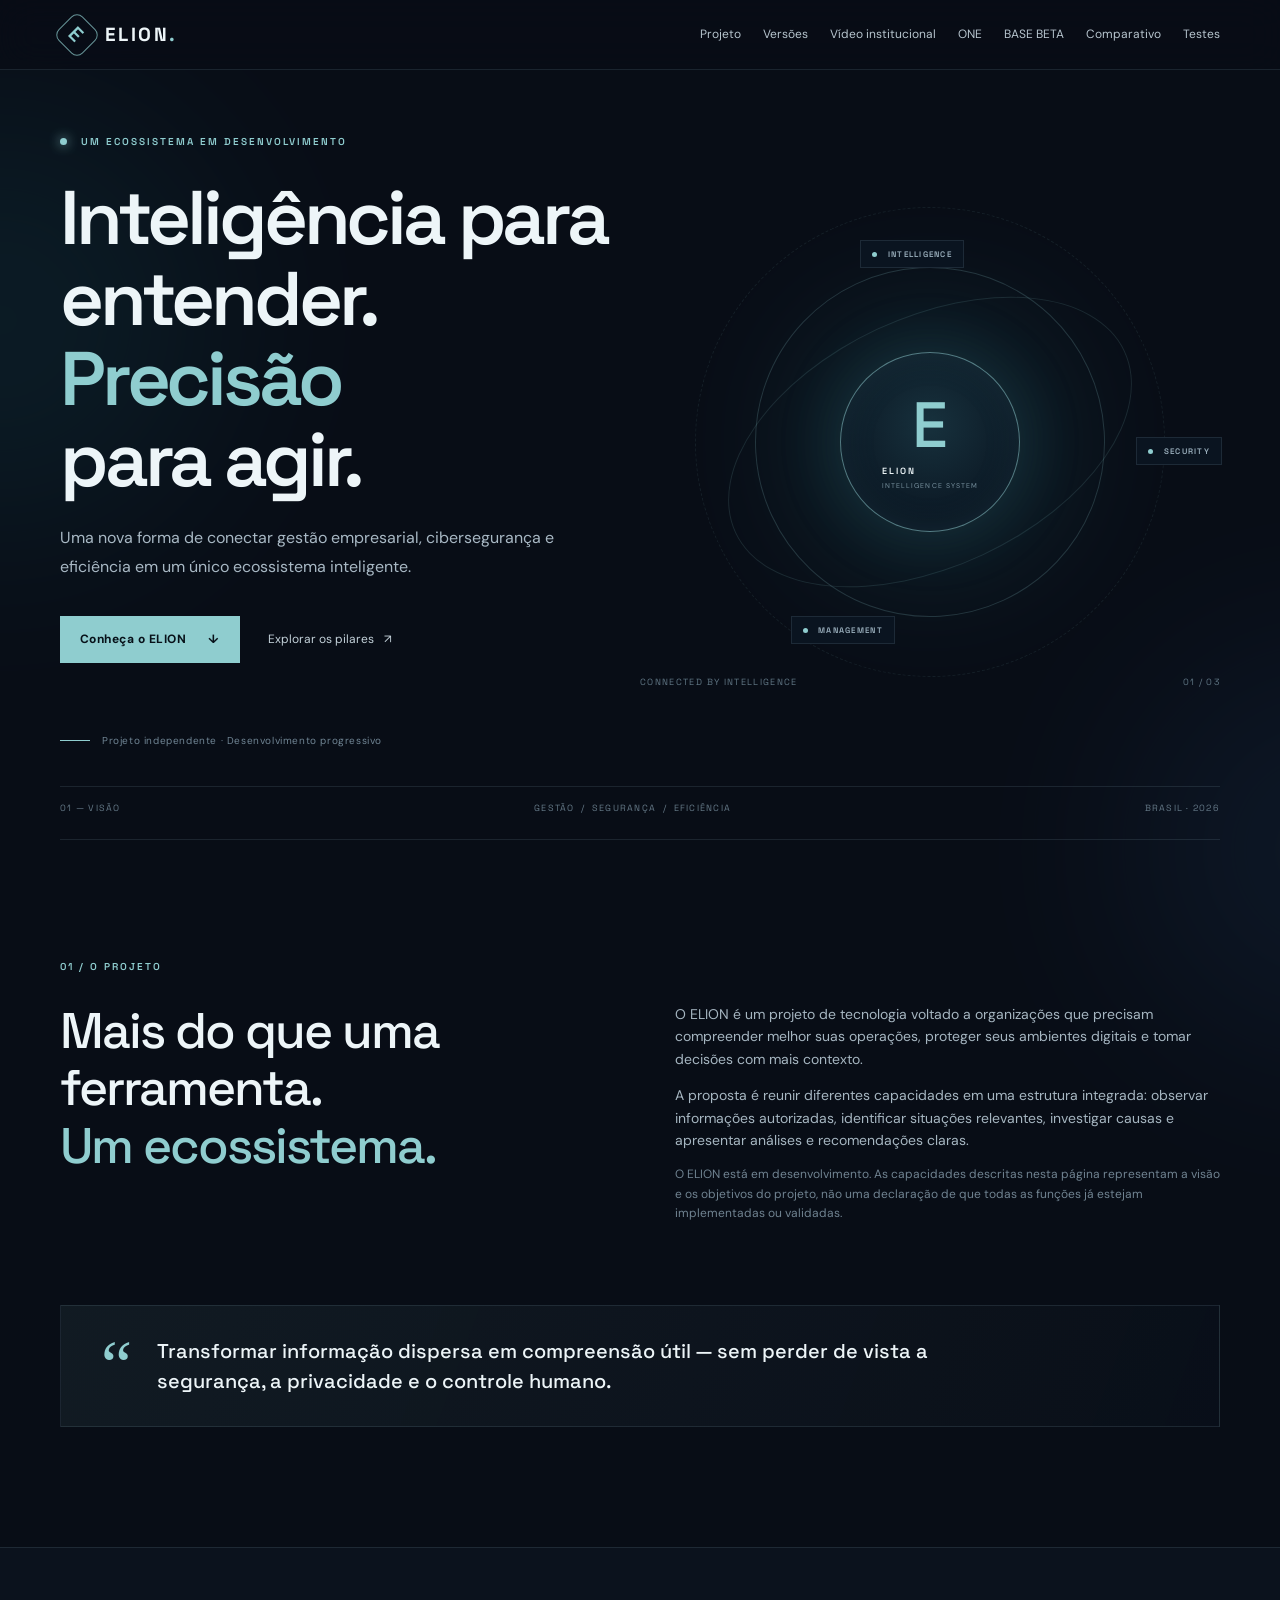
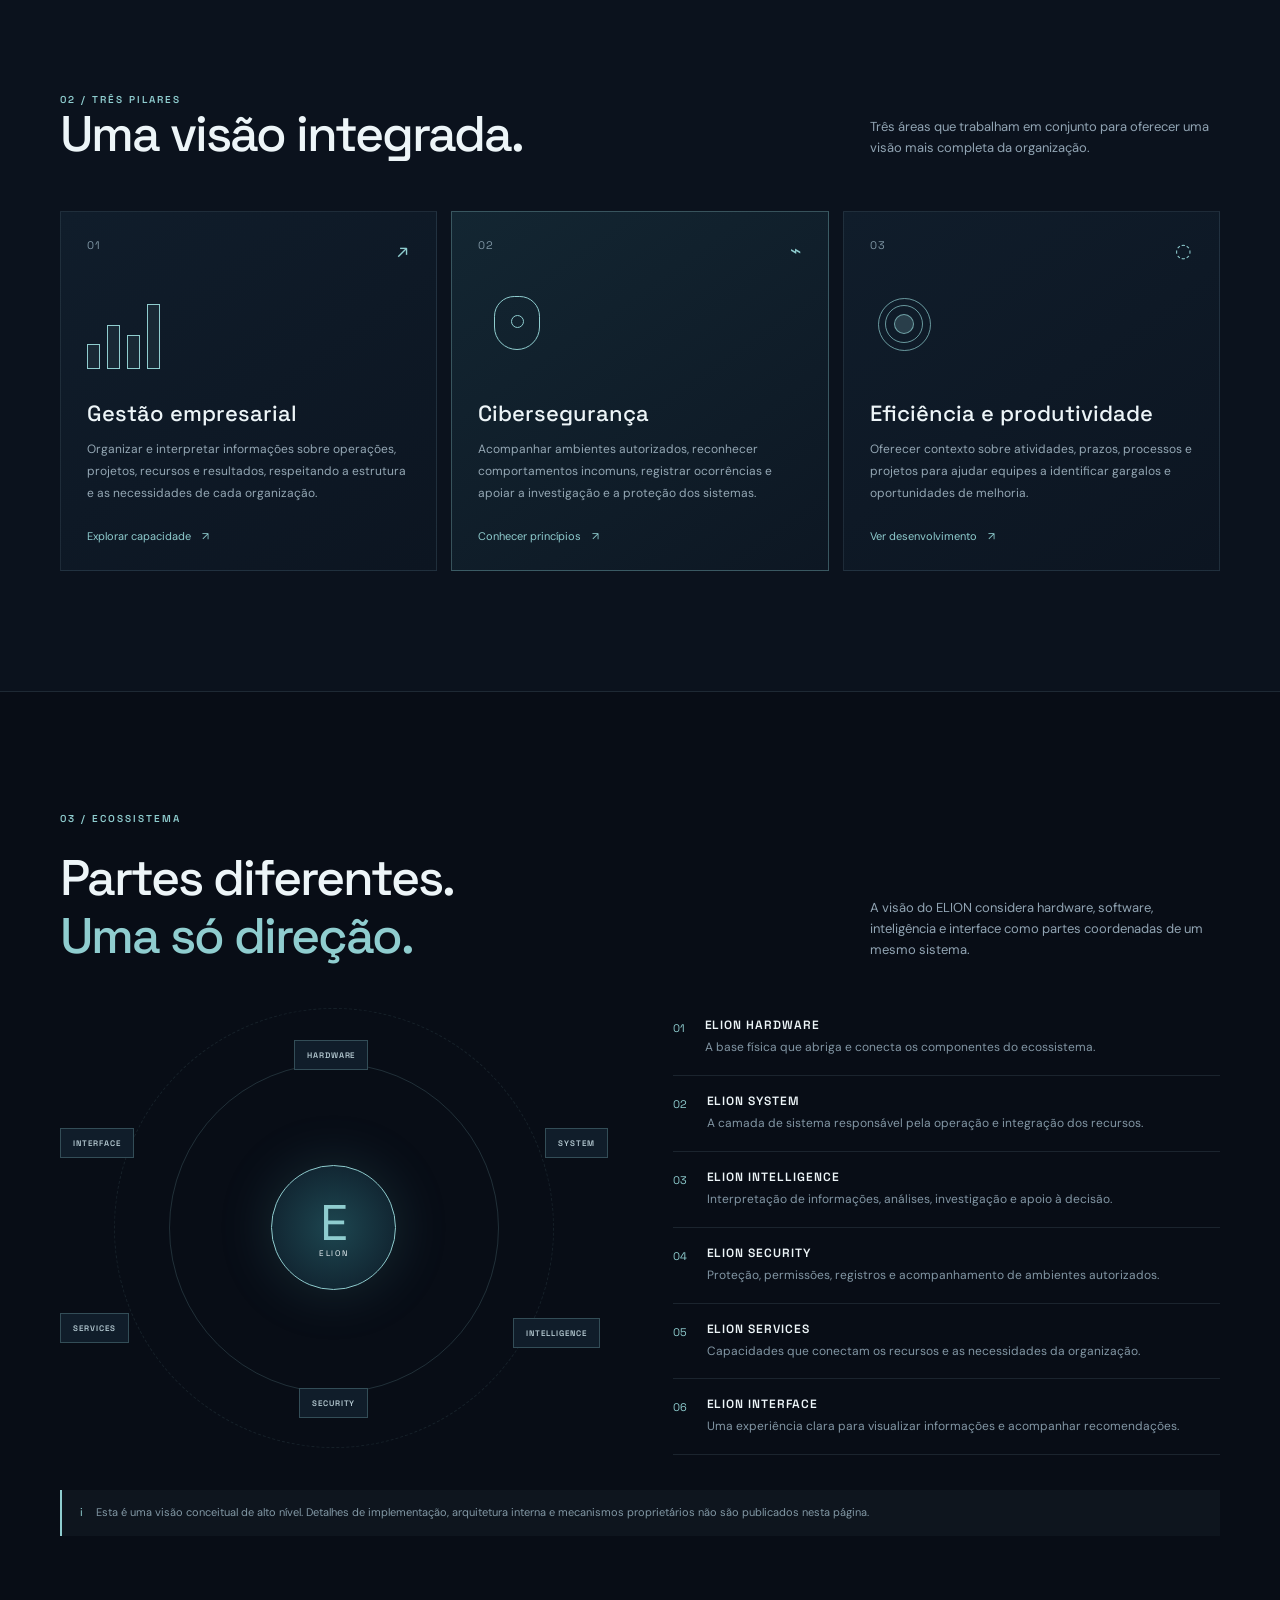
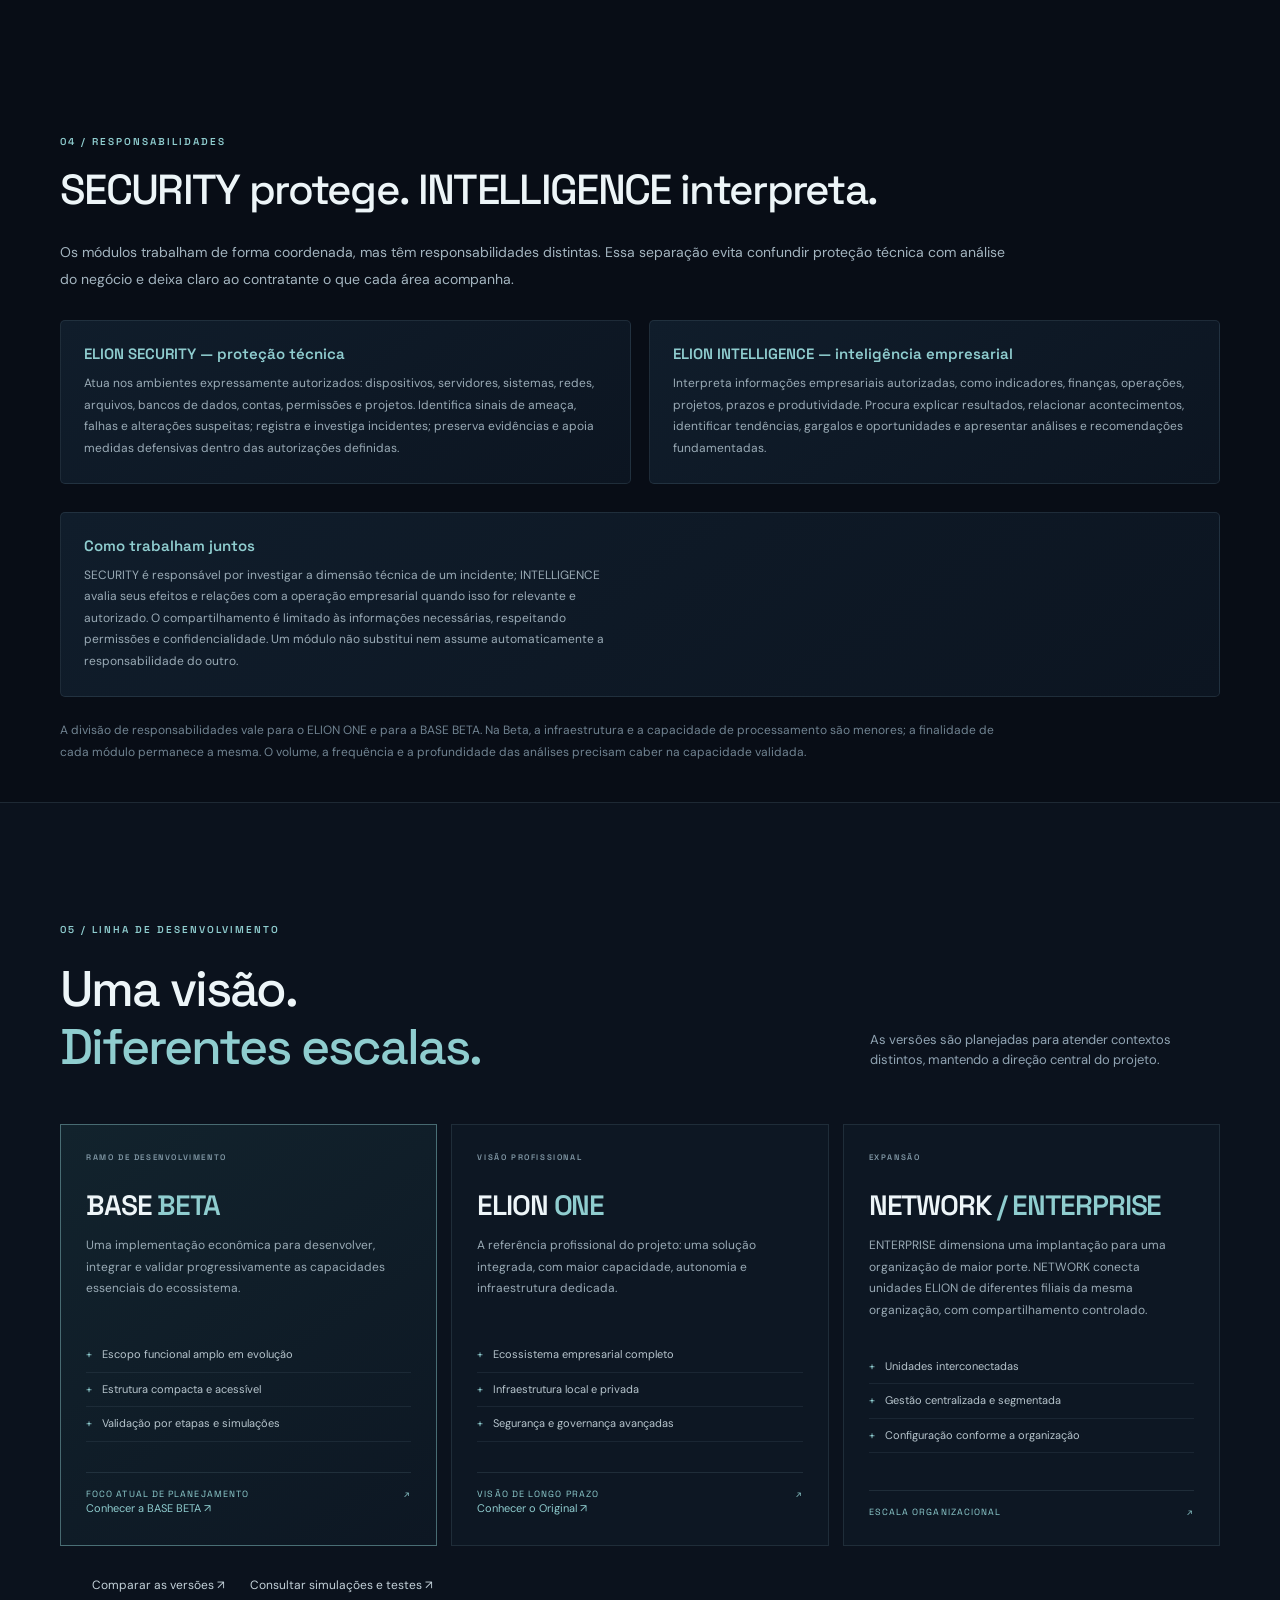
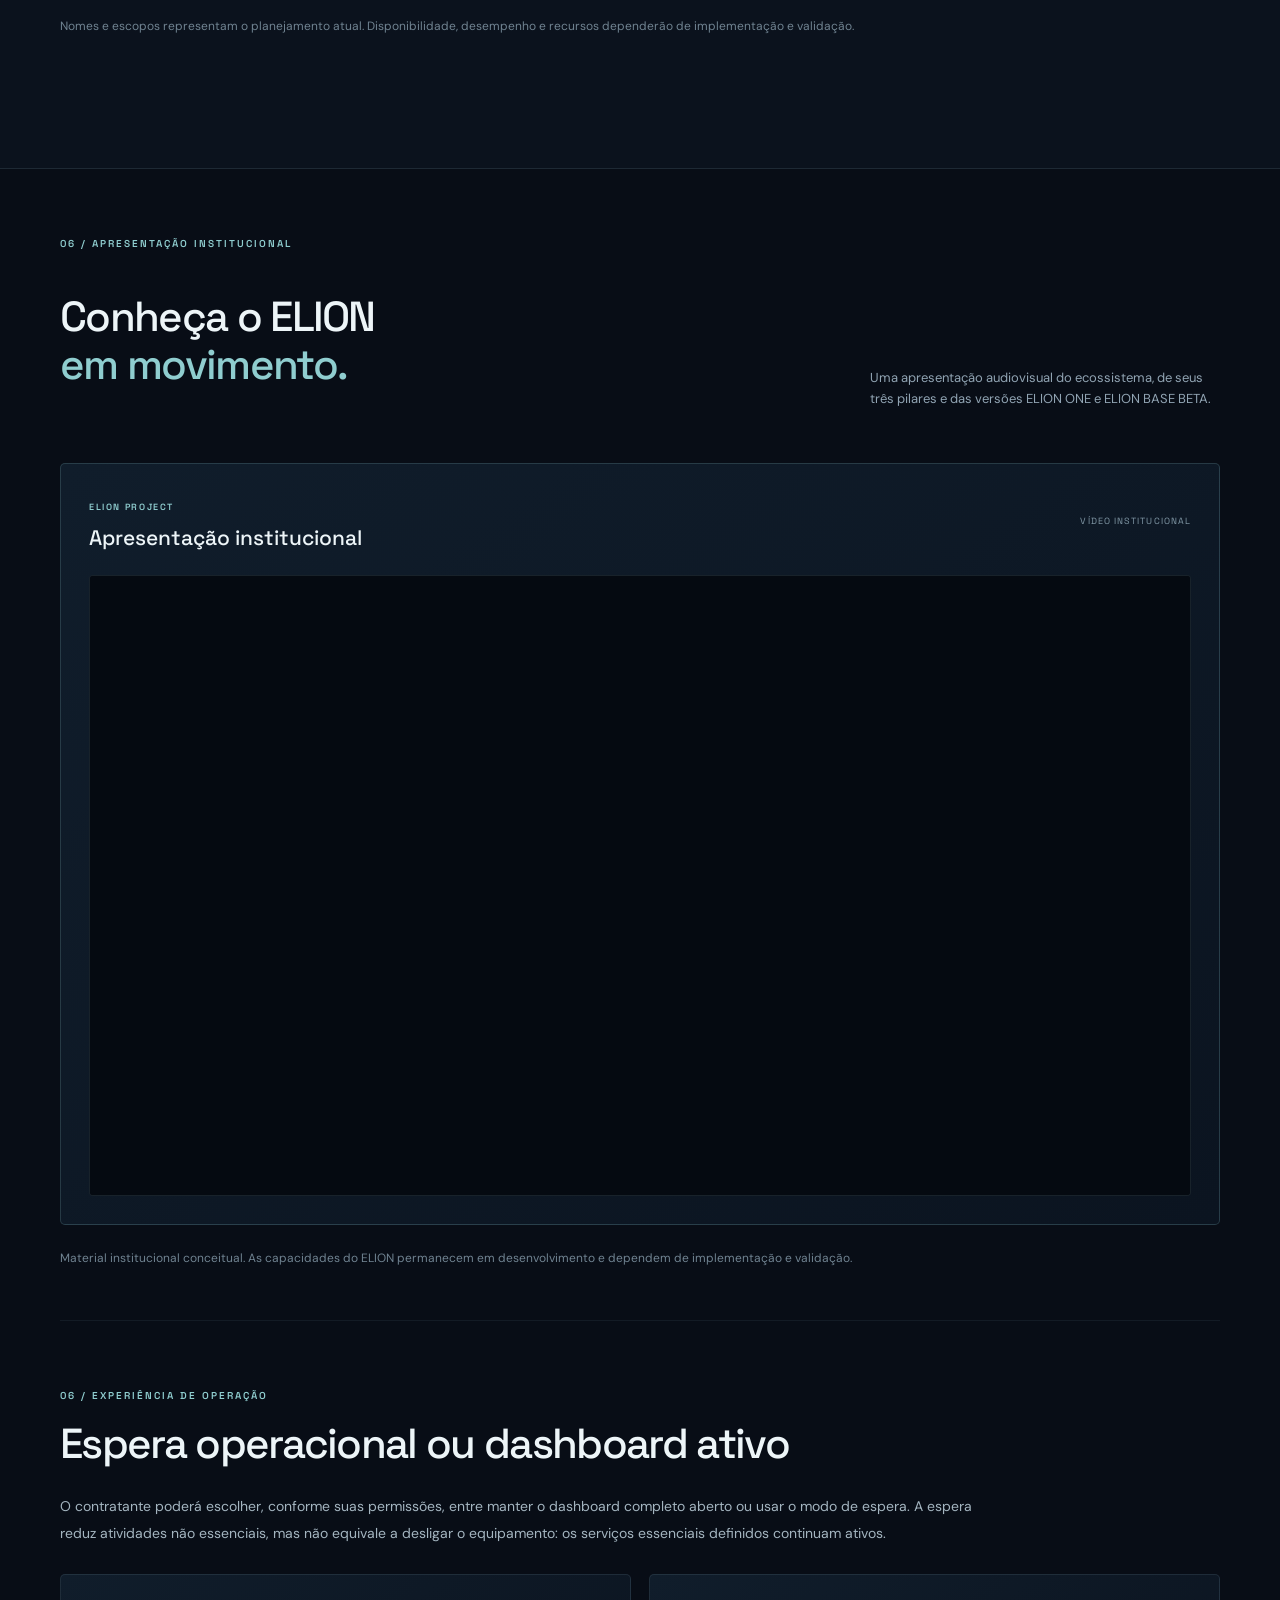
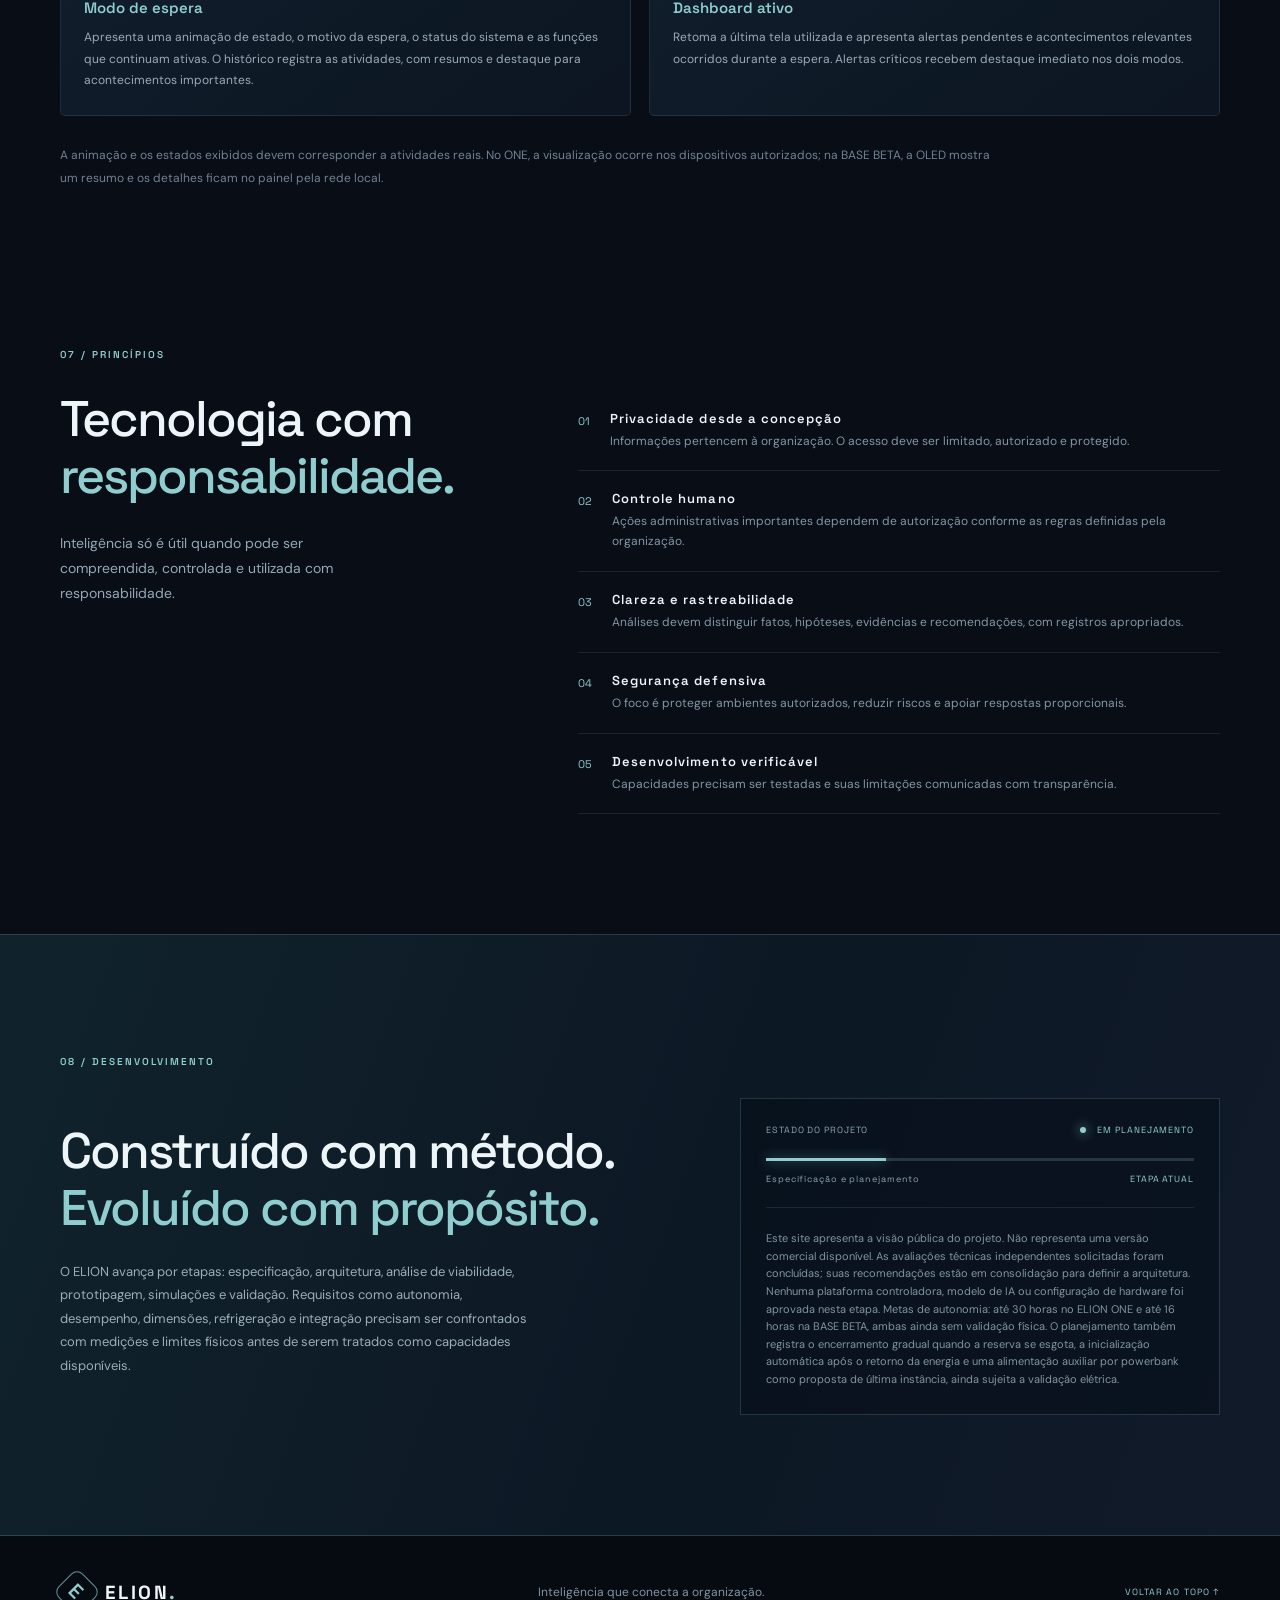
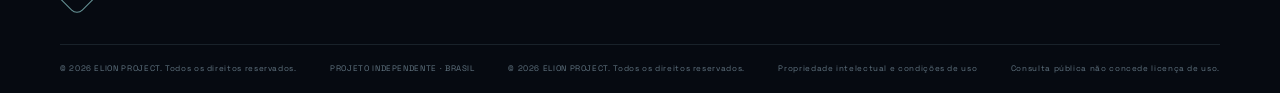
==== index.html @ 2c420803 "Add proprietary-use notice to site footer" ====
<!DOCTYPE html>
<html lang="pt-BR">
<head>
  <meta charset="UTF-8">
  <meta name="viewport" content="width=device-width, initial-scale=1.0">
  <meta name="theme-color" content="#080d16">
  <meta name="description" content="ELION — ecossistema inteligente para gestão, segurança e eficiência empresarial.">
  <title>ELION — Inteligência que conecta a organização</title>
  <link rel="preconnect" href="https://fonts.googleapis.com">
  <link rel="preconnect" href="https://fonts.gstatic.com" crossorigin>
  <link href="https://fonts.googleapis.com/css2?family=DM+Sans:wght@400;500;600;700&family=Space+Grotesk:wght@400;500;600;700&display=swap" rel="stylesheet">
  <link rel="stylesheet" href="assets/css/style.css">
  <script src="assets/js/main.js" defer></script>
</head>
<body>
  <div class="ambient ambient-one"></div><div class="ambient ambient-two"></div>
  <header class="site-header">
    <a class="brand" href="#inicio" aria-label="ELION — início"><span class="brand-mark">E</span><span>ELION<span class="brand-dot">.</span></span></a>
    <button class="menu-toggle" aria-label="Abrir menu" aria-expanded="false"><span></span><span></span></button>
    <nav class="nav" aria-label="Navegação principal">
      <a href="#projeto">Projeto</a><a href="#versoes">Versões</a><a href="#video">Vídeo institucional</a><a href="original.html">ONE</a><a href="beta.html">BASE BETA</a><a href="comparativo.html">Comparativo</a><a href="testes.html">Testes</a>
    </nav>
  </header>
  <main>
    <section class="hero section-wrap" id="inicio">
      <div class="hero-copy">
        <div class="eyebrow"><span class="status-dot"></span> UM ECOSSISTEMA EM DESENVOLVIMENTO</div>
        <h1>Inteligência para<br>entender. <span>Precisão</span><br>para agir.</h1>
        <p class="hero-lead">Uma nova forma de conectar gestão empresarial, cibersegurança e eficiência em um único ecossistema inteligente.</p>
        <div class="hero-actions"><a class="button button-primary" href="#projeto">Conheça o ELION <span>↓</span></a><a class="text-link" href="#pilares">Explorar os pilares <span>↗</span></a></div>
        <div class="hero-note"><span class="line"></span> Projeto independente · Desenvolvimento progressivo</div>
      </div>
      <div class="hero-visual" aria-label="Representação visual abstrata do ecossistema ELION">
        <div class="orbit orbit-a"></div><div class="orbit orbit-b"></div><div class="orbit orbit-c"></div>
        <div class="core-glow"></div><div class="core"><div class="core-symbol">E</div><div class="core-label">ELION <small>INTELLIGENCE SYSTEM</small></div></div>
        <div class="orbit-tag tag-top"><i></i> INTELLIGENCE</div><div class="orbit-tag tag-right"><i></i> SECURITY</div><div class="orbit-tag tag-bottom"><i></i> MANAGEMENT</div>
        <div class="visual-caption">CONNECTED BY INTELLIGENCE <span>01 / 03</span></div>
      </div>
      <div class="hero-bottom"><span>01 — VISÃO</span><span>GESTÃO&nbsp; / &nbsp;SEGURANÇA&nbsp; / &nbsp;EFICIÊNCIA</span><span>BRASIL · 2026</span></div>
    </section>
    <section class="intro section-wrap section-pad" id="projeto">
      <div class="section-kicker">01 / O PROJETO</div>
      <div class="intro-grid"><h2>Mais do que uma ferramenta.<br><span>Um ecossistema.</span></h2><div class="intro-text"><p>O ELION é um projeto de tecnologia voltado a organizações que precisam compreender melhor suas operações, proteger seus ambientes digitais e tomar decisões com mais contexto.</p><p>A proposta é reunir diferentes capacidades em uma estrutura integrada: observar informações autorizadas, identificar situações relevantes, investigar causas e apresentar análises e recomendações claras.</p><p class="muted">O ELION está em desenvolvimento. As capacidades descritas nesta página representam a visão e os objetivos do projeto, não uma declaração de que todas as funções já estejam implementadas ou validadas.</p></div></div>
      <div class="statement"><span class="statement-mark">“</span><p>Transformar informação dispersa em compreensão útil — sem perder de vista a segurança, a privacidade e o controle humano.</p></div>
    </section>
    <section class="pillars section-pad" id="pilares"><div class="section-wrap">
      <div class="section-heading"><div><div class="section-kicker">02 / TRÊS PILARES</div><h2>Uma visão integrada.</h2></div><p>Três áreas que trabalham em conjunto para oferecer uma visão mais completa da organização.</p></div>
      <div class="pillar-grid">
        <article class="pillar-card"><div class="card-top"><span>01</span><span class="card-icon">↗</span></div><div class="abstract-icon icon-management"><b></b><b></b><b></b><b></b></div><h3>Gestão empresarial</h3><p>Organizar e interpretar informações sobre operações, projetos, recursos e resultados, respeitando a estrutura e as necessidades de cada organização.</p><a href="#arquitetura">Explorar capacidade <span>↗</span></a></article>
        <article class="pillar-card featured"><div class="card-top"><span>02</span><span class="card-icon">⌁</span></div><div class="abstract-icon icon-security"><span></span><i></i></div><h3>Cibersegurança</h3><p>Acompanhar ambientes autorizados, reconhecer comportamentos incomuns, registrar ocorrências e apoiar a investigação e a proteção dos sistemas.</p><a href="#principios">Conhecer princípios <span>↗</span></a></article>
        <article class="pillar-card"><div class="card-top"><span>03</span><span class="card-icon">◌</span></div><div class="abstract-icon icon-efficiency"><i></i><i></i><i></i></div><h3>Eficiência e produtividade</h3><p>Oferecer contexto sobre atividades, prazos, processos e projetos para ajudar equipes a identificar gargalos e oportunidades de melhoria.</p><a href="#desenvolvimento">Ver desenvolvimento <span>↗</span></a></article>
      </div>
    </div></section>
    <section class="ecosystem section-wrap section-pad" id="arquitetura">
      <div class="section-kicker">03 / ECOSSISTEMA</div><div class="section-heading"><div><h2>Partes diferentes.<br><span>Uma só direção.</span></h2></div><p>A visão do ELION considera hardware, software, inteligência e interface como partes coordenadas de um mesmo sistema.</p></div>
      <div class="system-layout"><div class="system-diagram"><div class="system-ring ring-one"></div><div class="system-ring ring-two"></div><div class="system-center"><span>E</span><small>ELION</small></div><div class="system-node node-a">HARDWARE</div><div class="system-node node-b">SYSTEM</div><div class="system-node node-c">INTELLIGENCE</div><div class="system-node node-d">SECURITY</div><div class="system-node node-e">SERVICES</div><div class="system-node node-f">INTERFACE</div></div>
      <div class="system-list"><article><span>01</span><div><h3>ELION HARDWARE</h3><p>A base física que abriga e conecta os componentes do ecossistema.</p></div></article><article><span>02</span><div><h3>ELION SYSTEM</h3><p>A camada de sistema responsável pela operação e integração dos recursos.</p></div></article><article><span>03</span><div><h3>ELION INTELLIGENCE</h3><p>Interpretação de informações, análises, investigação e apoio à decisão.</p></div></article><article><span>04</span><div><h3>ELION SECURITY</h3><p>Proteção, permissões, registros e acompanhamento de ambientes autorizados.</p></div></article><article><span>05</span><div><h3>ELION SERVICES</h3><p>Capacidades que conectam os recursos e as necessidades da organização.</p></div></article><article><span>06</span><div><h3>ELION INTERFACE</h3><p>Uma experiência clara para visualizar informações e acompanhar recomendações.</p></div></article></div></div>
      <p class="confidential-note"><span>i</span> Esta é uma visão conceitual de alto nível. Detalhes de implementação, arquitetura interna e mecanismos proprietários não são publicados nesta página.</p>
    </section>
    <section class="detail-section section-wrap" id="security-intelligence">
      <div class="section-kicker">04 / RESPONSABILIDADES</div><h2>SECURITY protege. INTELLIGENCE interpreta.</h2>
      <p class="detail-lead">Os módulos trabalham de forma coordenada, mas têm responsabilidades distintas. Essa separação evita confundir proteção técnica com análise do negócio e deixa claro ao contratante o que cada área acompanha.</p>
      <div class="detail-grid">
        <article class="detail-card"><h3>ELION SECURITY — proteção técnica</h3><p>Atua nos ambientes expressamente autorizados: dispositivos, servidores, sistemas, redes, arquivos, bancos de dados, contas, permissões e projetos. Identifica sinais de ameaça, falhas e alterações suspeitas; registra e investiga incidentes; preserva evidências e apoia medidas defensivas dentro das autorizações definidas.</p></article>
        <article class="detail-card"><h3>ELION INTELLIGENCE — inteligência empresarial</h3><p>Interpreta informações empresariais autorizadas, como indicadores, finanças, operações, projetos, prazos e produtividade. Procura explicar resultados, relacionar acontecimentos, identificar tendências, gargalos e oportunidades e apresentar análises e recomendações fundamentadas.</p></article>
      </div>
      <div class="detail-card"><h3>Como trabalham juntos</h3><p>SECURITY é responsável por investigar a dimensão técnica de um incidente; INTELLIGENCE avalia seus efeitos e relações com a operação empresarial quando isso for relevante e autorizado. O compartilhamento é limitado às informações necessárias, respeitando permissões e confidencialidade. Um módulo não substitui nem assume automaticamente a responsabilidade do outro.</p></div>
      <p class="muted">A divisão de responsabilidades vale para o ELION ONE e para a BASE BETA. Na Beta, a infraestrutura e a capacidade de processamento são menores; a finalidade de cada módulo permanece a mesma. O volume, a frequência e a profundidade das análises precisam caber na capacidade validada.</p>
    </section>
    <section class="versions section-pad" id="versoes"><div class="section-wrap">
      <div class="section-kicker">05 / LINHA DE DESENVOLVIMENTO</div><div class="section-heading"><div><h2>Uma visão.<br><span>Diferentes escalas.</span></h2></div><p>As versões são planejadas para atender contextos distintos, mantendo a direção central do projeto.</p></div>
      <div class="version-grid"><article class="version-card beta"><div class="version-label">RAMO DE DESENVOLVIMENTO</div><div class="version-name">BASE <span>BETA</span></div><p>Uma implementação econômica para desenvolver, integrar e validar progressivamente as capacidades essenciais do ecossistema.</p><ul><li>Escopo funcional amplo em evolução</li><li>Estrutura compacta e acessível</li><li>Validação por etapas e simulações</li></ul><div class="version-foot">FOCO ATUAL DE PLANEJAMENTO <span>↗</span></div><a class="detail-card-link" href="beta.html">Conhecer a BASE BETA ↗</a></article>
      <article class="version-card"><div class="version-label">VISÃO PROFISSIONAL</div><div class="version-name">ELION <span>ONE</span></div><p>A referência profissional do projeto: uma solução integrada, com maior capacidade, autonomia e infraestrutura dedicada.</p><ul><li>Ecossistema empresarial completo</li><li>Infraestrutura local e privada</li><li>Segurança e governança avançadas</li></ul><div class="version-foot">VISÃO DE LONGO PRAZO <span>↗</span></div><a class="detail-card-link" href="original.html">Conhecer o Original ↗</a></article>
      <article class="version-card"><div class="version-label">EXPANSÃO</div><div class="version-name">NETWORK <span>/ ENTERPRISE</span></div><p>ENTERPRISE dimensiona uma implantação para uma organização de maior porte. NETWORK conecta unidades ELION de diferentes filiais da mesma organização, com compartilhamento controlado.</p><ul><li>Unidades interconectadas</li><li>Gestão centralizada e segmentada</li><li>Configuração conforme a organização</li></ul><div class="version-foot">ESCALA ORGANIZACIONAL <span>↗</span></div></article></div><div class="detail-links section-wrap"><a class="text-link" href="comparativo.html">Comparar as versões ↗</a><a class="text-link" href="testes.html">Consultar simulações e testes ↗</a></div>
      <p class="muted version-disclaimer">Nomes e escopos representam o planejamento atual. Disponibilidade, desempenho e recursos dependerão de implementação e validação.</p>
    </div></section>
    <section class="detail-section section-wrap section-pad" id="video">
      <div class="section-kicker">06 / APRESENTAÇÃO INSTITUCIONAL</div>
      <div class="section-heading"><div><h2>Conheça o ELION<br><span>em movimento.</span></h2></div><p>Uma apresentação audiovisual do ecossistema, de seus três pilares e das versões ELION ONE e ELION BASE BETA.</p></div>
      <div class="elion-video-card">
        <div class="elion-video-heading"><div><span class="video-overline">ELION PROJECT</span><h3>Apresentação institucional</h3></div><span class="video-duration">VÍDEO INSTITUCIONAL</span></div>
        <div class="elion-video-frame"><iframe src="https://www.youtube-nocookie.com/embed/U4wgoc1Rz0M" title="Vídeo institucional ELION" loading="lazy" allow="fullscreen" allowfullscreen></iframe></div>
      </div>
      <p class="muted video-caption">Material institucional conceitual. As capacidades do ELION permanecem em desenvolvimento e dependem de implementação e validação.</p>
    </section>
    <section class="detail-section section-wrap" id="experiencia">
      <div class="section-kicker">06 / EXPERIÊNCIA DE OPERAÇÃO</div><h2>Espera operacional ou dashboard ativo</h2>
      <p class="detail-lead">O contratante poderá escolher, conforme suas permissões, entre manter o dashboard completo aberto ou usar o modo de espera. A espera reduz atividades não essenciais, mas não equivale a desligar o equipamento: os serviços essenciais definidos continuam ativos.</p>
      <div class="detail-grid"><article class="detail-card"><h3>Modo de espera</h3><p>Apresenta uma animação de estado, o motivo da espera, o status do sistema e as funções que continuam ativas. O histórico registra as atividades, com resumos e destaque para acontecimentos importantes.</p></article><article class="detail-card"><h3>Dashboard ativo</h3><p>Retoma a última tela utilizada e apresenta alertas pendentes e acontecimentos relevantes ocorridos durante a espera. Alertas críticos recebem destaque imediato nos dois modos.</p></article></div>
      <p class="muted">A animação e os estados exibidos devem corresponder a atividades reais. No ONE, a visualização ocorre nos dispositivos autorizados; na BASE BETA, a OLED mostra um resumo e os detalhes ficam no painel pela rede local.</p>
    </section>
    <section class="principles section-wrap section-pad" id="principios"><div class="section-kicker">07 / PRINCÍPIOS</div><div class="principles-grid"><div><h2>Tecnologia com<br><span>responsabilidade.</span></h2><p class="principles-lead">Inteligência só é útil quando pode ser compreendida, controlada e utilizada com responsabilidade.</p></div><div class="principle-list"><article><span>01</span><div><h3>Privacidade desde a concepção</h3><p>Informações pertencem à organização. O acesso deve ser limitado, autorizado e protegido.</p></div></article><article><span>02</span><div><h3>Controle humano</h3><p>Ações administrativas importantes dependem de autorização conforme as regras definidas pela organização.</p></div></article><article><span>03</span><div><h3>Clareza e rastreabilidade</h3><p>Análises devem distinguir fatos, hipóteses, evidências e recomendações, com registros apropriados.</p></div></article><article><span>04</span><div><h3>Segurança defensiva</h3><p>O foco é proteger ambientes autorizados, reduzir riscos e apoiar respostas proporcionais.</p></div></article><article><span>05</span><div><h3>Desenvolvimento verificável</h3><p>Capacidades precisam ser testadas e suas limitações comunicadas com transparência.</p></div></article></div></div></section>
    <section class="development section-pad" id="desenvolvimento"><div class="section-wrap development-inner"><div class="section-kicker">08 / DESENVOLVIMENTO</div><div class="development-content"><div><h2>Construído com método.<br><span>Evoluído com propósito.</span></h2><p>O ELION avança por etapas: especificação, arquitetura, análise de viabilidade, prototipagem, simulações e validação. Requisitos como autonomia, desempenho, dimensões, refrigeração e integração precisam ser confrontados com medições e limites físicos antes de serem tratados como capacidades disponíveis.</p></div><div class="progress-panel"><div class="progress-head"><span>ESTADO DO PROJETO</span><span class="progress-status"><i></i> EM PLANEJAMENTO</span></div><div class="progress-track"><span></span></div><div class="progress-foot"><span>Especificação e planejamento</span><span>ETAPA ATUAL</span></div><div class="progress-separator"></div><p>Este site apresenta a visão pública do projeto. Não representa uma versão comercial disponível. As avaliações técnicas independentes solicitadas foram concluídas; suas recomendações estão em consolidação para definir a arquitetura. Nenhuma plataforma controladora, modelo de IA ou configuração de hardware foi aprovada nesta etapa. Metas de autonomia: até 30 horas no ELION ONE e até 16 horas na BASE BETA, ambas ainda sem validação física. O planejamento também registra o encerramento gradual quando a reserva se esgota, a inicialização automática após o retorno da energia e uma alimentação auxiliar por powerbank como proposta de última instância, ainda sujeita a validação elétrica.</p></div></div></div></section>
  </main>
  <footer class="footer"><div class="section-wrap footer-top"><a class="brand" href="#inicio"><span class="brand-mark">E</span><span>ELION<span class="brand-dot">.</span></span></a><p>Inteligência que conecta a organização.</p><a class="back-top" href="#inicio">VOLTAR AO TOPO ↑</a></div><div class="section-wrap footer-bottom"><span>© 2026 ELION PROJECT. Todos os direitos reservados.</span><span>PROJETO INDEPENDENTE · BRASIL</span><span>© 2026 ELION PROJECT. Todos os direitos reservados.</span><span><a href="propriedade-intelectual.html">Propriedade intelectual e condições de uso</a></span><span>Consulta pública não concede licença de uso.</span></div></footer>
</body>
</html>
---- assets/css/style.css ----
:root{--bg:#080d16;--panel:#0d1623;--panel2:#101d2b;--line:rgba(153,190,210,.13);--text:#edf5f8;--muted:#91a4b3;--cyan:#8fcdcf;--cyan2:#5baeb6;--blue:#6c9cbb;--font:'DM Sans',sans-serif;--display:'Space Grotesk',sans-serif}*{box-sizing:border-box}html{scroll-behavior:smooth;scroll-padding-top:90px}body{margin:0;background:var(--bg);color:var(--text);font-family:var(--font);line-height:1.6;overflow-x:hidden}a{color:inherit;text-decoration:none}.ambient{position:absolute;pointer-events:none;filter:blur(100px);opacity:.13;border-radius:50%;z-index:-1}.ambient-one{width:440px;height:440px;background:#237d8c;top:100px;left:-220px}.ambient-two{width:400px;height:400px;background:#345c91;top:650px;right:-250px}.section-wrap{width:min(1160px,calc(100% - 64px));margin:auto}.section-pad{padding-top:120px;padding-bottom:120px}.site-header{height:82px;padding:0 max(32px,calc((100vw - 1160px)/2));display:flex;align-items:center;justify-content:space-between;border-bottom:1px solid var(--line);position:sticky;top:0;z-index:20;background:rgba(8,13,22,.88);backdrop-filter:blur(18px)}.brand{display:flex;align-items:center;gap:11px;font:700 19px var(--display);letter-spacing:.13em}.brand-mark{width:34px;height:34px;border:1px solid rgba(143,205,207,.7);color:var(--cyan);display:grid;place-items:center;font:600 20px var(--display);transform:rotate(45deg);border-radius:8px}.brand-mark:first-letter{transform:rotate(-45deg)}.brand-dot{color:var(--cyan)}.nav{display:flex;align-items:center;gap:30px;font-size:12px;color:#b7c5ce}.nav a{transition:color .2s}.nav a:hover,.text-link:hover{color:var(--cyan)}.nav-cta{border:1px solid rgba(143,205,207,.38);padding:11px 15px;border-radius:3px;color:var(--cyan)!important}.nav-cta span{margin-left:8px}.menu-toggle{display:none;background:none;border:0}.hero{min-height:690px;display:grid;grid-template-columns:1fr 1fr;align-items:center;position:relative;padding-top:65px;padding-bottom:90px}.hero-copy{position:relative;z-index:2}.eyebrow,.section-kicker,.version-label{font:600 10px var(--display);letter-spacing:.2em;color:var(--cyan)}.status-dot,.progress-status i{display:inline-block;width:7px;height:7px;border-radius:50%;background:var(--cyan);box-shadow:0 0 12px var(--cyan);margin-right:9px}.hero h1{font:600 clamp(48px,6vw,76px)/1.06 var(--display);letter-spacing:-.055em;margin:30px 0 24px}.hero h1 span,.intro h2 span,.section-heading h2 span,.principles h2 span,.development h2 span{color:var(--cyan)}.hero-lead{font-size:16px;line-height:1.8;color:#a8b8c4;max-width:500px}.hero-actions{display:flex;align-items:center;gap:28px;margin-top:34px}.button{display:inline-flex;gap:22px;align-items:center;padding:14px 20px;font-size:12px;font-weight:700;letter-spacing:.04em}.button-primary{background:var(--cyan);color:#071119}.button-primary:hover{background:#b0e3e1}.text-link{font-size:12px;color:#c3d1d9}.text-link span{margin-left:7px}.hero-note{display:flex;align-items:center;gap:12px;color:#718695;font-size:10px;letter-spacing:.06em;margin-top:70px}.hero-note .line{width:30px;height:1px;background:var(--cyan)}.hero-visual{height:500px;position:relative;display:grid;place-items:center}.orbit{position:absolute;border:1px solid rgba(143,205,207,.14);border-radius:50%;transform:rotate(-25deg)}.orbit-a{width:430px;height:250px}.orbit-b{width:350px;height:350px;border-color:rgba(143,205,207,.2)}.orbit-c{width:470px;height:470px;border-style:dashed;border-color:rgba(143,205,207,.09)}.core-glow{position:absolute;width:210px;height:210px;border-radius:50%;background:#368c99;filter:blur(75px);opacity:.32}.core{width:180px;height:180px;border:1px solid rgba(143,205,207,.55);border-radius:50%;display:flex;flex-direction:column;align-items:center;justify-content:center;background:radial-gradient(circle at 50% 40%,#17313d,#0b1723 70%);box-shadow:0 0 70px rgba(71,171,179,.14),inset 0 0 35px rgba(91,174,182,.12);z-index:1}.core-symbol{font:500 64px var(--display);color:var(--cyan);line-height:1}.core-label{font:600 9px var(--display);letter-spacing:.22em;margin-top:8px}.core-label small{display:block;font:400 7px var(--font);color:#78919f;letter-spacing:.15em;margin-top:4px}.orbit-tag{position:absolute;font:600 8px var(--display);letter-spacing:.16em;color:#9db2bf;background:#0a1420;padding:8px 11px;border:1px solid var(--line)}.orbit-tag i{display:inline-block;width:5px;height:5px;background:var(--cyan);border-radius:50%;margin-right:7px}.tag-top{top:48px;left:38%}.tag-right{right:-2px;top:49%}.tag-bottom{bottom:48px;left:26%}.visual-caption{position:absolute;bottom:4px;width:100%;display:flex;justify-content:space-between;color:#607684;font:9px var(--display);letter-spacing:.15em}.hero-bottom{position:absolute;bottom:25px;left:0;right:0;display:flex;justify-content:space-between;border-top:1px solid var(--line);padding-top:15px;color:#657987;font:9px var(--display);letter-spacing:.14em}.intro{border-top:1px solid var(--line)}.intro-grid{display:grid;grid-template-columns:1fr 1fr;gap:70px;margin-top:30px}.intro h2,.section-heading h2,.principles h2,.development h2{font:500 clamp(34px,4vw,50px)/1.15 var(--display);letter-spacing:-.04em;margin:0}.intro-text{color:#a6b6c1;font-size:14px}.intro-text p:first-child{margin-top:0}.muted{color:#708391!important;font-size:12px!important}.statement{margin-top:70px;border:1px solid var(--line);background:linear-gradient(110deg,rgba(143,205,207,.07),rgba(13,22,35,.2));padding:30px 40px;display:flex;gap:25px;align-items:center}.statement-mark{font:70px Georgia;color:var(--cyan);line-height:.8}.statement p{font:500 20px/1.5 var(--display);max-width:800px;margin:0}.pillars,.versions{background:#0b121d;border-top:1px solid var(--line);border-bottom:1px solid var(--line)}.section-heading{display:flex;justify-content:space-between;align-items:end;gap:40px;margin-top:25px;margin-bottom:48px}.section-heading>p{max-width:350px;color:var(--muted);font-size:13px;margin:0 0 5px}.pillar-grid{display:grid;grid-template-columns:repeat(3,1fr);gap:14px}.pillar-card{min-height:360px;padding:26px;background:linear-gradient(145deg,#101d2b,#0c1521);border:1px solid var(--line);position:relative;transition:transform .25s,border-color .25s}.pillar-card:hover{transform:translateY(-5px);border-color:rgba(143,205,207,.45)}.pillar-card.featured{background:linear-gradient(145deg,#132632,#0d1723);border-color:rgba(143,205,207,.32)}.card-top{display:flex;justify-content:space-between;color:#7e95a3;font:11px var(--display);letter-spacing:.1em}.card-icon{font-size:19px;color:var(--cyan)}.pillar-card h3{font:500 22px var(--display);margin:30px 0 12px}.pillar-card p{color:#94a7b4;font-size:12px;line-height:1.8;min-height:88px}.pillar-card>a{position:absolute;bottom:25px;left:26px;color:var(--cyan);font-size:11px}.pillar-card>a span{margin-left:8px}.abstract-icon{height:78px;width:90px;margin-top:28px;position:relative}.icon-management{display:flex;align-items:end;gap:7px}.icon-management b{width:13px;border:1px solid var(--cyan);background:rgba(143,205,207,.08)}.icon-management b:nth-child(1){height:25px}.icon-management b:nth-child(2){height:44px}.icon-management b:nth-child(3){height:34px}.icon-management b:nth-child(4){height:65px}.icon-security span{position:absolute;width:46px;height:54px;border:1px solid var(--cyan);border-radius:22px 22px 25px 25px;left:16px;top:5px}.icon-security i{position:absolute;width:13px;height:13px;border:1px solid var(--cyan);border-radius:50%;left:33px;top:24px}.icon-efficiency i{position:absolute;width:53px;height:53px;border:1px solid rgba(143,205,207,.7);border-radius:50%;top:7px;left:8px}.icon-efficiency i:nth-child(2){width:38px;height:38px;top:14px;left:15px}.icon-efficiency i:nth-child(3){width:20px;height:20px;top:23px;left:24px;background:rgba(143,205,207,.2)}.ecosystem .section-heading{margin-bottom:35px}.system-layout{display:grid;grid-template-columns:1fr 1fr;gap:65px;align-items:center}.system-diagram{height:450px;position:relative;display:grid;place-items:center}.system-ring{position:absolute;border:1px solid rgba(143,205,207,.18);border-radius:50%}.ring-one{width:330px;height:330px}.ring-two{width:440px;height:440px;border-style:dashed;border-color:rgba(143,205,207,.1)}.system-center{width:125px;height:125px;border-radius:50%;background:radial-gradient(circle,#1d4650,#0d1a27);border:1px solid var(--cyan);display:flex;align-items:center;justify-content:center;flex-direction:column;box-shadow:0 0 55px rgba(91,174,182,.18);z-index:1}.system-center span{font:50px var(--display);color:var(--cyan);line-height:1}.system-center small{font:8px var(--display);letter-spacing:.2em}.system-node{position:absolute;padding:9px 12px;background:#101d2a;border:1px solid rgba(143,205,207,.27);font:600 8px var(--display);letter-spacing:.12em;color:#b6cbd3}.node-a{top:37px;left:calc(50% - 40px)}.node-b{top:125px;right:0}.node-c{bottom:105px;right:8px}.node-d{bottom:35px;left:calc(50% - 35px)}.node-e{bottom:110px;left:0}.node-f{top:125px;left:0}.system-list article,.principle-list article{display:flex;gap:20px;padding:17px 0;border-bottom:1px solid var(--line)}.system-list article>span,.principle-list article>span{color:var(--cyan);font:11px var(--display);padding-top:4px}.system-list h3,.principle-list h3{font:600 12px var(--display);letter-spacing:.08em;margin:0 0 5px}.system-list p,.principle-list p{font-size:12px;color:#8296a4;margin:0;line-height:1.65}.confidential-note{margin-top:35px;padding:14px 18px;background:rgba(143,205,207,.045);border-left:2px solid var(--cyan);color:#8298a5;font-size:11px}.confidential-note span{color:var(--cyan);margin-right:10px}.version-grid{display:grid;grid-template-columns:repeat(3,1fr);gap:14px}.version-card{padding:27px 25px;background:#0d1723;border:1px solid var(--line);min-height:390px;display:flex;flex-direction:column}.version-card.beta{border-color:rgba(143,205,207,.45);background:linear-gradient(145deg,#12232d,#0d1723)}.version-label{font-size:8px;color:#8299a7}.version-name{font:600 28px var(--display);margin-top:25px;letter-spacing:-.04em}.version-name span{color:var(--cyan)}.version-card p{font-size:12px;color:#9aabb6;line-height:1.8;min-height:75px}.version-card ul{list-style:none;padding:0;margin:16px 0 30px}.version-card li{font-size:11px;color:#b7c5cd;padding:8px 0;border-bottom:1px solid rgba(153,190,210,.09)}.version-card li:before{content:'+';color:var(--cyan);margin-right:10px}.version-foot{margin-top:auto;padding-top:15px;border-top:1px solid var(--line);display:flex;justify-content:space-between;color:var(--cyan);font:9px var(--display);letter-spacing:.12em}.version-disclaimer{margin-top:22px}.principles-grid{display:grid;grid-template-columns:.8fr 1.2fr;gap:90px;margin-top:30px}.principles-lead{max-width:340px;color:#94a8b5;font-size:14px;line-height:1.8;margin-top:25px}.principle-list article{padding:19px 0}.principle-list h3{font-size:13px}.development{background:linear-gradient(110deg,#10232d,#0d1825 55%,#101a29);border-top:1px solid rgba(143,205,207,.2);border-bottom:1px solid rgba(143,205,207,.2)}.development-inner{position:relative}.development-content{display:grid;grid-template-columns:1fr .8fr;gap:80px;align-items:center;margin-top:30px}.development-content>div:first-child>p{max-width:470px;color:#9aadb8;font-size:13px;line-height:1.8;margin-top:22px}.progress-panel{padding:25px;background:rgba(5,13,22,.5);border:1px solid rgba(143,205,207,.2)}.progress-head,.progress-foot{display:flex;justify-content:space-between;gap:12px;font:9px var(--display);letter-spacing:.1em;color:#8da4b1}.progress-status{color:var(--cyan)}.progress-status i{width:6px;height:6px}.progress-track{height:3px;background:#263643;margin:22px 0 12px}.progress-track span{display:block;width:28%;height:100%;background:var(--cyan);box-shadow:0 0 12px rgba(143,205,207,.5)}.progress-foot span:last-child{color:var(--cyan)}.progress-separator{height:1px;background:var(--line);margin:22px 0}.progress-panel>p{font-size:11px;color:#8094a1;margin:0}.footer{background:#060a11;padding:35px 0 20px}.footer-top{display:flex;align-items:center;justify-content:space-between;padding-bottom:30px;border-bottom:1px solid var(--line)}.footer-top>p{color:#8295a2;font-size:12px}.back-top{font:9px var(--display);letter-spacing:.12em;color:var(--cyan)}.footer-bottom{display:flex;justify-content:space-between;gap:15px;padding-top:18px;color:#627582;font:8px var(--display);letter-spacing:.08em}
@media(max-width:900px){.nav{gap:16px}.nav a{font-size:11px}.hero{grid-template-columns:1fr  .85fr}.hero-visual{transform:scale(.85)}.section-pad{padding-top:90px;padding-bottom:90px}.system-layout{gap:30px}.principles-grid{gap:45px}.development-content{gap:35px}}
@media(max-width:700px){.section-wrap{width:calc(100% - 40px)}.site-header{height:70px;padding:0 20px}.menu-toggle{display:flex;flex-direction:column;gap:6px;padding:10px}.menu-toggle span{width:23px;height:1px;background:var(--cyan)}.nav{display:none;position:absolute;top:70px;left:0;right:0;padding:20px;background:#0a121e;border-bottom:1px solid var(--line);flex-direction:column;align-items:stretch;gap:0}.nav.open{display:flex}.nav a{padding:13px 5px;border-bottom:1px solid var(--line)}.nav .nav-cta{margin-top:12px;text-align:center}.hero{display:flex;flex-direction:column;align-items:stretch;padding-top:75px;padding-bottom:90px;min-height:0}.hero h1{font-size:clamp(47px,13vw,66px)}.hero-lead{font-size:14px}.hero-note{margin-top:40px}.hero-visual{height:390px;transform:scale(.78);transform-origin:center;margin:-5px -30px}.orbit-a{width:360px}.orbit-b{width:300px;height:300px}.orbit-c{width:400px;height:400px}.tag-right{right:-8px}.hero-bottom{bottom:20px;font-size:7px}.intro-grid,.system-layout,.principles-grid,.development-content{grid-template-columns:1fr;gap:30px}.intro-grid{margin-top:25px}.statement{margin-top:45px;padding:24px 20px;gap:15px}.statement p{font-size:16px}.section-heading{display:block}.section-heading>p{margin-top:18px}.pillar-grid,.version-grid{grid-template-columns:1fr}.pillar-card{min-height:330px}.pillar-card p{min-height:0}.system-diagram{height:390px;transform:scale(.85);margin:-20px -25px}.system-list{margin-top:0}.version-card{min-height:0}.version-card p{min-height:0}.principles-grid{margin-top:25px}.development-content{margin-top:25px}.progress-head,.progress-foot{font-size:8px}.footer-top{flex-wrap:wrap;gap:20px}.footer-top>p{order:3;width:100%;margin:0}.footer-bottom{flex-direction:column;gap:10px}.section-pad{padding-top:75px;padding-bottom:75px}}
@media(prefers-reduced-motion:reduce){html{scroll-behavior:auto}*,*::before,*::after{transition:none!important;animation:none!important}}
/* Páginas de aprofundamento */
.detail-main{padding-bottom:40px}.detail-hero{padding-top:110px;padding-bottom:85px;border-bottom:1px solid var(--line)}.detail-hero h1{font:600 clamp(44px,6vw,72px)/1.08 var(--display);letter-spacing:-.05em;margin:22px 0}.detail-hero>p{max-width:760px;color:#a7b8c3;font-size:17px;line-height:1.8}.detail-links{display:flex;gap:25px;align-items:center;flex-wrap:wrap;margin-top:30px}.detail-section{padding-top:85px;padding-bottom:20px}.detail-section h2{font:500 clamp(28px,4vw,42px)/1.15 var(--display);letter-spacing:-.04em;margin:18px 0 25px}.detail-section>p,.detail-lead{color:#a4b5c0;font-size:14px;line-height:1.9;max-width:950px}.detail-grid{display:grid;grid-template-columns:repeat(2,minmax(0,1fr));gap:14px;margin:28px 0}.detail-card{border:1px solid var(--line);background:linear-gradient(145deg,#101d2b,#0c1521);padding:23px}.detail-card h3{font:600 15px var(--display);margin:0 0 10px;color:var(--cyan)}.detail-card p{font-size:12px;color:#9aabb6;line-height:1.8;margin:0}.detail-list{padding-left:20px;max-width:1000px;color:#a4b5c0;font-size:13px;line-height:1.9}.detail-list li{padding:7px 0}.detail-list li::marker{color:var(--cyan)}.status-strip{display:flex;justify-content:space-between;gap:15px;flex-wrap:wrap;border:1px solid var(--line);padding:15px 18px;margin-top:25px;color:var(--cyan);font:600 9px var(--display);letter-spacing:.13em}.test-table-wrap{width:100%;overflow-x:auto;border:1px solid var(--line);margin:25px 0}.test-table{border-collapse:collapse;width:100%;min-width:860px;font-size:11px}.test-table th{background:#12232d;color:var(--cyan);font:600 10px var(--display);letter-spacing:.1em;text-align:left}.test-table th,.test-table td{padding:14px 15px;border-bottom:1px solid var(--line);vertical-align:top}.test-table td{color:#a9b9c3;line-height:1.7}.test-table td:first-child{color:#edf5f8;font-weight:600;min-width:150px}.test-table td:last-child{color:var(--cyan);white-space:nowrap}.detail-card-link{display:inline-block;margin-top:12px;color:var(--cyan);font-size:11px}.version-card .detail-card-link{margin-top:auto}.detail-section .muted{margin-top:22px}
@media(max-width:700px){.detail-hero{padding-top:75px;padding-bottom:60px}.detail-hero>p{font-size:14px}.detail-section{padding-top:60px}.detail-grid{grid-template-columns:1fr}.status-strip{font-size:8px}.detail-links{gap:15px}}

/* Organização e leitura das páginas de aprofundamento */
.detail-section{max-width:1160px}
.detail-section h2{max-width:850px}
.detail-grid{align-items:stretch}
.detail-card{border-radius:5px}
.detail-card p{max-width:68ch}
.detail-section+.detail-section{border-top:1px solid rgba(153,190,210,.08)}
.detail-section .detail-card+.detail-card{margin-top:0}
@media(min-width:900px){.detail-section{padding-top:76px;padding-bottom:30px}.detail-grid{gap:18px}}

/* Navegação mais enxuta e leitura contínua */
.site-header{height:70px}
.nav{gap:22px;font-size:12px}
.nav a{white-space:nowrap}
.detail-hero{padding-top:88px;padding-bottom:65px}
.detail-section{padding-top:68px;padding-bottom:26px}
.detail-section+.detail-section{margin-top:12px}
@media(max-width:900px){.site-header{padding-left:24px;padding-right:24px}.nav{gap:13px}.nav a{font-size:10px}}
@media(max-width:700px){.site-header{height:66px}.nav{top:66px}.detail-hero{padding-top:66px;padding-bottom:48px}.detail-section{padding-top:48px}}


/* Apresentação institucional em vídeo */
.elion-video-card{padding:28px;border:1px solid rgba(143,205,207,.2);background:linear-gradient(145deg,#101d2b,#0b1420);border-radius:5px}
.elion-video-heading{display:flex;justify-content:space-between;align-items:center;gap:20px;margin-bottom:24px}
.video-overline{font:600 9px var(--display);letter-spacing:.18em;color:var(--cyan)}
.elion-video-heading h3{font:500 21px var(--display);margin:7px 0 0}
.video-duration{font:9px var(--display);letter-spacing:.12em;color:#8299a7}
.elion-video summary{list-style:none;cursor:pointer;width:fit-content}
.elion-video summary::-webkit-details-marker{display:none}
.play-symbol{font-size:11px}
.elion-video-frame{margin-top:22px;overflow:hidden;border:1px solid var(--line);border-radius:4px;background:#050a11}
.elion-video-frame video{display:block;width:100%;height:auto;aspect-ratio:16/9;background:#050a11}
.elion-video[open] summary{background:#b0e3e1}
.video-caption{margin-top:18px}
@media(max-width:600px){.elion-video-card{padding:18px}.elion-video-heading{align-items:flex-start;flex-direction:column}.elion-video summary{width:100%;justify-content:center}}

.elion-video-frame iframe{display:block;width:100%;height:auto;aspect-ratio:16/9;border:0;background:#050a11}
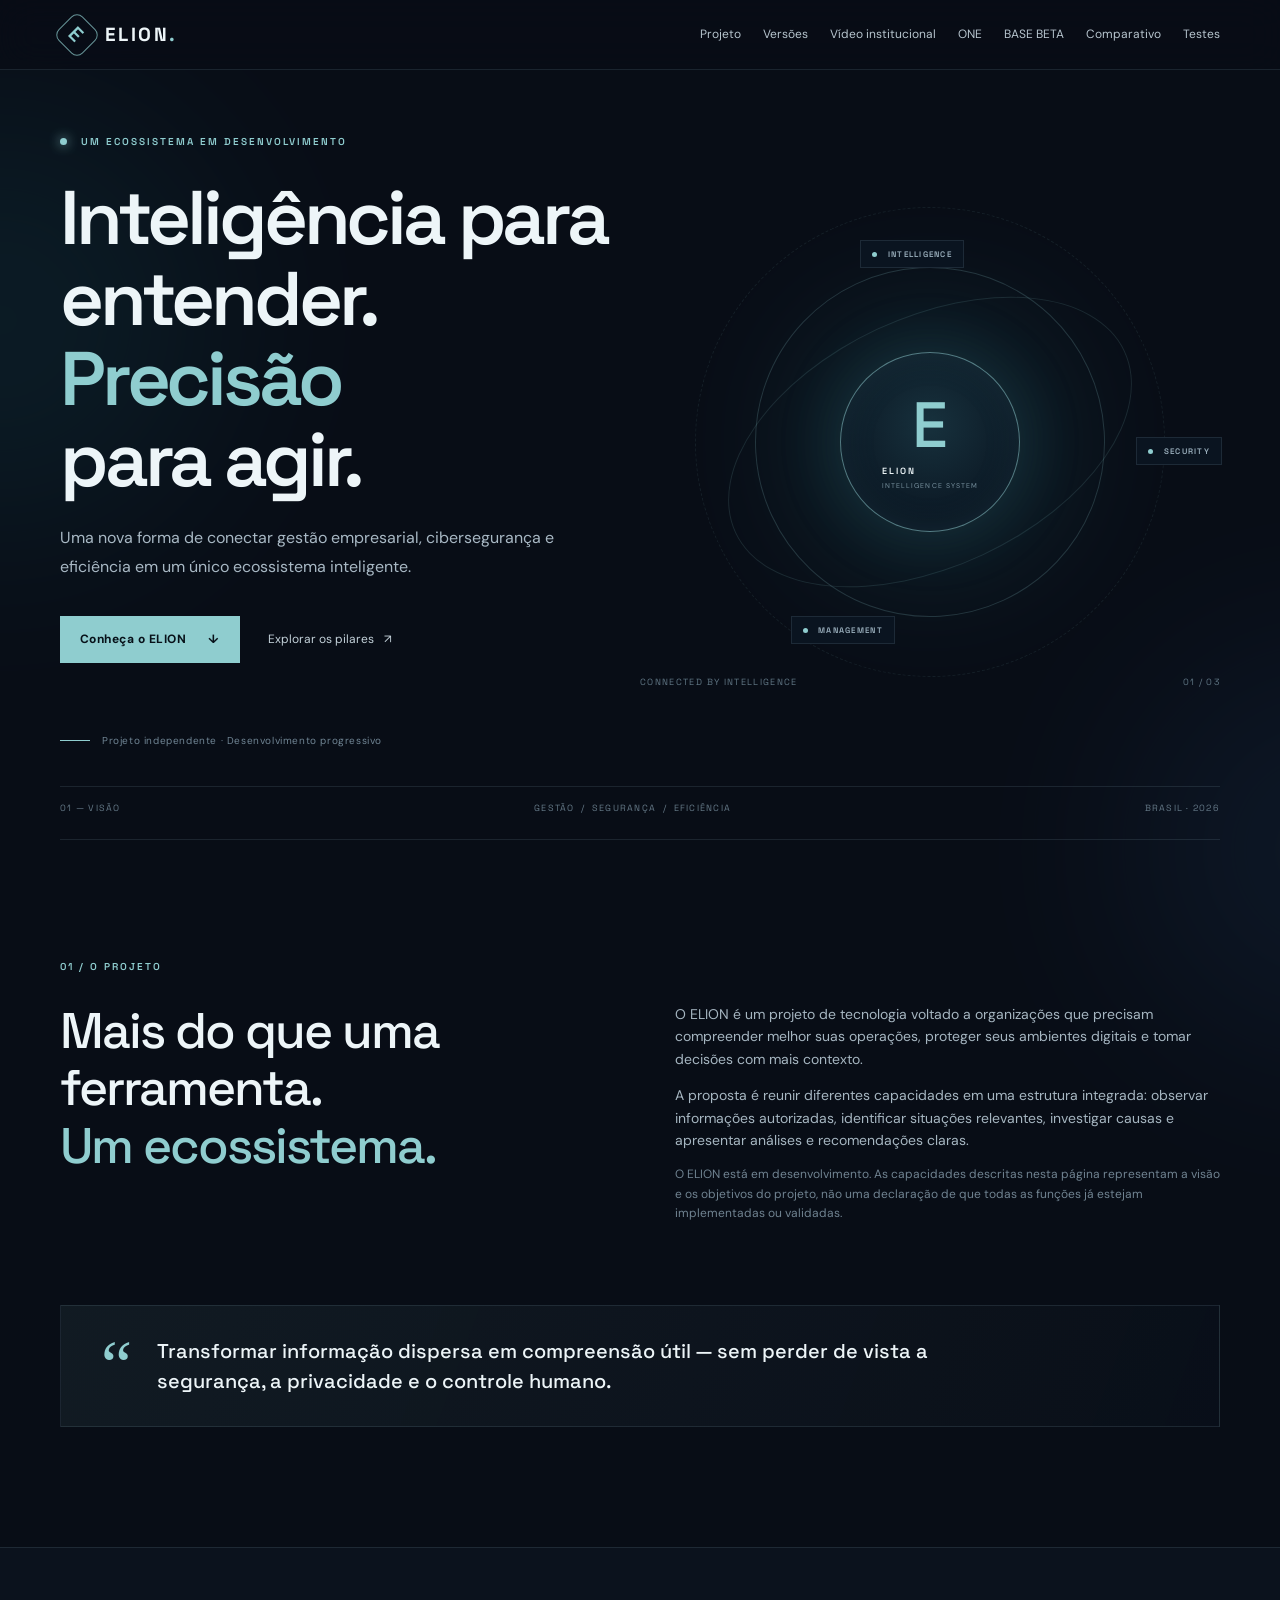
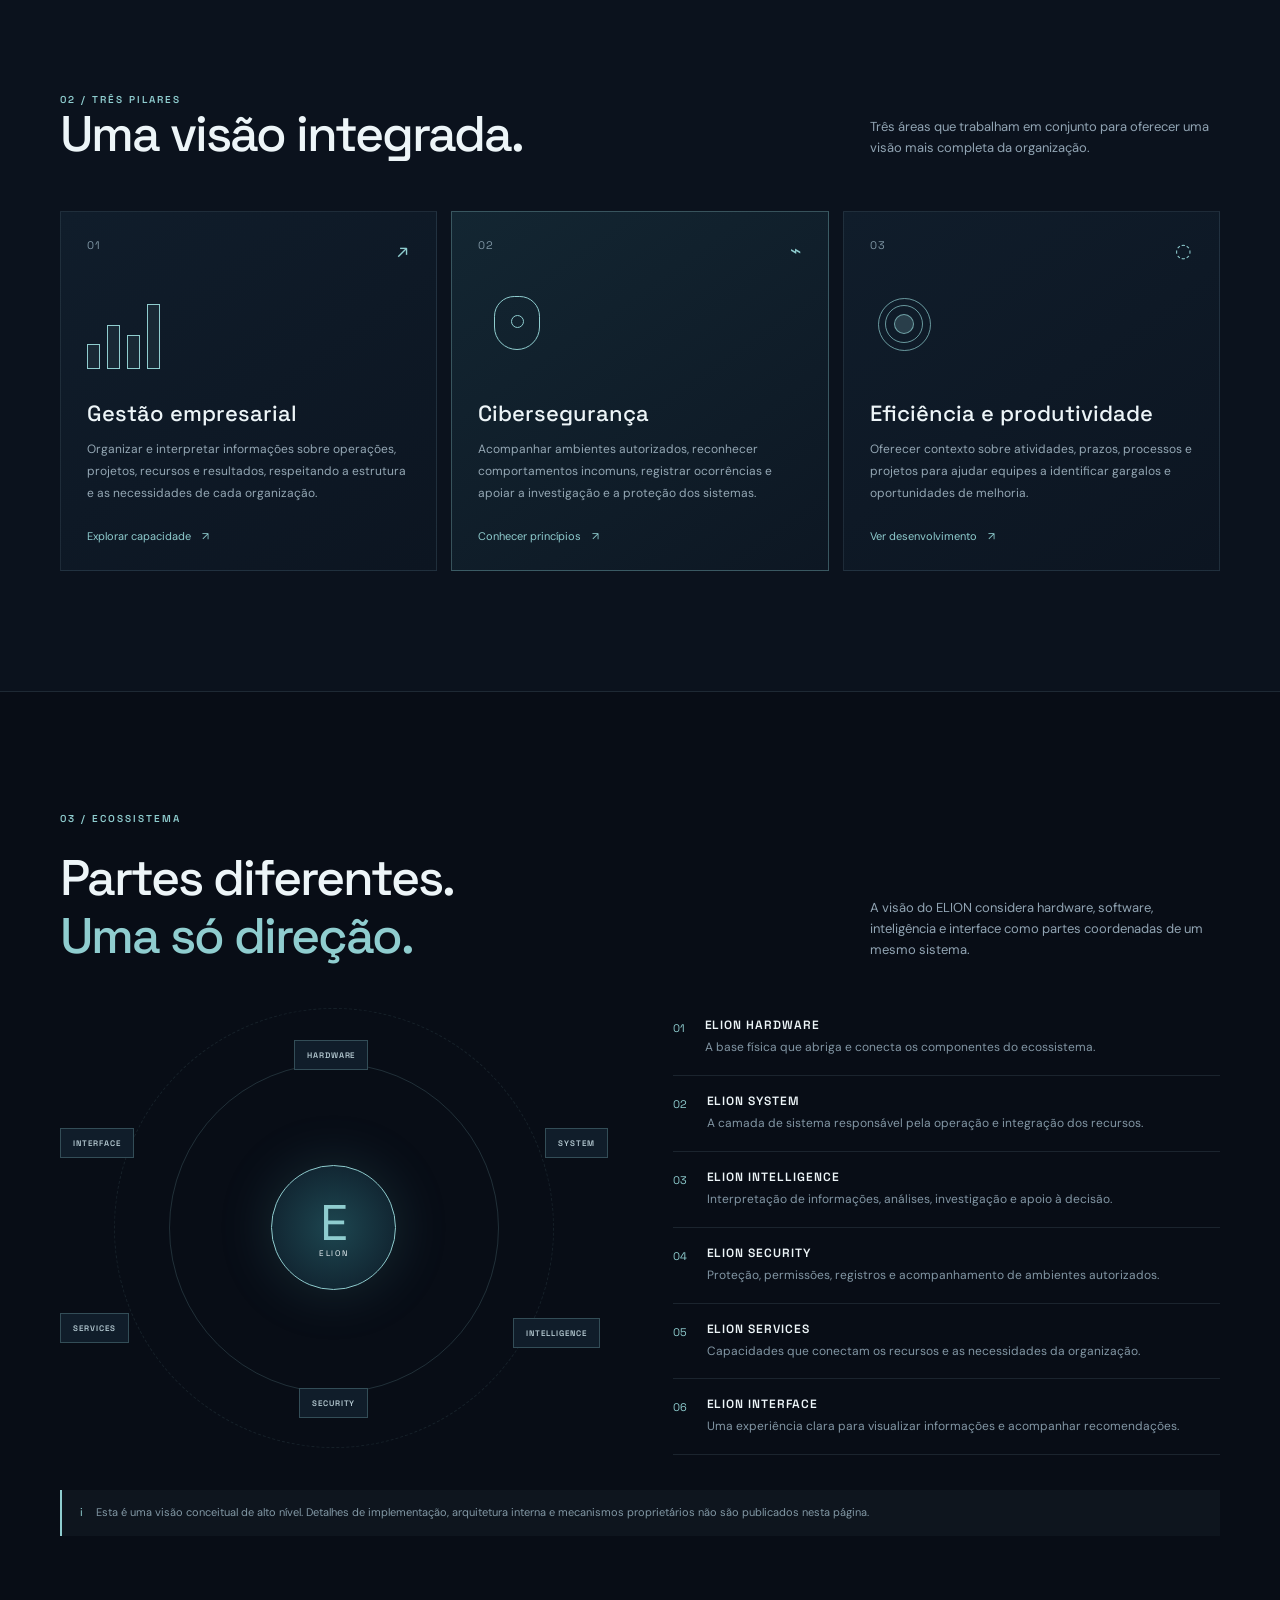
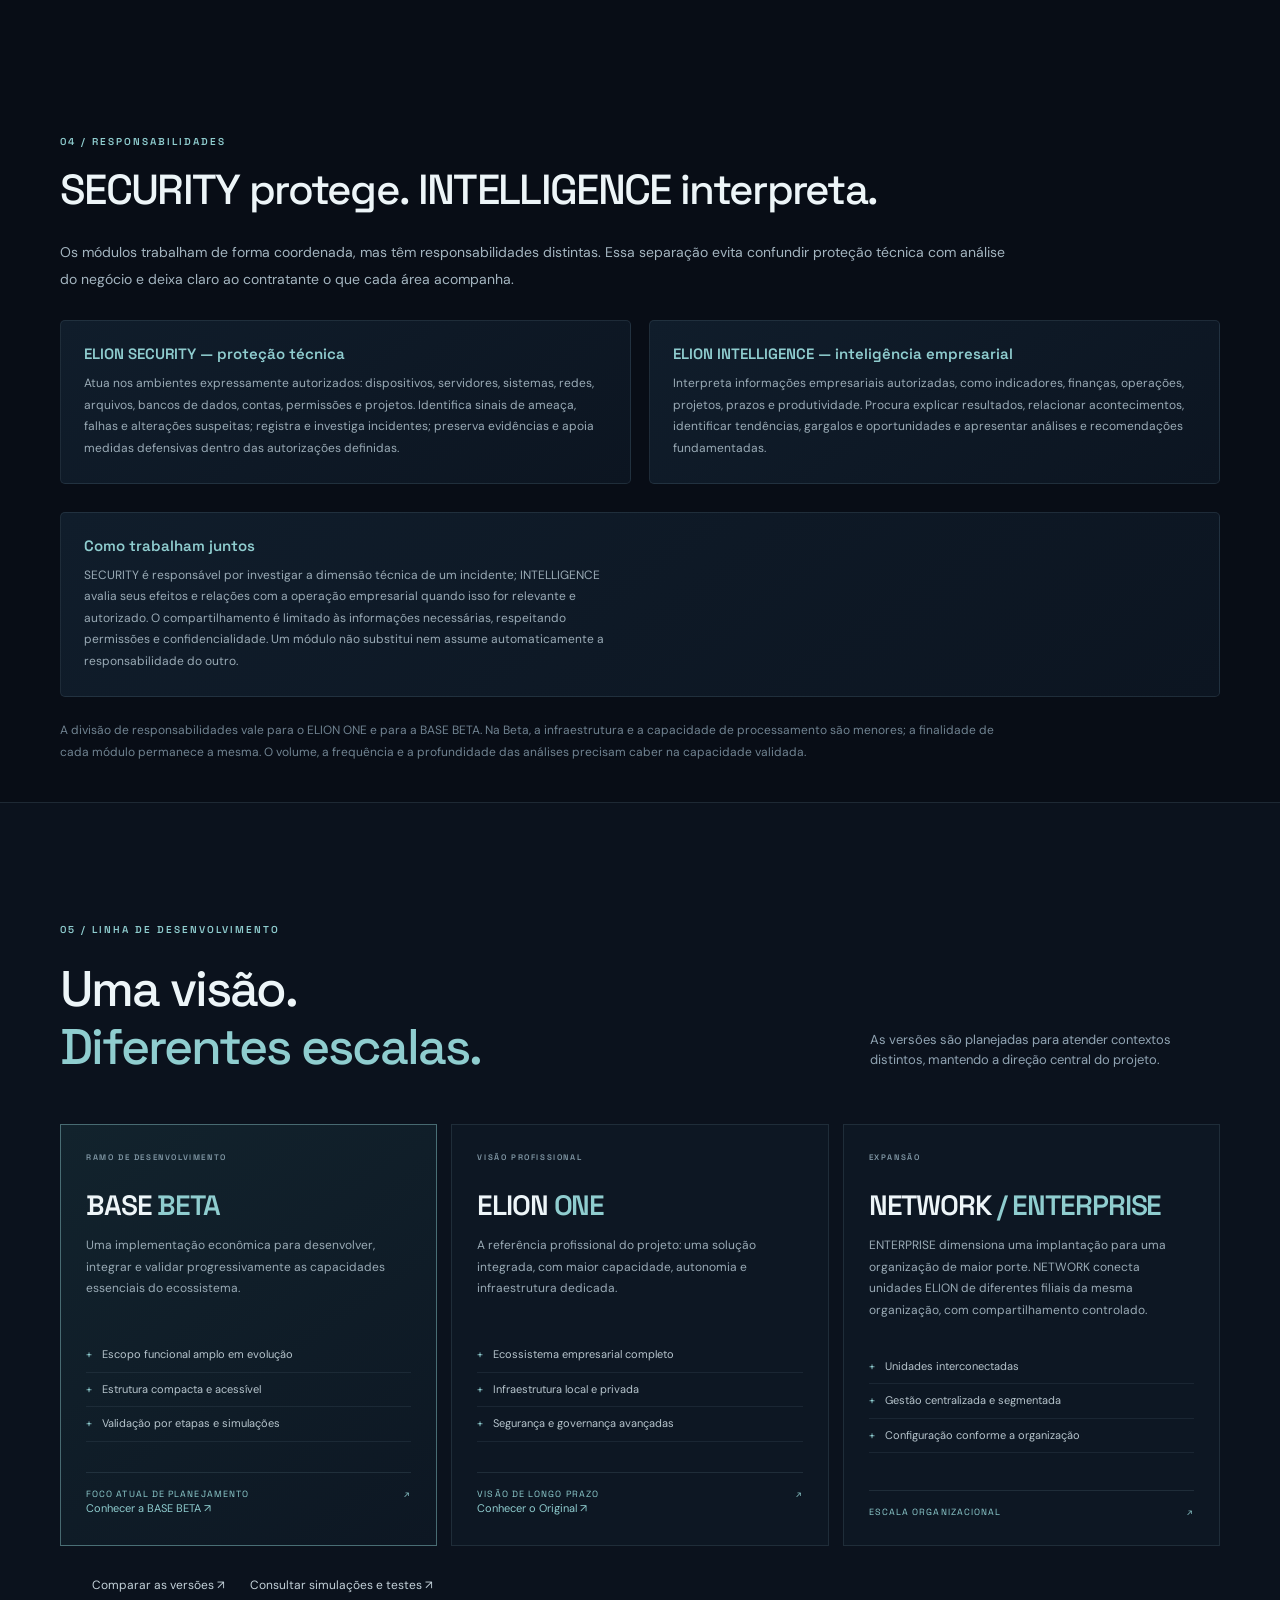
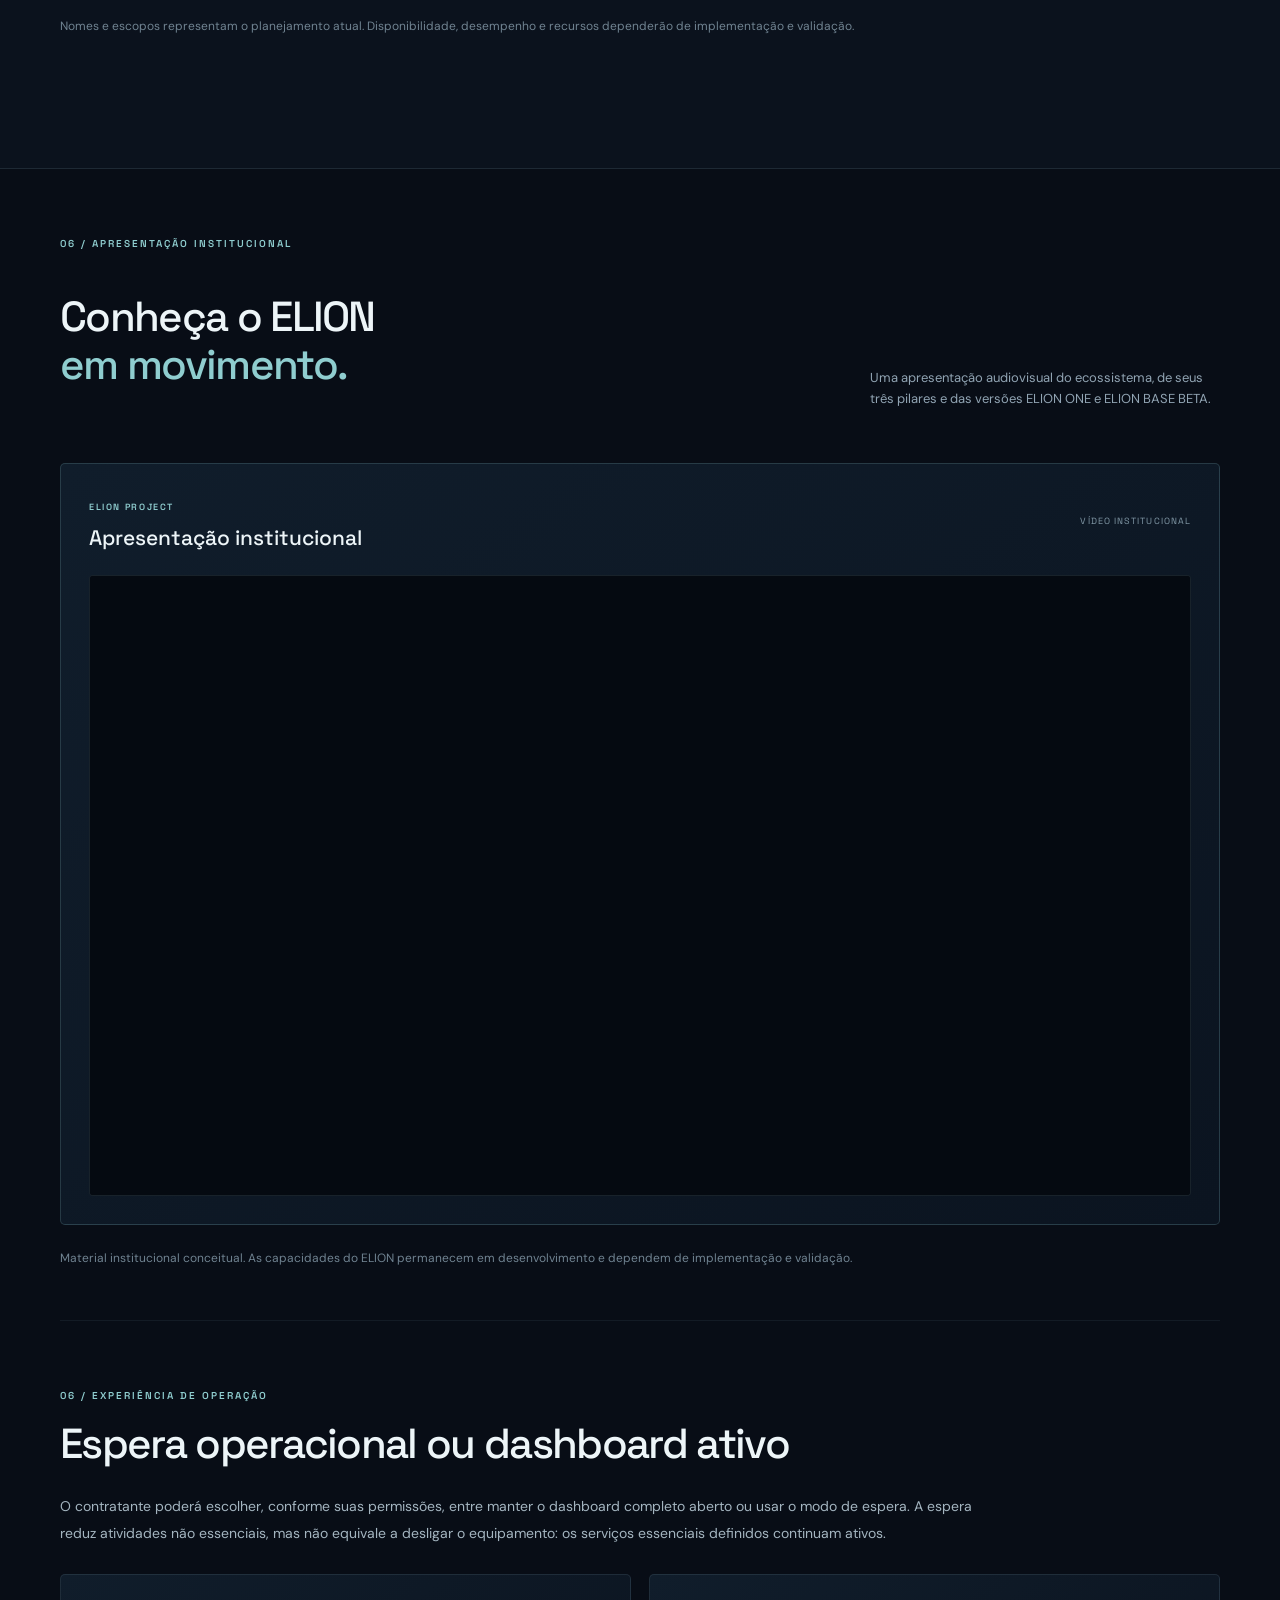
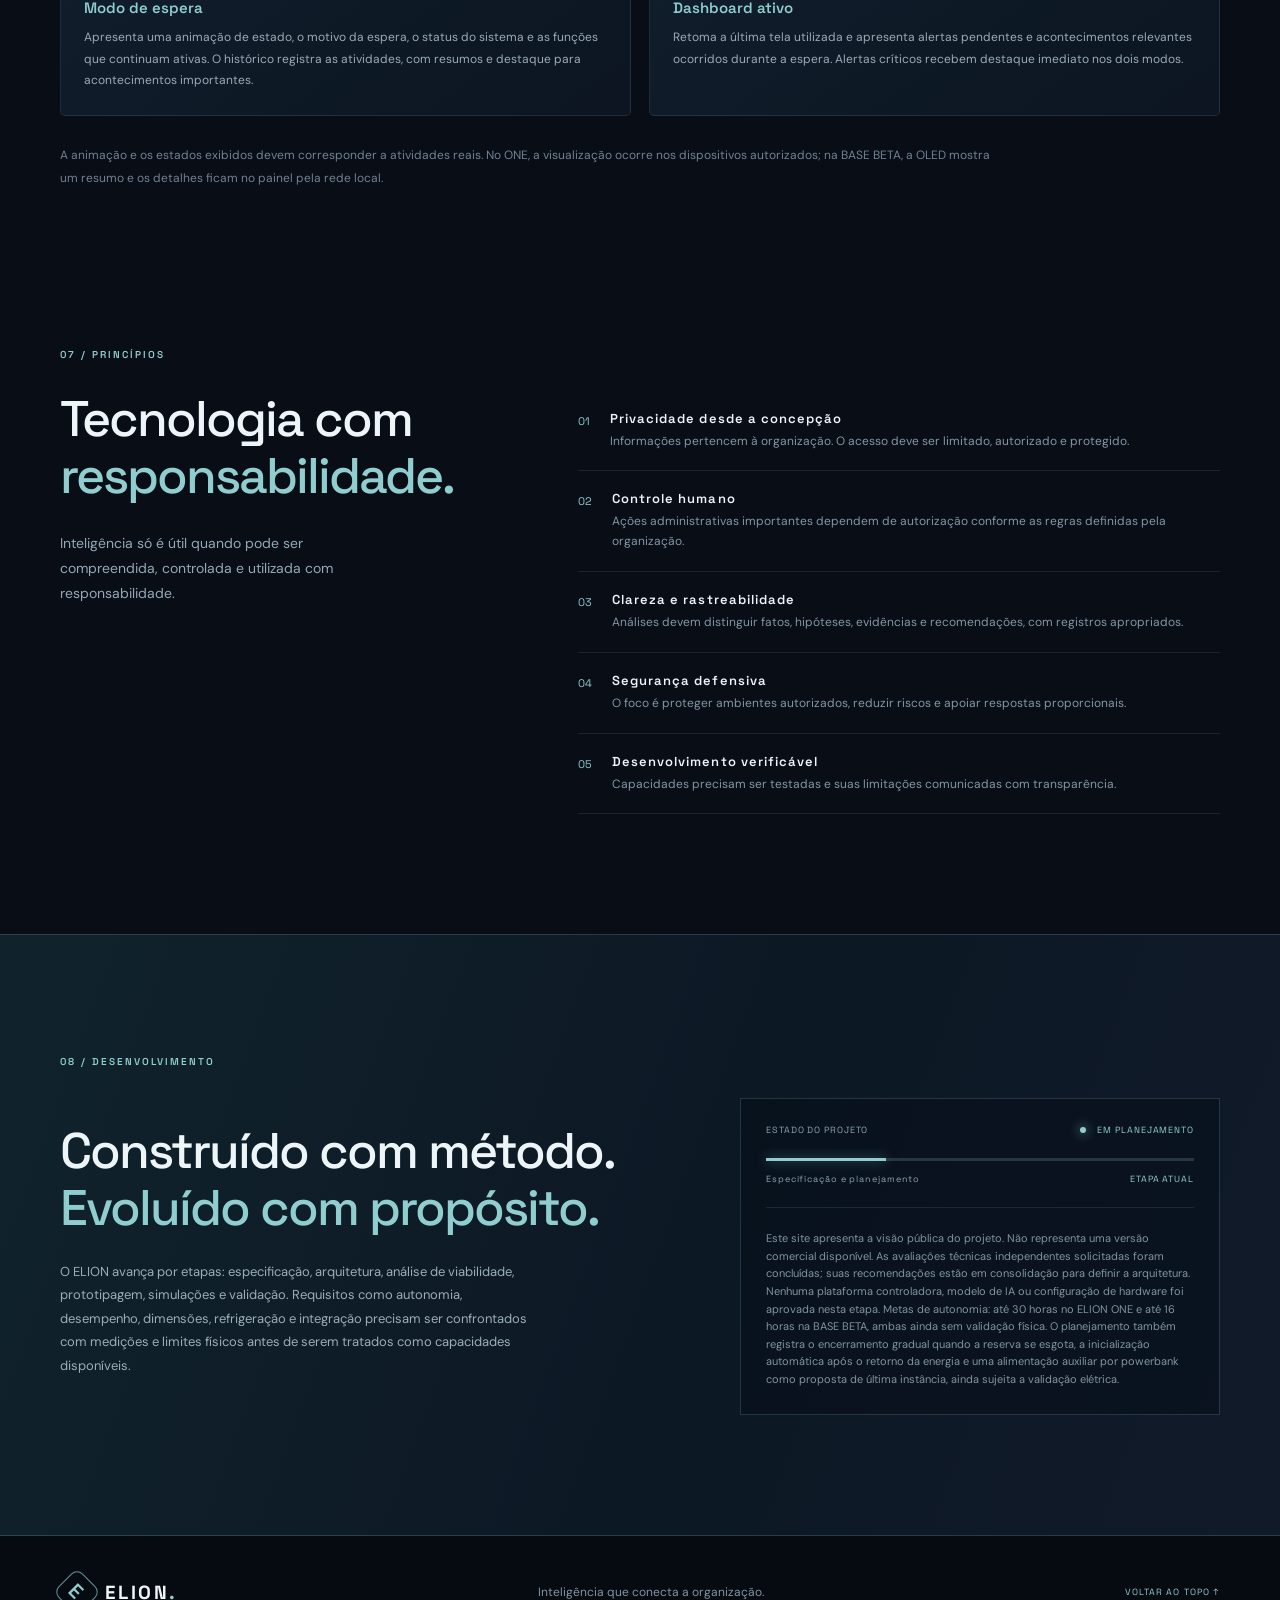
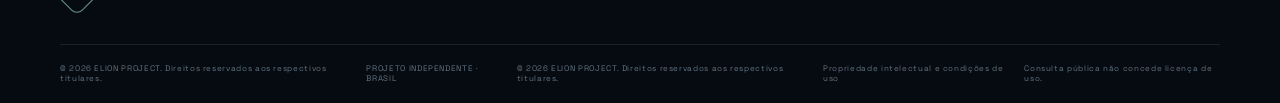
==== commit 6cdd97c0: "Clarify ownership attribution in rights notice" ====
--- a/index.html
+++ b/index.html
@@ -92,6 +92,6 @@
     <section class="principles section-wrap section-pad" id="principios"><div class="section-kicker">07 / PRINCÍPIOS</div><div class="principles-grid"><div><h2>Tecnologia com<br><span>responsabilidade.</span></h2><p class="principles-lead">Inteligência só é útil quando pode ser compreendida, controlada e utilizada com responsabilidade.</p></div><div class="principle-list"><article><span>01</span><div><h3>Privacidade desde a concepção</h3><p>Informações pertencem à organização. O acesso deve ser limitado, autorizado e protegido.</p></div></article><article><span>02</span><div><h3>Controle humano</h3><p>Ações administrativas importantes dependem de autorização conforme as regras definidas pela organização.</p></div></article><article><span>03</span><div><h3>Clareza e rastreabilidade</h3><p>Análises devem distinguir fatos, hipóteses, evidências e recomendações, com registros apropriados.</p></div></article><article><span>04</span><div><h3>Segurança defensiva</h3><p>O foco é proteger ambientes autorizados, reduzir riscos e apoiar respostas proporcionais.</p></div></article><article><span>05</span><div><h3>Desenvolvimento verificável</h3><p>Capacidades precisam ser testadas e suas limitações comunicadas com transparência.</p></div></article></div></div></section>
     <section class="development section-pad" id="desenvolvimento"><div class="section-wrap development-inner"><div class="section-kicker">08 / DESENVOLVIMENTO</div><div class="development-content"><div><h2>Construído com método.<br><span>Evoluído com propósito.</span></h2><p>O ELION avança por etapas: especificação, arquitetura, análise de viabilidade, prototipagem, simulações e validação. Requisitos como autonomia, desempenho, dimensões, refrigeração e integração precisam ser confrontados com medições e limites físicos antes de serem tratados como capacidades disponíveis.</p></div><div class="progress-panel"><div class="progress-head"><span>ESTADO DO PROJETO</span><span class="progress-status"><i></i> EM PLANEJAMENTO</span></div><div class="progress-track"><span></span></div><div class="progress-foot"><span>Especificação e planejamento</span><span>ETAPA ATUAL</span></div><div class="progress-separator"></div><p>Este site apresenta a visão pública do projeto. Não representa uma versão comercial disponível. As avaliações técnicas independentes solicitadas foram concluídas; suas recomendações estão em consolidação para definir a arquitetura. Nenhuma plataforma controladora, modelo de IA ou configuração de hardware foi aprovada nesta etapa. Metas de autonomia: até 30 horas no ELION ONE e até 16 horas na BASE BETA, ambas ainda sem validação física. O planejamento também registra o encerramento gradual quando a reserva se esgota, a inicialização automática após o retorno da energia e uma alimentação auxiliar por powerbank como proposta de última instância, ainda sujeita a validação elétrica.</p></div></div></div></section>
   </main>
-  <footer class="footer"><div class="section-wrap footer-top"><a class="brand" href="#inicio"><span class="brand-mark">E</span><span>ELION<span class="brand-dot">.</span></span></a><p>Inteligência que conecta a organização.</p><a class="back-top" href="#inicio">VOLTAR AO TOPO ↑</a></div><div class="section-wrap footer-bottom"><span>© 2026 ELION PROJECT. Todos os direitos reservados.</span><span>PROJETO INDEPENDENTE · BRASIL</span><span>© 2026 ELION PROJECT. Todos os direitos reservados.</span><span><a href="propriedade-intelectual.html">Propriedade intelectual e condições de uso</a></span><span>Consulta pública não concede licença de uso.</span></div></footer>
+  <footer class="footer"><div class="section-wrap footer-top"><a class="brand" href="#inicio"><span class="brand-mark">E</span><span>ELION<span class="brand-dot">.</span></span></a><p>Inteligência que conecta a organização.</p><a class="back-top" href="#inicio">VOLTAR AO TOPO ↑</a></div><div class="section-wrap footer-bottom"><span>© 2026 ELION PROJECT. Direitos reservados aos respectivos titulares.</span><span>PROJETO INDEPENDENTE · BRASIL</span><span>© 2026 ELION PROJECT. Direitos reservados aos respectivos titulares.</span><span><a href="propriedade-intelectual.html">Propriedade intelectual e condições de uso</a></span><span>Consulta pública não concede licença de uso.</span></div></footer>
 </body>
 </html>
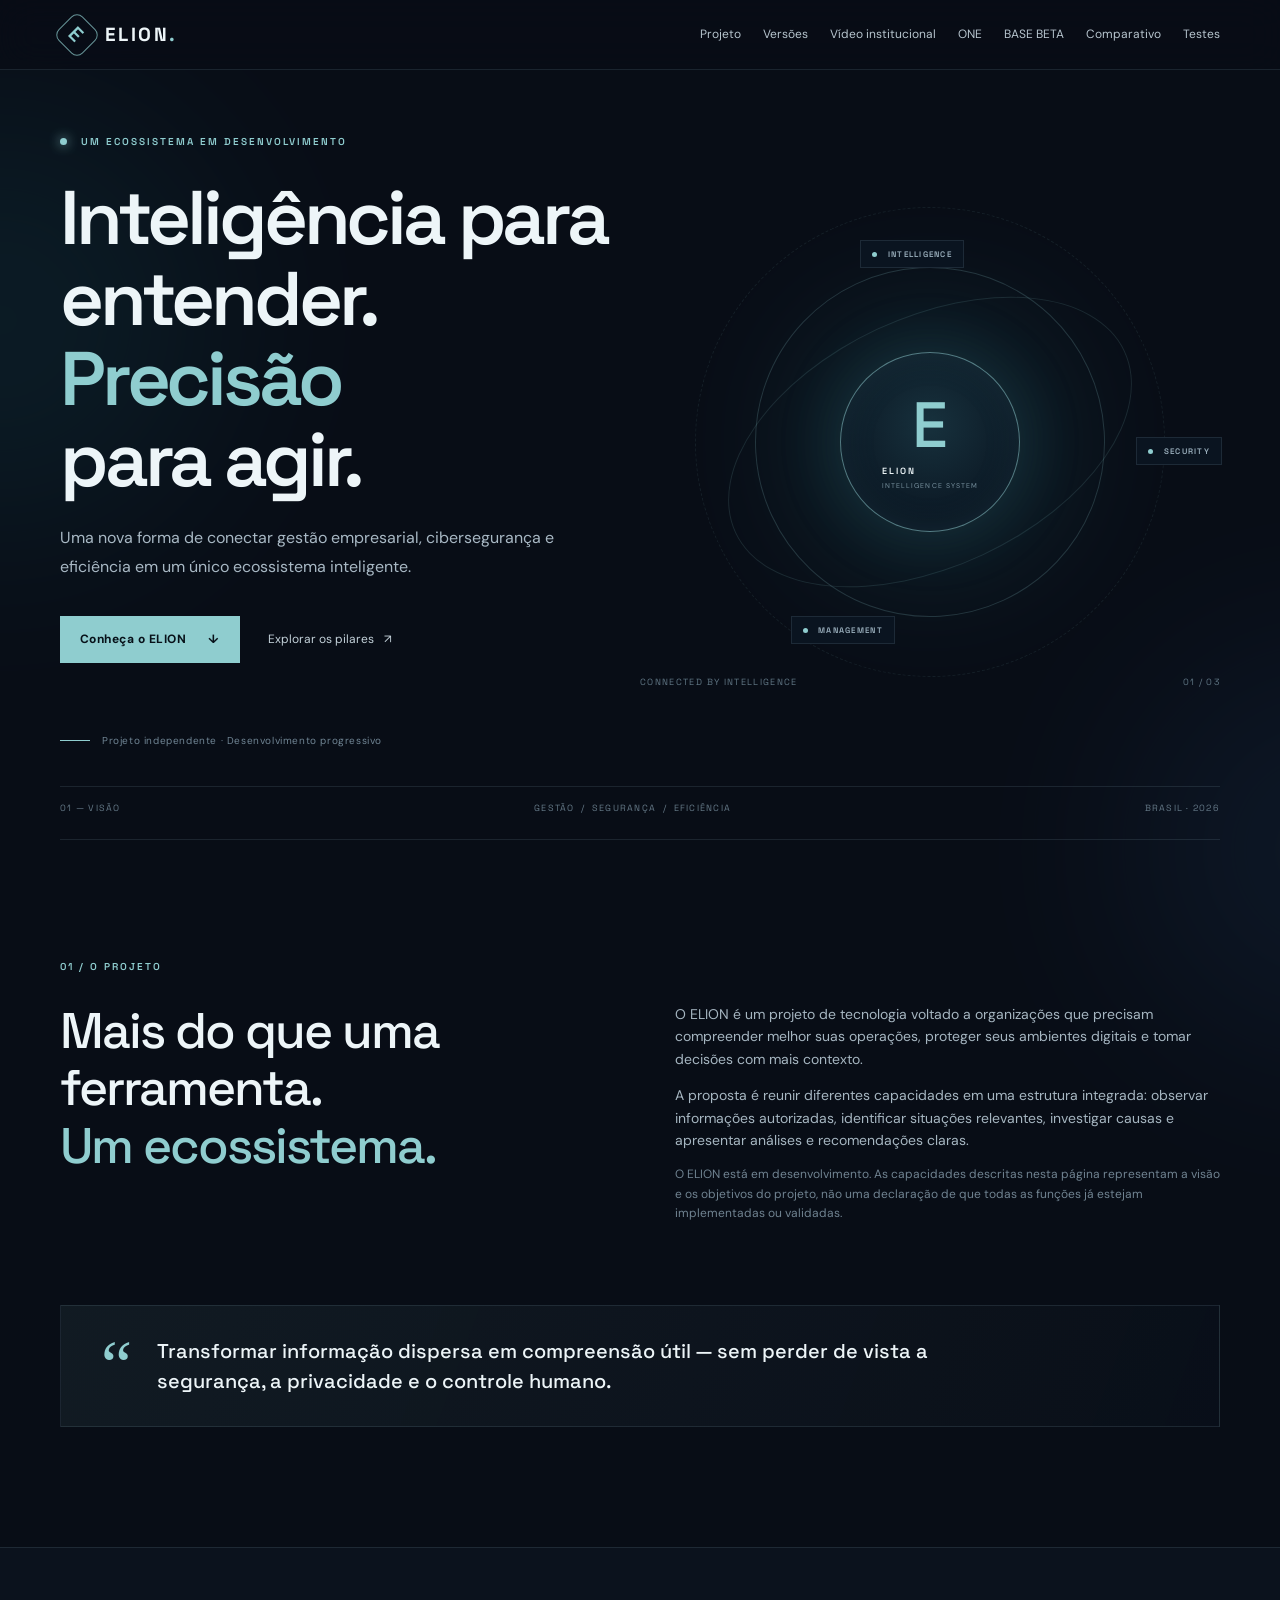
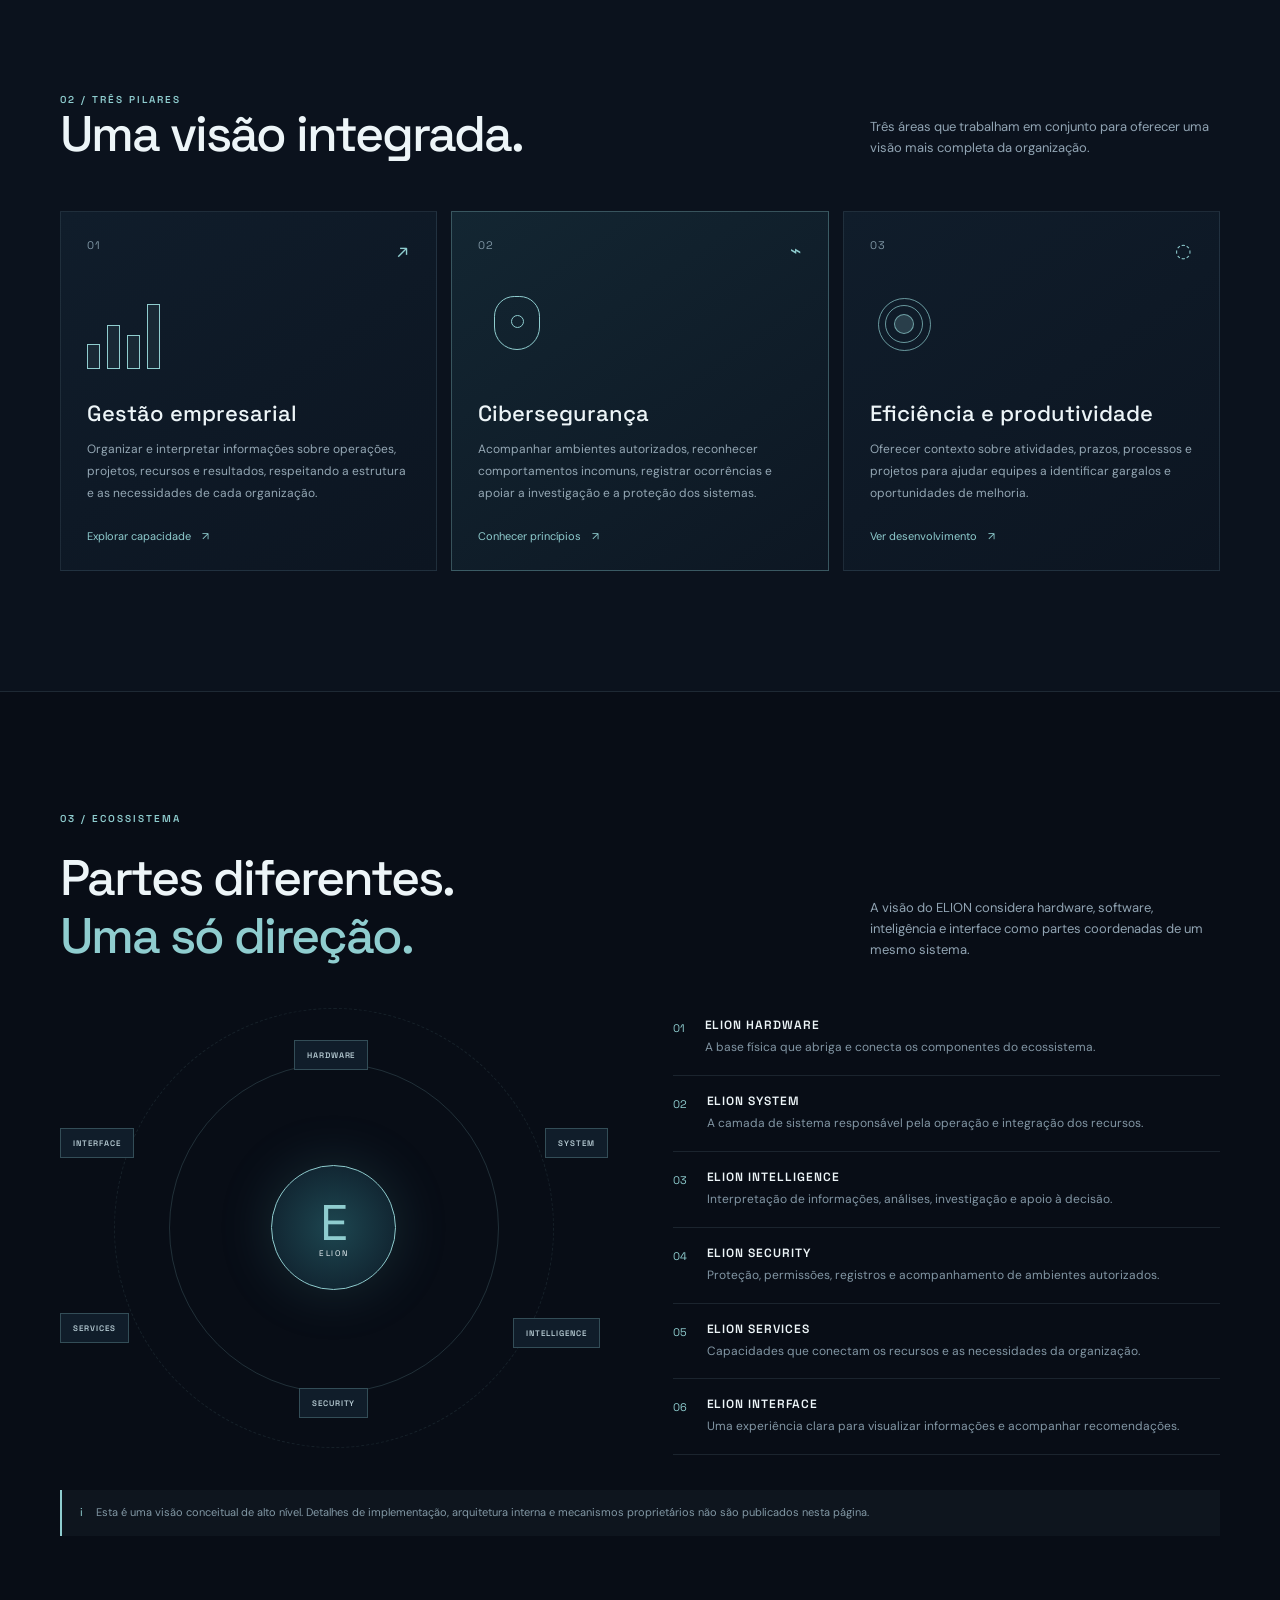
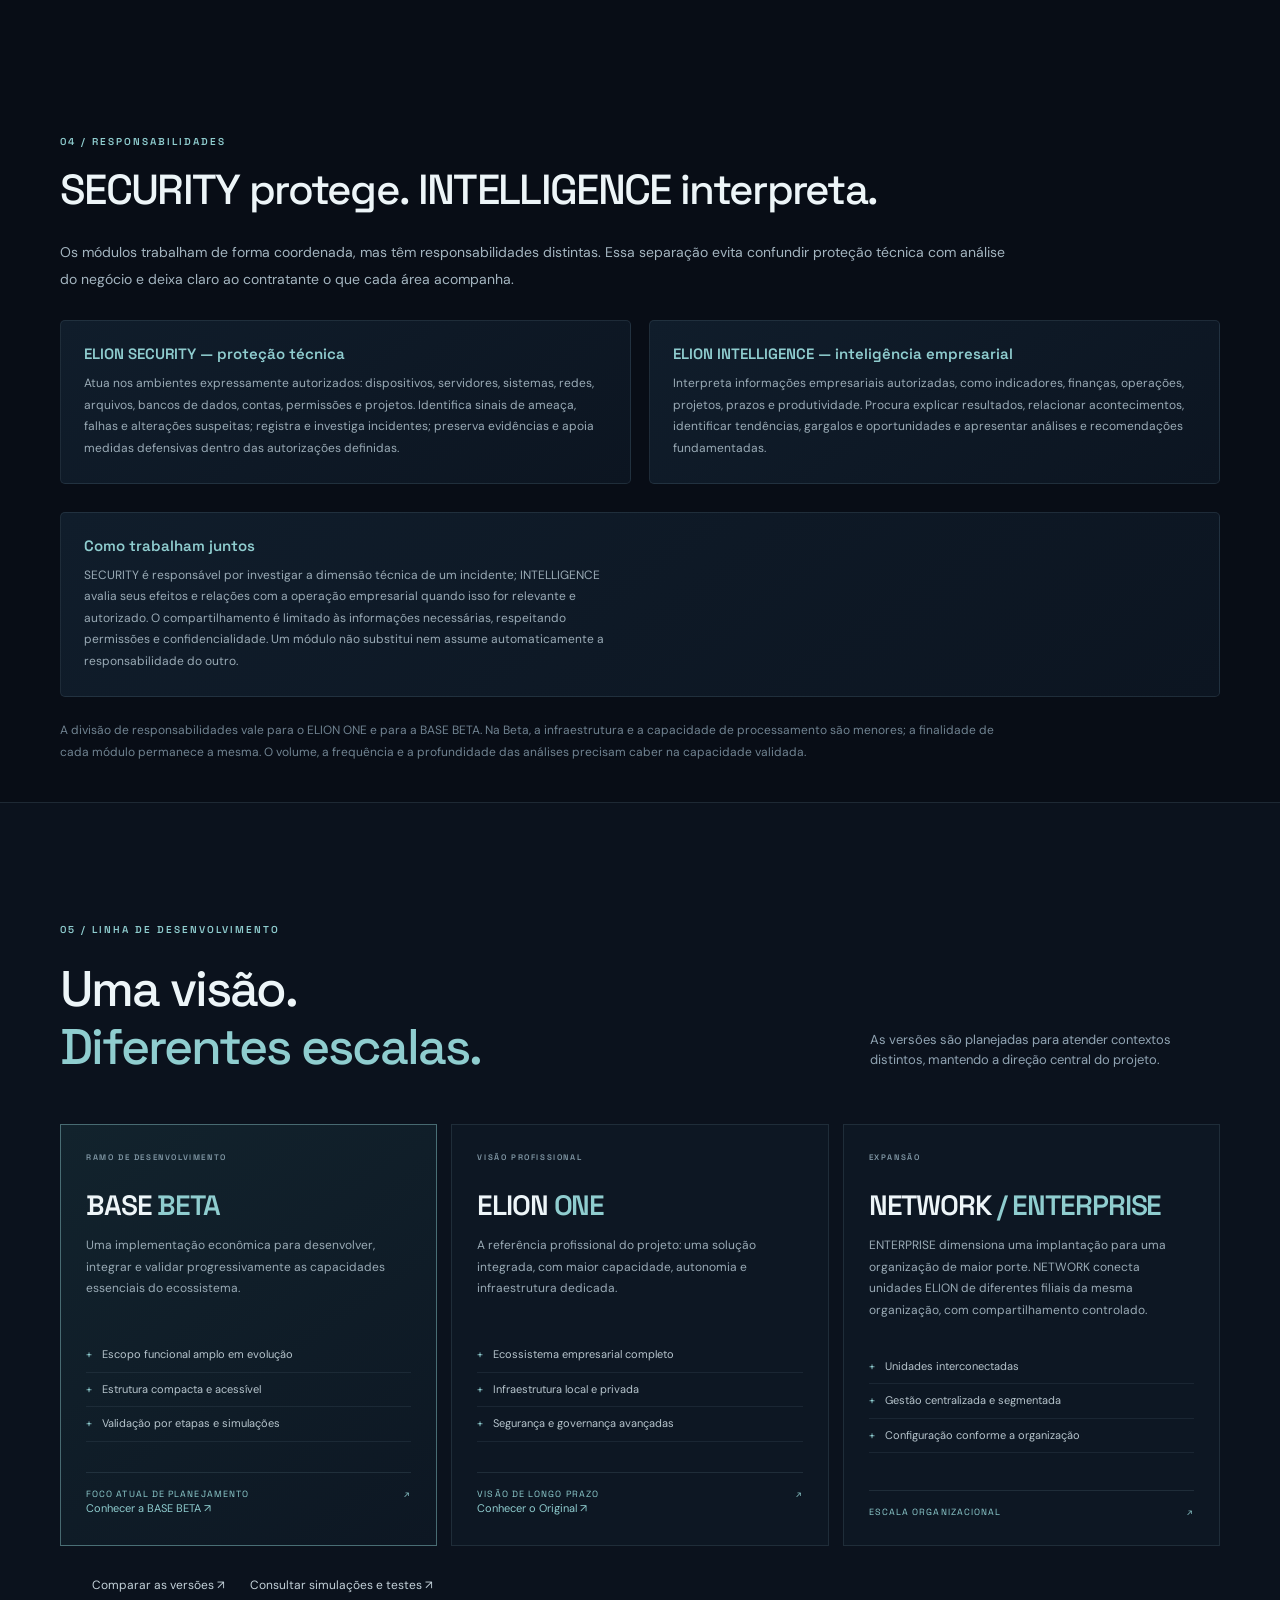
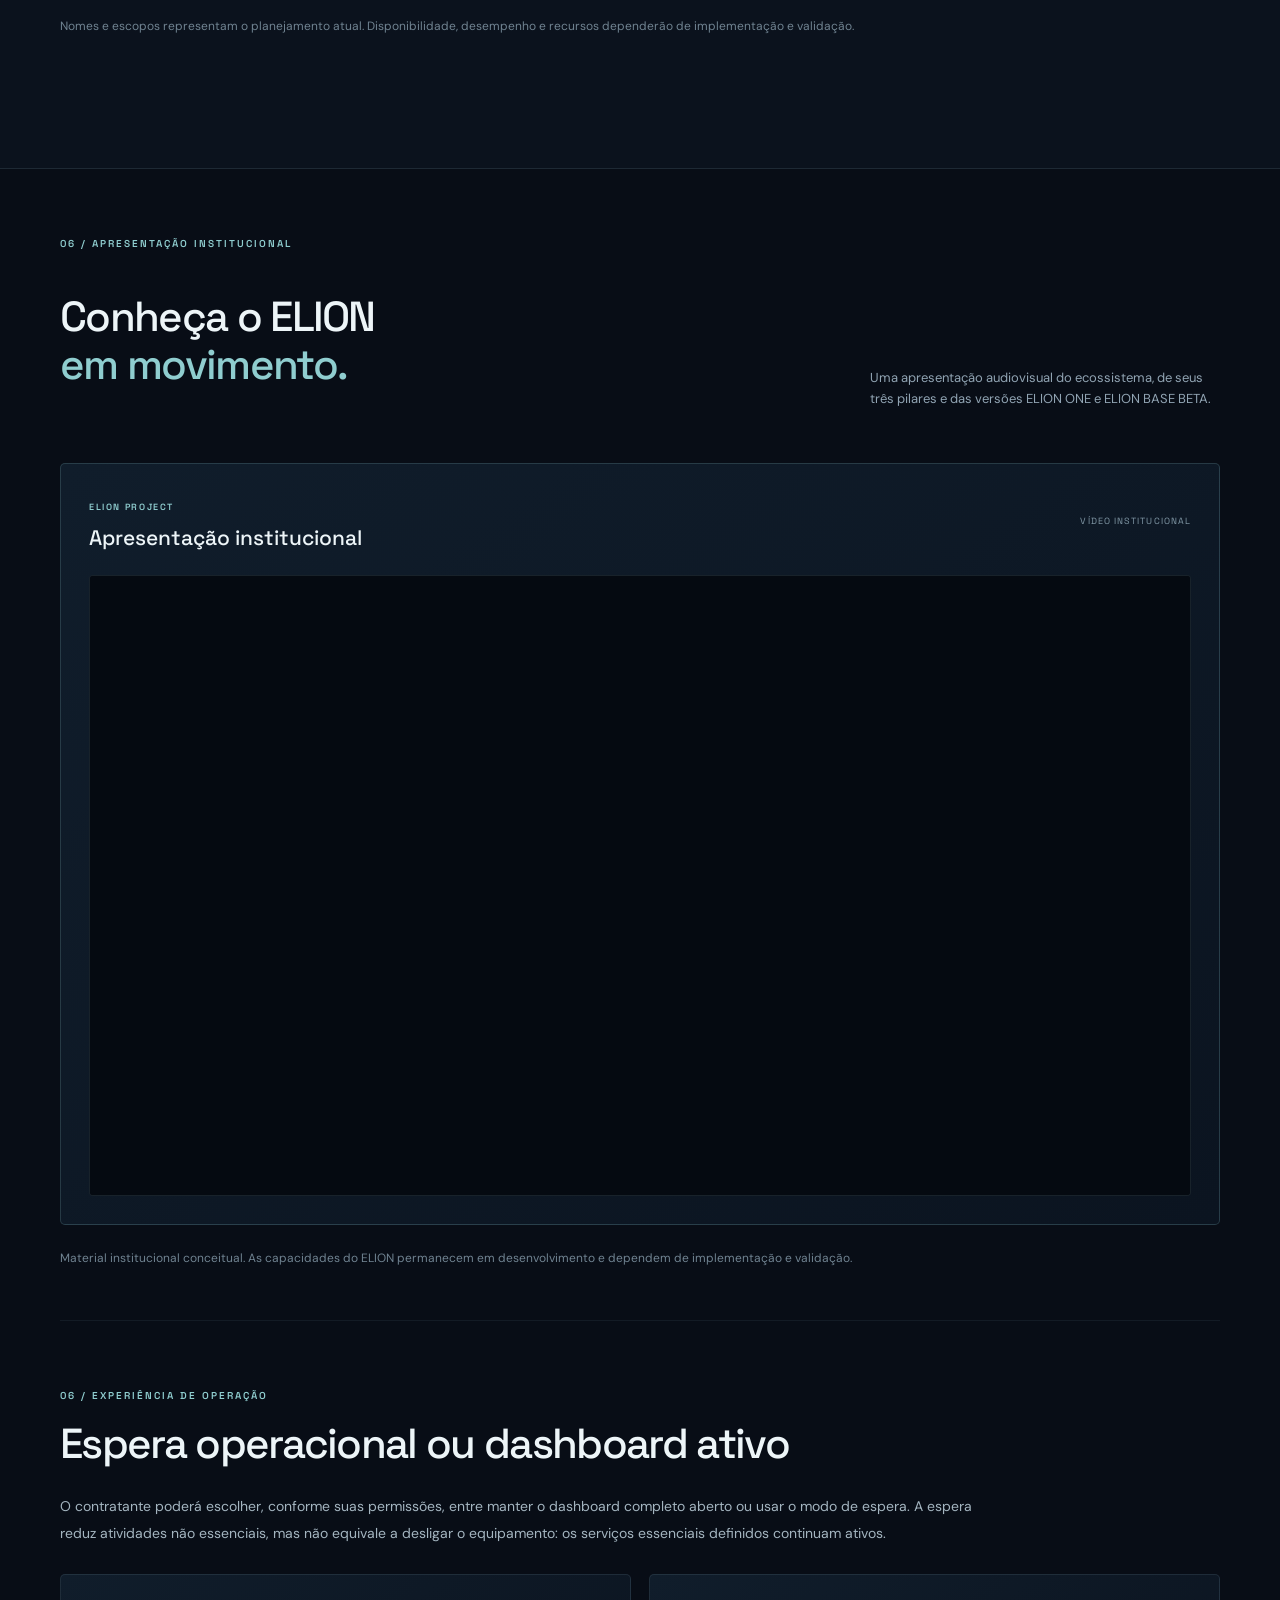
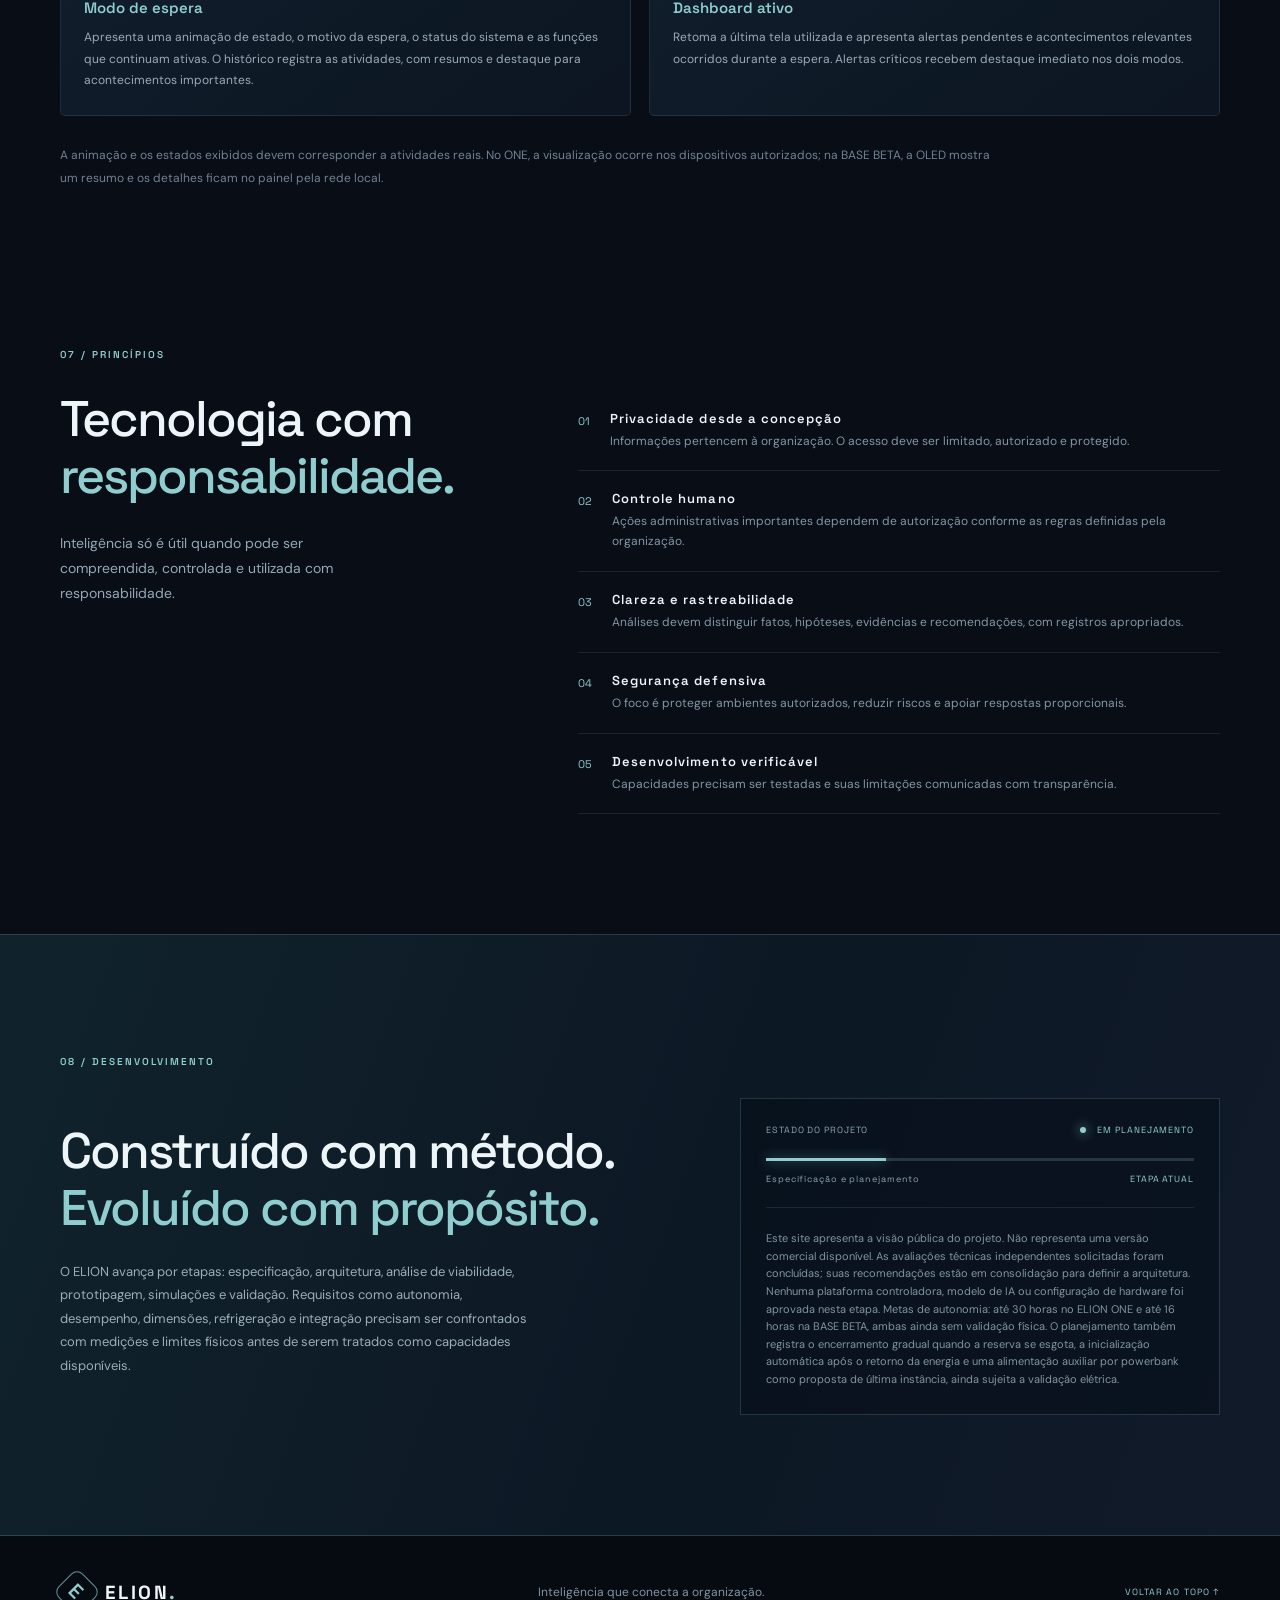
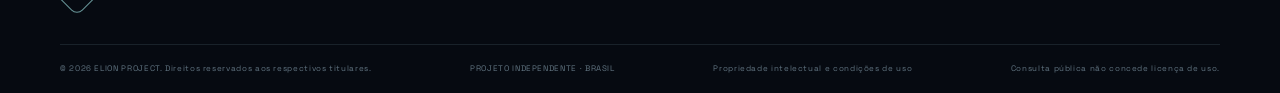
==== commit 8a5019ac: "Clean up intellectual property footer" ====
--- a/index.html
+++ b/index.html
@@ -92,6 +92,6 @@
     <section class="principles section-wrap section-pad" id="principios"><div class="section-kicker">07 / PRINCÍPIOS</div><div class="principles-grid"><div><h2>Tecnologia com<br><span>responsabilidade.</span></h2><p class="principles-lead">Inteligência só é útil quando pode ser compreendida, controlada e utilizada com responsabilidade.</p></div><div class="principle-list"><article><span>01</span><div><h3>Privacidade desde a concepção</h3><p>Informações pertencem à organização. O acesso deve ser limitado, autorizado e protegido.</p></div></article><article><span>02</span><div><h3>Controle humano</h3><p>Ações administrativas importantes dependem de autorização conforme as regras definidas pela organização.</p></div></article><article><span>03</span><div><h3>Clareza e rastreabilidade</h3><p>Análises devem distinguir fatos, hipóteses, evidências e recomendações, com registros apropriados.</p></div></article><article><span>04</span><div><h3>Segurança defensiva</h3><p>O foco é proteger ambientes autorizados, reduzir riscos e apoiar respostas proporcionais.</p></div></article><article><span>05</span><div><h3>Desenvolvimento verificável</h3><p>Capacidades precisam ser testadas e suas limitações comunicadas com transparência.</p></div></article></div></div></section>
     <section class="development section-pad" id="desenvolvimento"><div class="section-wrap development-inner"><div class="section-kicker">08 / DESENVOLVIMENTO</div><div class="development-content"><div><h2>Construído com método.<br><span>Evoluído com propósito.</span></h2><p>O ELION avança por etapas: especificação, arquitetura, análise de viabilidade, prototipagem, simulações e validação. Requisitos como autonomia, desempenho, dimensões, refrigeração e integração precisam ser confrontados com medições e limites físicos antes de serem tratados como capacidades disponíveis.</p></div><div class="progress-panel"><div class="progress-head"><span>ESTADO DO PROJETO</span><span class="progress-status"><i></i> EM PLANEJAMENTO</span></div><div class="progress-track"><span></span></div><div class="progress-foot"><span>Especificação e planejamento</span><span>ETAPA ATUAL</span></div><div class="progress-separator"></div><p>Este site apresenta a visão pública do projeto. Não representa uma versão comercial disponível. As avaliações técnicas independentes solicitadas foram concluídas; suas recomendações estão em consolidação para definir a arquitetura. Nenhuma plataforma controladora, modelo de IA ou configuração de hardware foi aprovada nesta etapa. Metas de autonomia: até 30 horas no ELION ONE e até 16 horas na BASE BETA, ambas ainda sem validação física. O planejamento também registra o encerramento gradual quando a reserva se esgota, a inicialização automática após o retorno da energia e uma alimentação auxiliar por powerbank como proposta de última instância, ainda sujeita a validação elétrica.</p></div></div></div></section>
   </main>
-  <footer class="footer"><div class="section-wrap footer-top"><a class="brand" href="#inicio"><span class="brand-mark">E</span><span>ELION<span class="brand-dot">.</span></span></a><p>Inteligência que conecta a organização.</p><a class="back-top" href="#inicio">VOLTAR AO TOPO ↑</a></div><div class="section-wrap footer-bottom"><span>© 2026 ELION PROJECT. Direitos reservados aos respectivos titulares.</span><span>PROJETO INDEPENDENTE · BRASIL</span><span>© 2026 ELION PROJECT. Direitos reservados aos respectivos titulares.</span><span><a href="propriedade-intelectual.html">Propriedade intelectual e condições de uso</a></span><span>Consulta pública não concede licença de uso.</span></div></footer>
+  <footer class="footer"><div class="section-wrap footer-top"><a class="brand" href="#inicio"><span class="brand-mark">E</span><span>ELION<span class="brand-dot">.</span></span></a><p>Inteligência que conecta a organização.</p><a class="back-top" href="#inicio">VOLTAR AO TOPO ↑</a></div><div class="section-wrap footer-bottom"><span>© 2026 ELION PROJECT. Direitos reservados aos respectivos titulares.</span><span>PROJETO INDEPENDENTE · BRASIL</span><span><a href="propriedade-intelectual.html">Propriedade intelectual e condições de uso</a></span><span>Consulta pública não concede licença de uso.</span></div></footer>
 </body>
 </html>
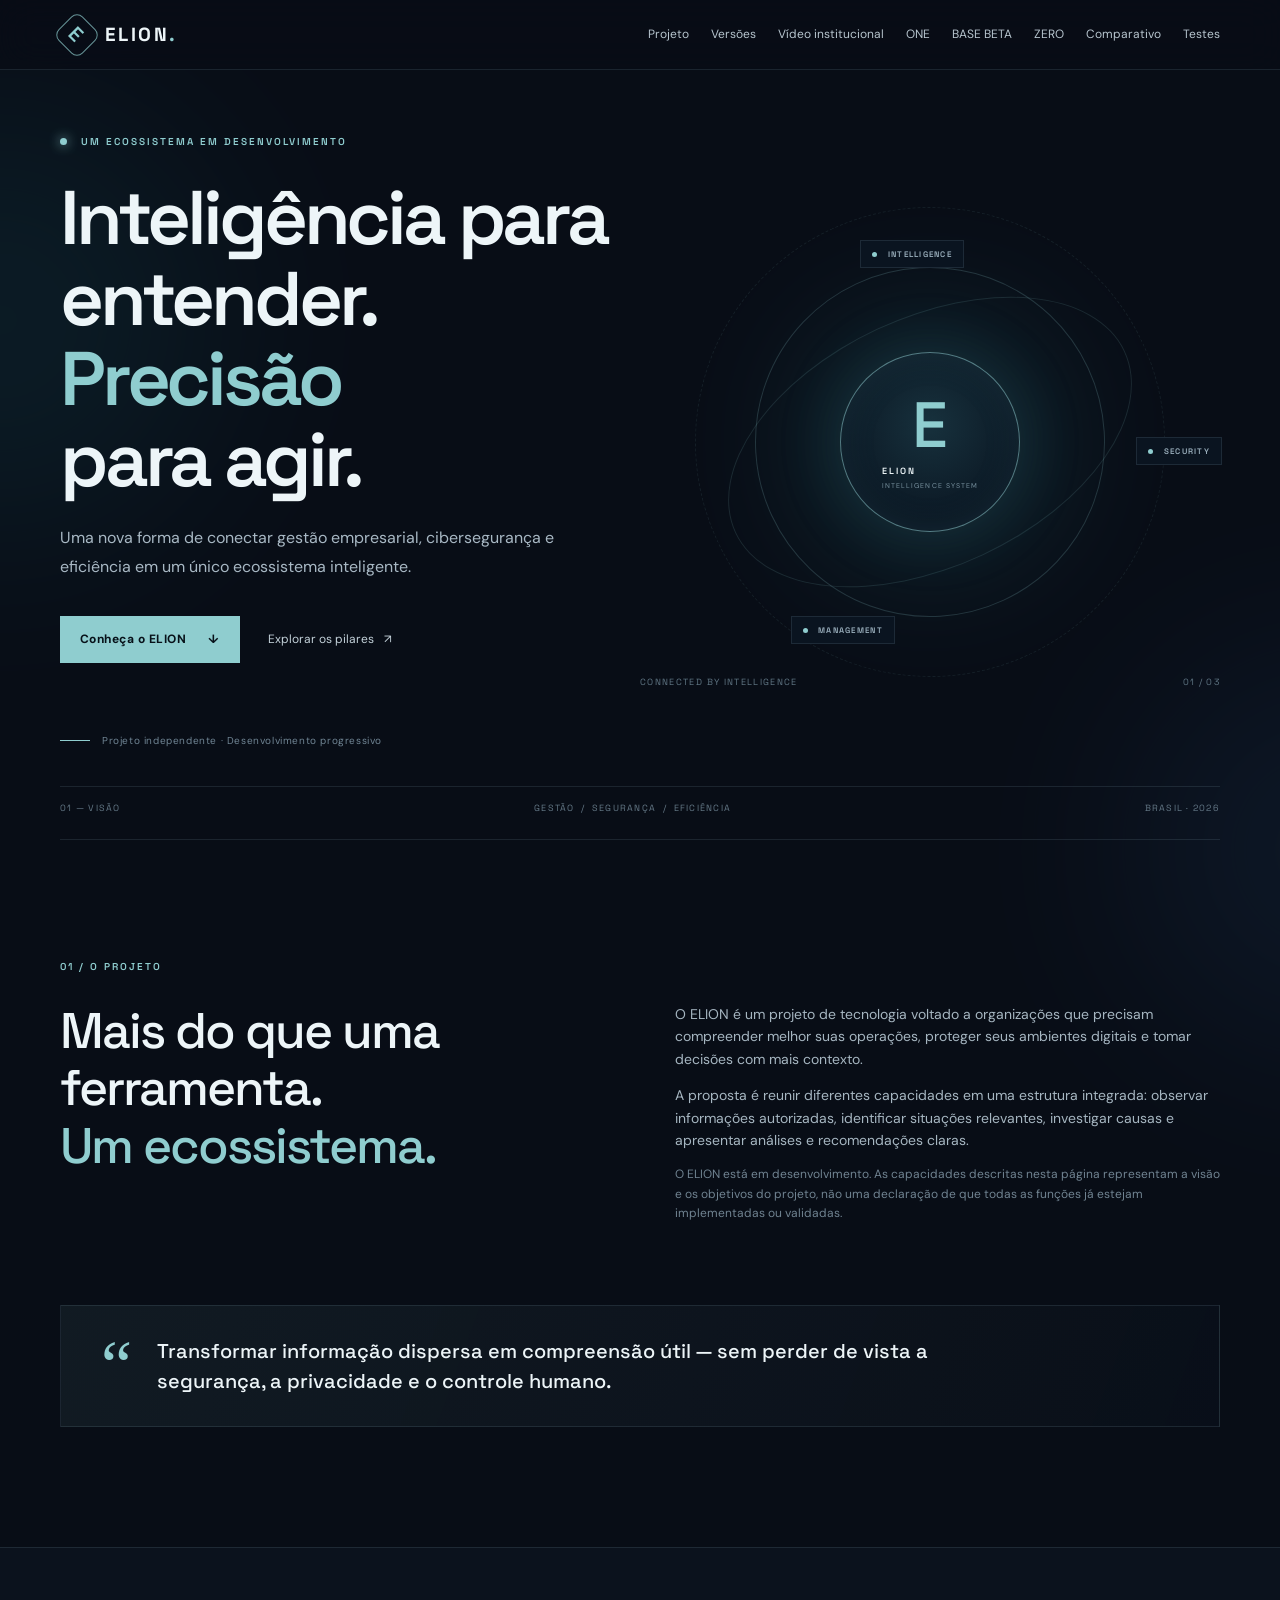
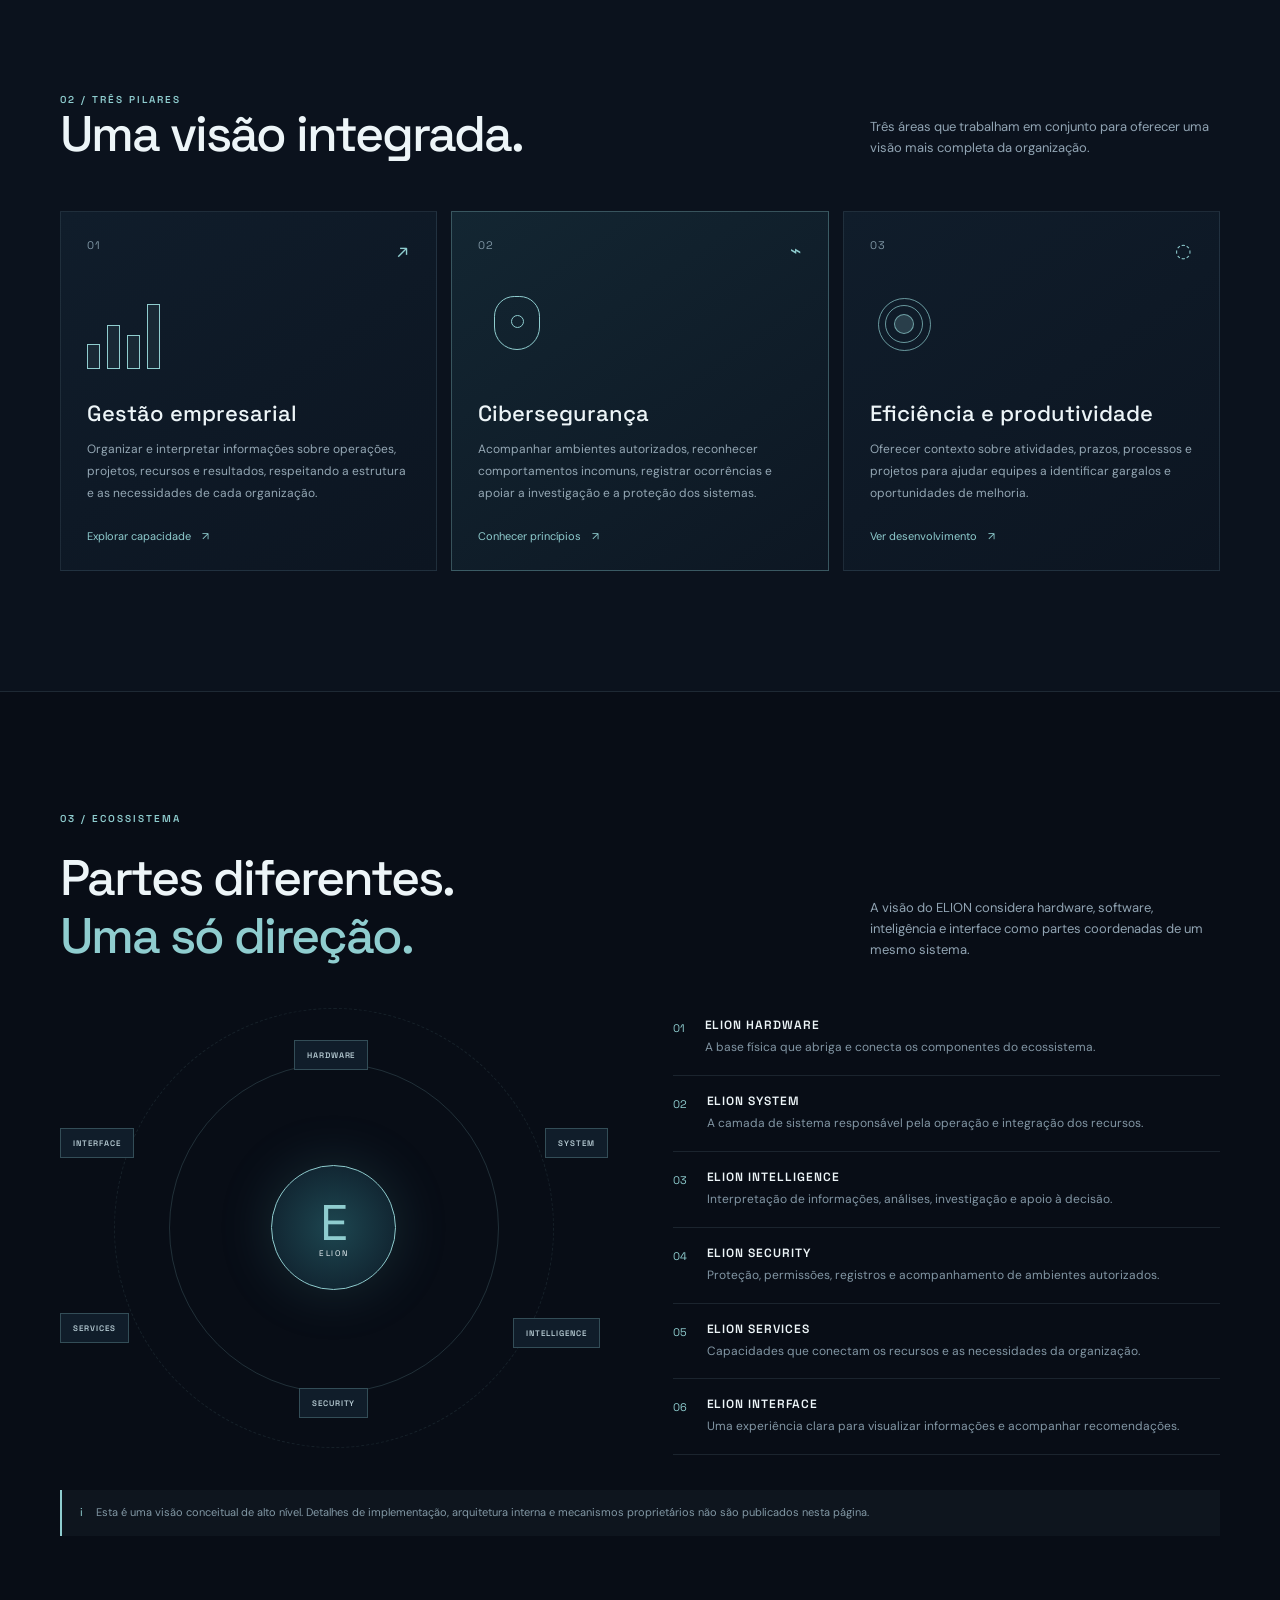
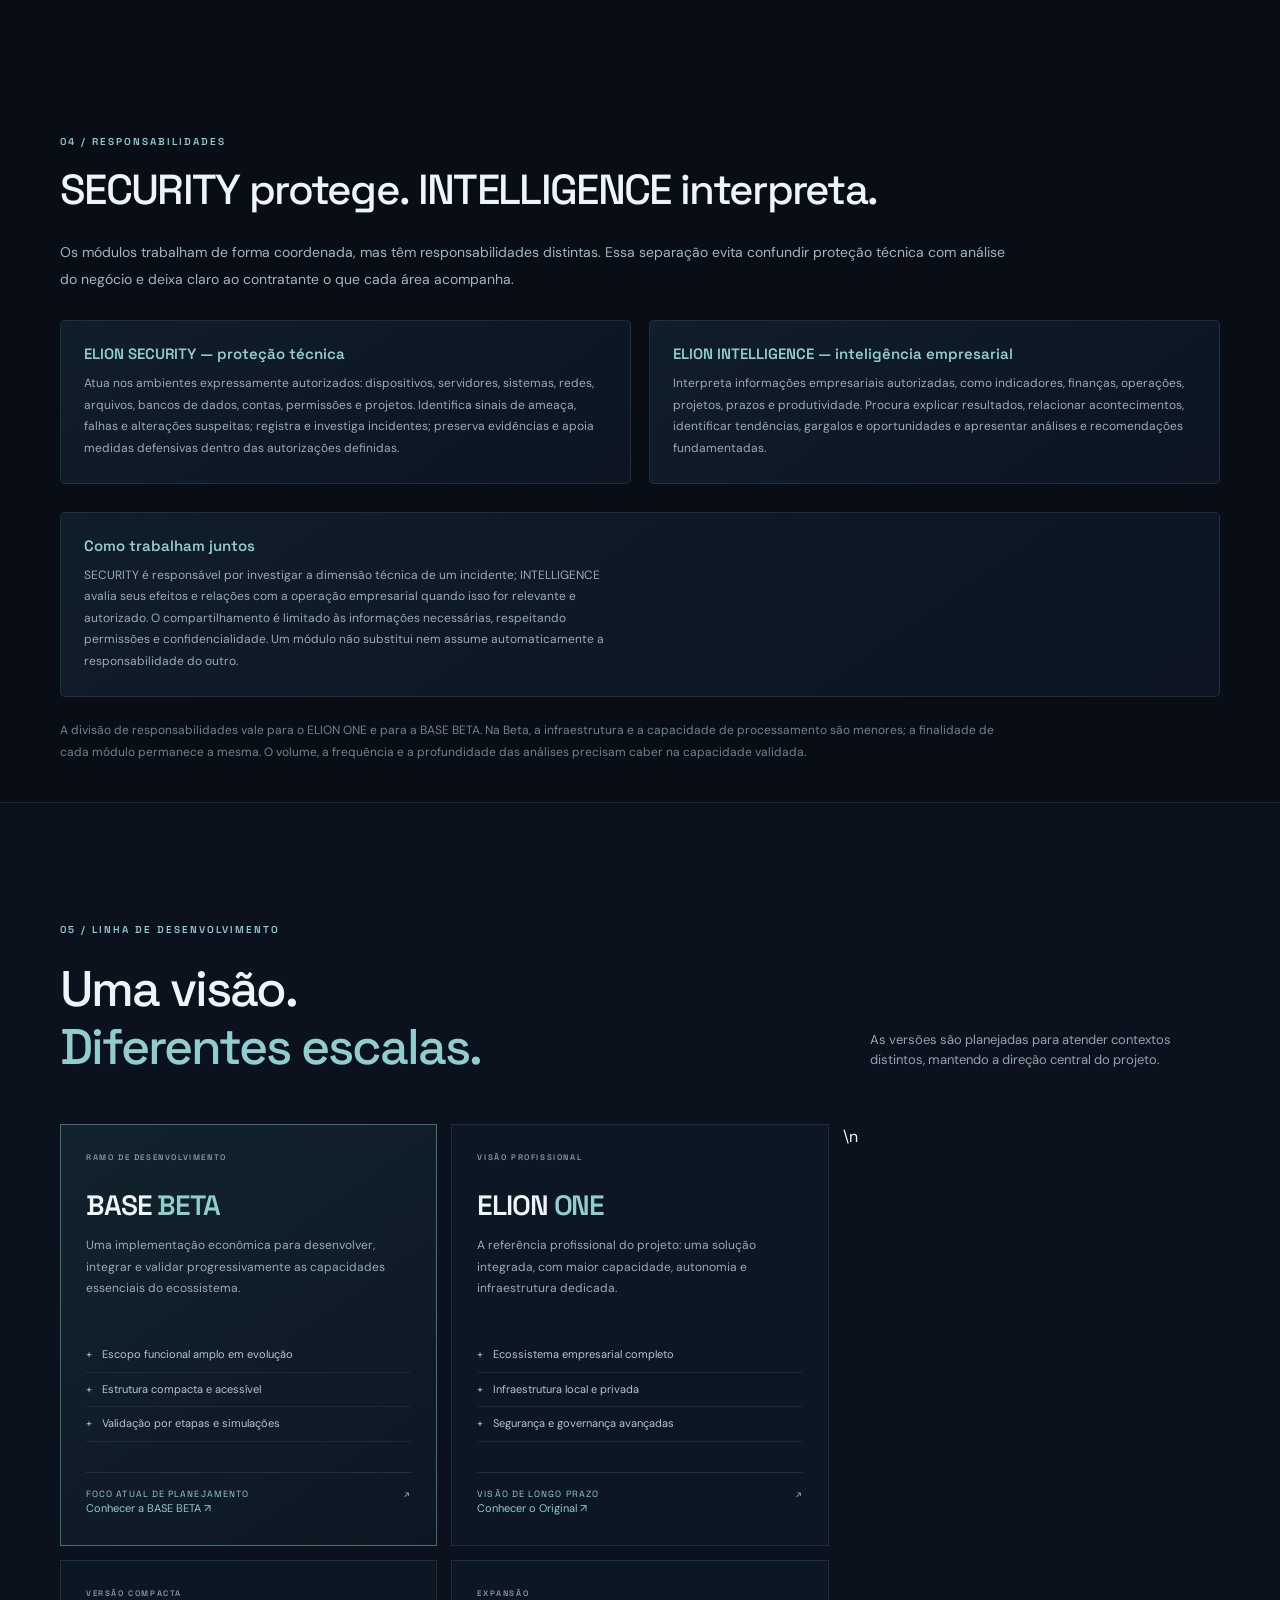
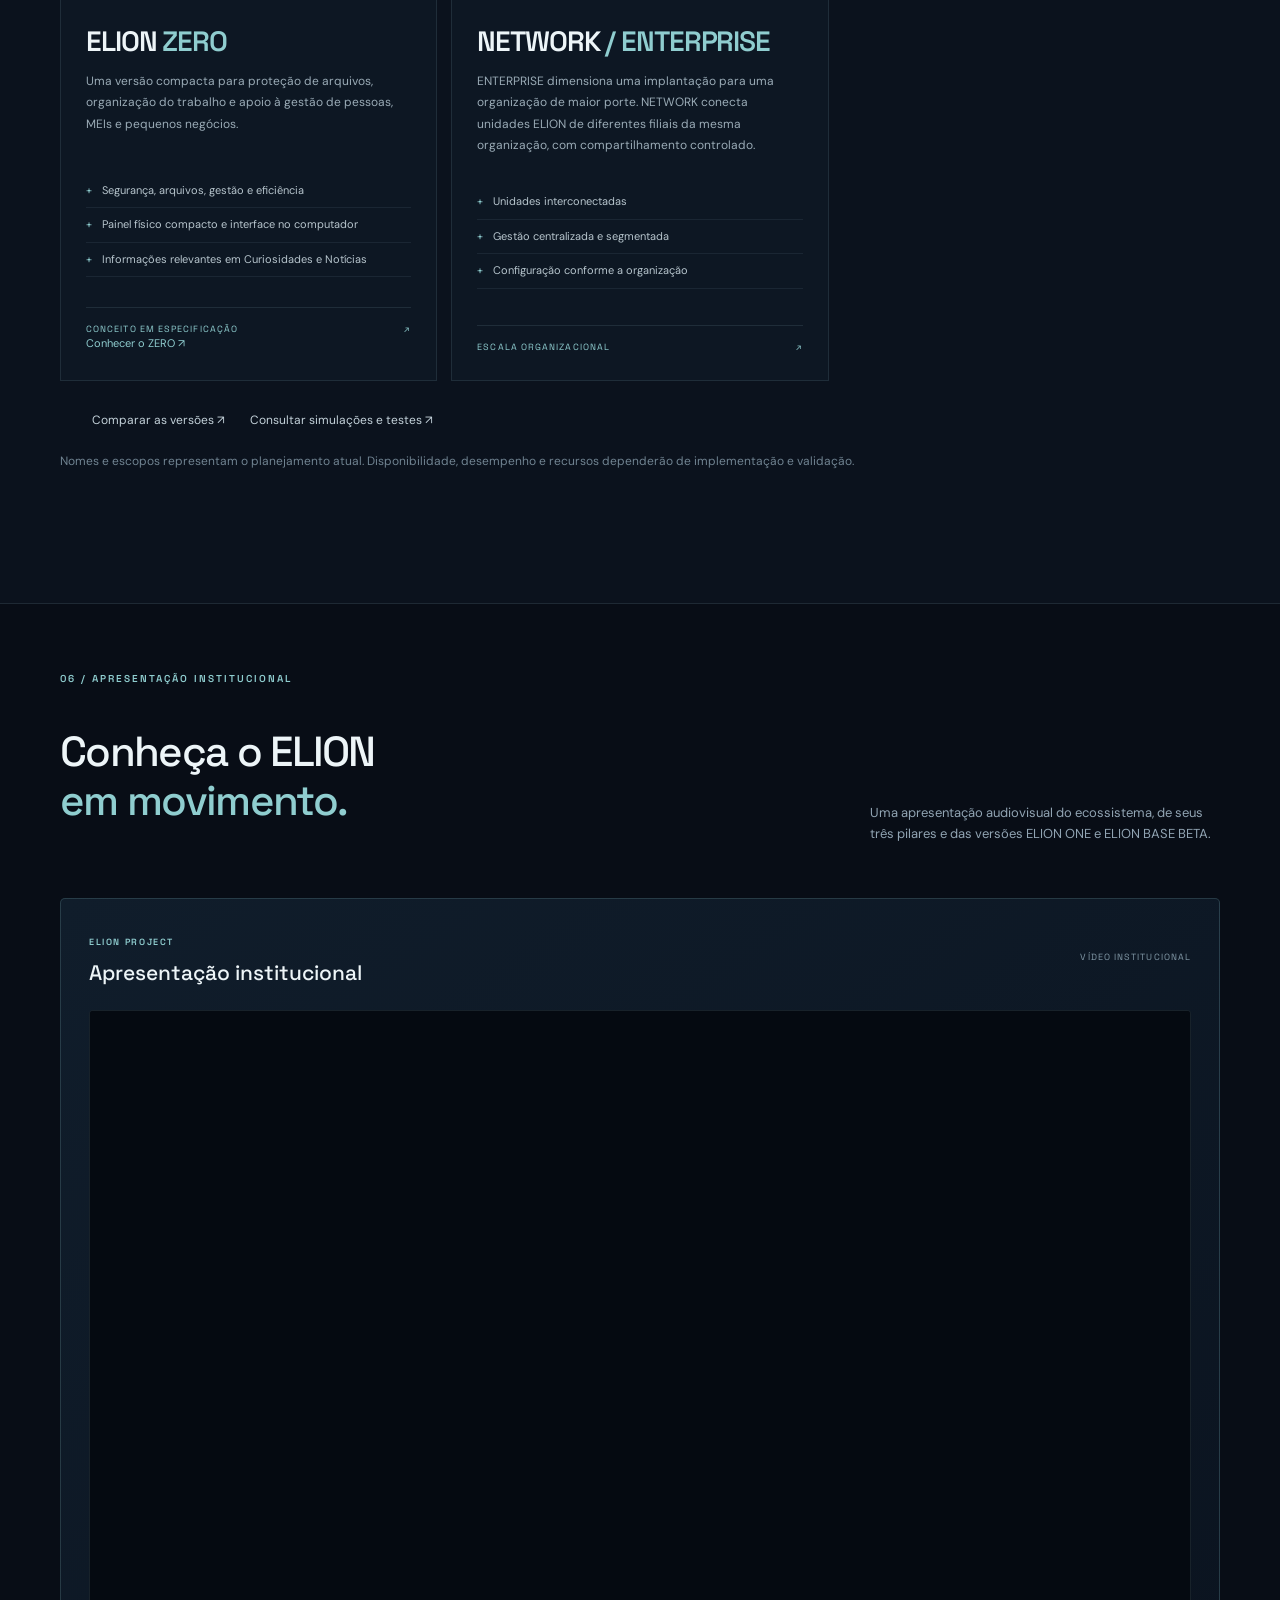
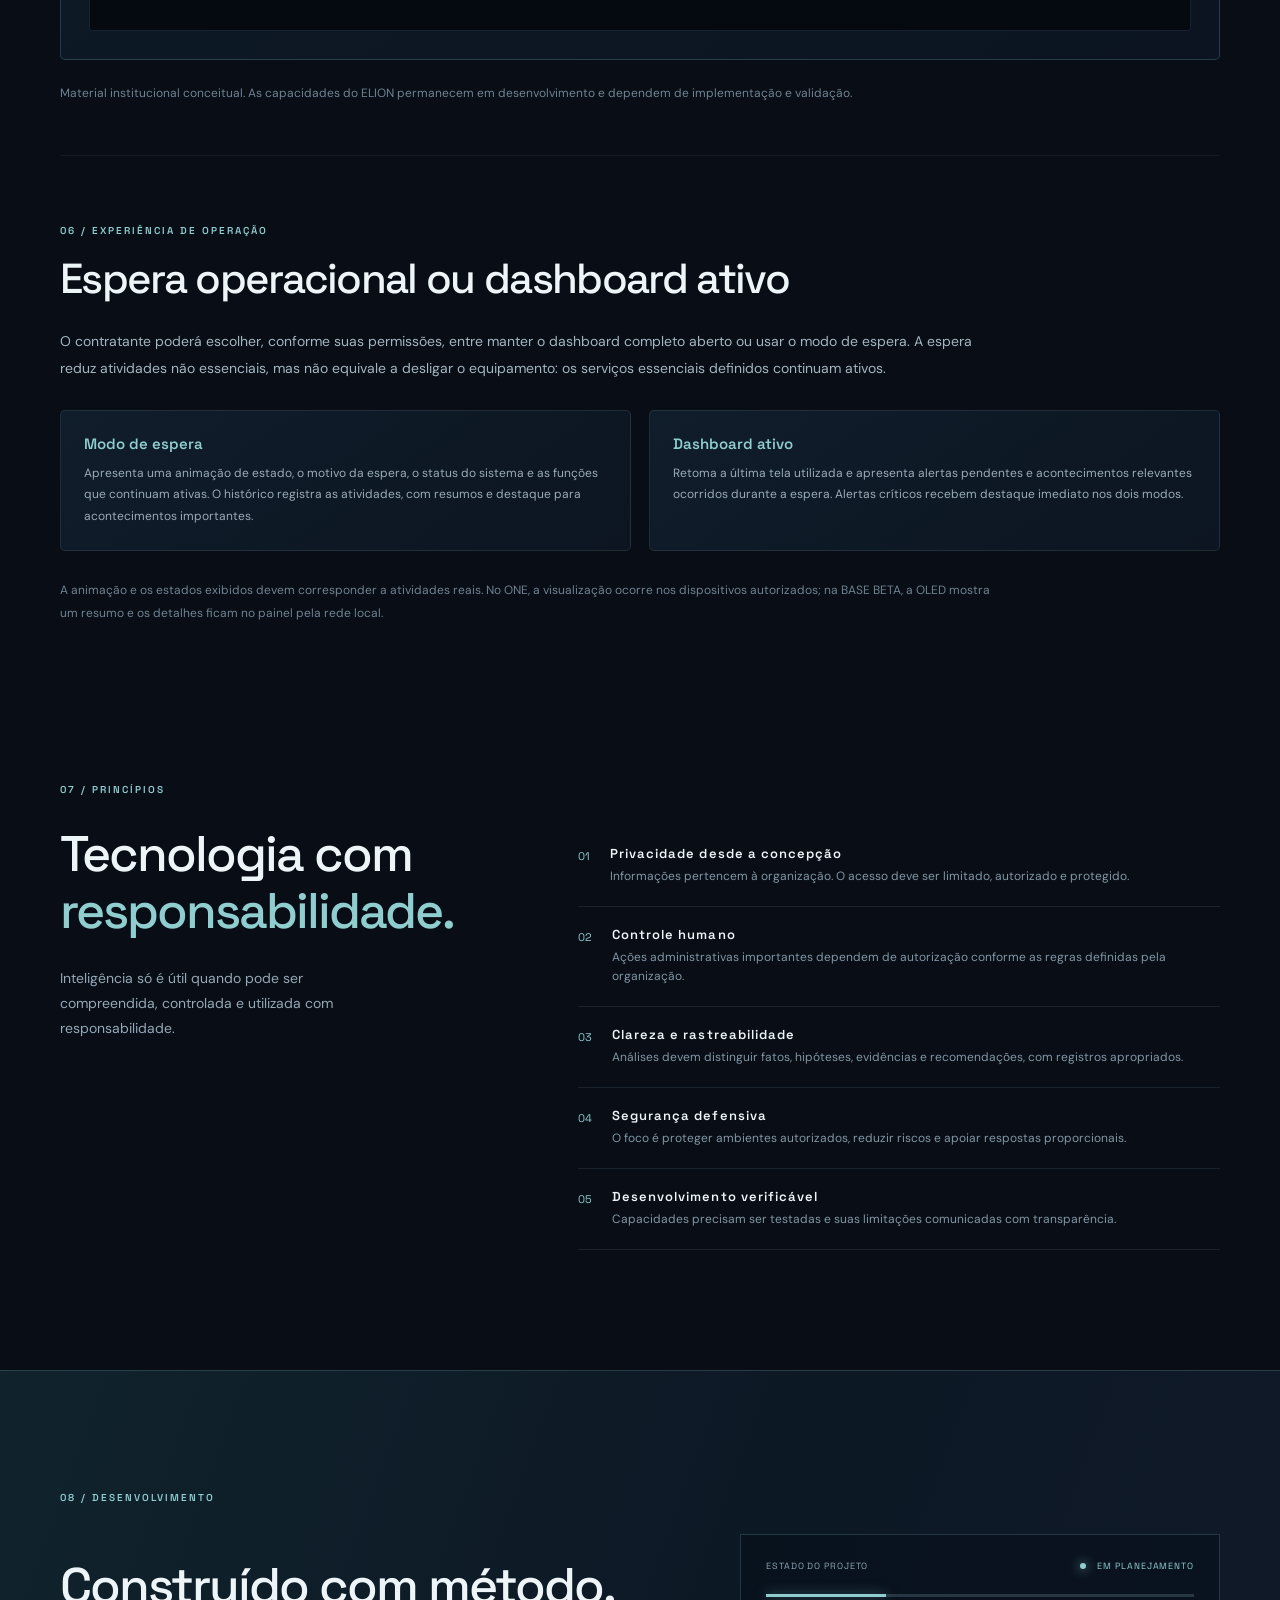
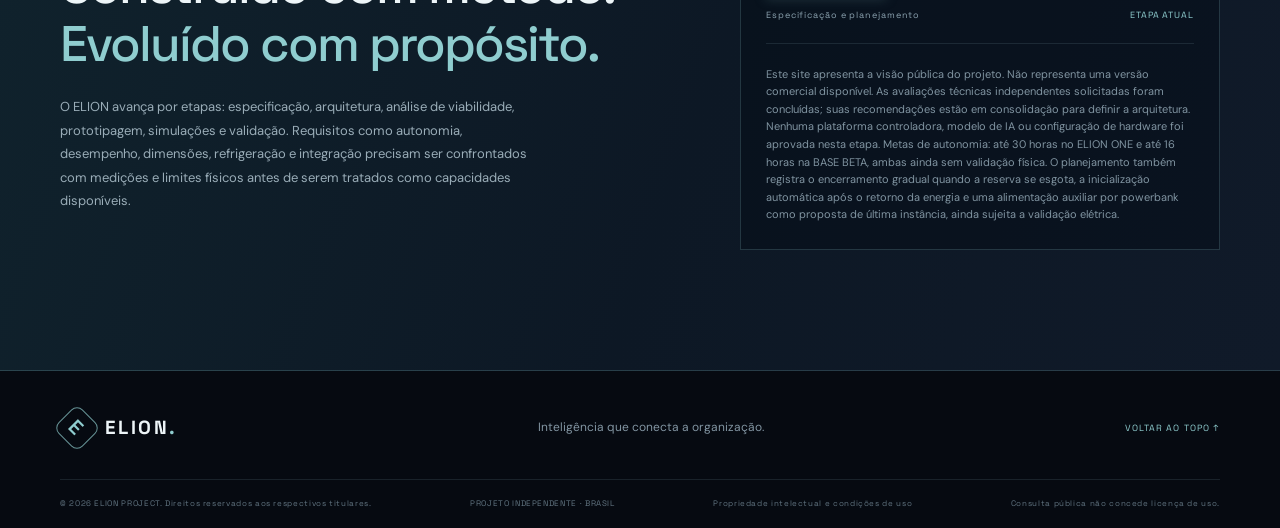
==== commit 4ab37e6d: "Add ELION ZERO to project overview" ====
--- a/index.html
+++ b/index.html
@@ -18,7 +18,7 @@
     <a class="brand" href="#inicio" aria-label="ELION — início"><span class="brand-mark">E</span><span>ELION<span class="brand-dot">.</span></span></a>
     <button class="menu-toggle" aria-label="Abrir menu" aria-expanded="false"><span></span><span></span></button>
     <nav class="nav" aria-label="Navegação principal">
-      <a href="#projeto">Projeto</a><a href="#versoes">Versões</a><a href="#video">Vídeo institucional</a><a href="original.html">ONE</a><a href="beta.html">BASE BETA</a><a href="comparativo.html">Comparativo</a><a href="testes.html">Testes</a>
+      <a href="#projeto">Projeto</a><a href="#versoes">Versões</a><a href="#video">Vídeo institucional</a><a href="original.html">ONE</a><a href="beta.html">BASE BETA</a><a href="zero.html">ZERO</a><a href="comparativo.html">Comparativo</a><a href="testes.html">Testes</a>
     </nav>
   </header>
   <main>
@@ -70,7 +70,7 @@
     <section class="versions section-pad" id="versoes"><div class="section-wrap">
       <div class="section-kicker">05 / LINHA DE DESENVOLVIMENTO</div><div class="section-heading"><div><h2>Uma visão.<br><span>Diferentes escalas.</span></h2></div><p>As versões são planejadas para atender contextos distintos, mantendo a direção central do projeto.</p></div>
       <div class="version-grid"><article class="version-card beta"><div class="version-label">RAMO DE DESENVOLVIMENTO</div><div class="version-name">BASE <span>BETA</span></div><p>Uma implementação econômica para desenvolver, integrar e validar progressivamente as capacidades essenciais do ecossistema.</p><ul><li>Escopo funcional amplo em evolução</li><li>Estrutura compacta e acessível</li><li>Validação por etapas e simulações</li></ul><div class="version-foot">FOCO ATUAL DE PLANEJAMENTO <span>↗</span></div><a class="detail-card-link" href="beta.html">Conhecer a BASE BETA ↗</a></article>
-      <article class="version-card"><div class="version-label">VISÃO PROFISSIONAL</div><div class="version-name">ELION <span>ONE</span></div><p>A referência profissional do projeto: uma solução integrada, com maior capacidade, autonomia e infraestrutura dedicada.</p><ul><li>Ecossistema empresarial completo</li><li>Infraestrutura local e privada</li><li>Segurança e governança avançadas</li></ul><div class="version-foot">VISÃO DE LONGO PRAZO <span>↗</span></div><a class="detail-card-link" href="original.html">Conhecer o Original ↗</a></article>
+      <article class="version-card"><div class="version-label">VISÃO PROFISSIONAL</div><div class="version-name">ELION <span>ONE</span></div><p>A referência profissional do projeto: uma solução integrada, com maior capacidade, autonomia e infraestrutura dedicada.</p><ul><li>Ecossistema empresarial completo</li><li>Infraestrutura local e privada</li><li>Segurança e governança avançadas</li></ul><div class="version-foot">VISÃO DE LONGO PRAZO <span>↗</span></div><a class="detail-card-link" href="original.html">Conhecer o Original ↗</a></article>\n      <article class="version-card"><div class="version-label">VERSÃO COMPACTA</div><div class="version-name">ELION <span>ZERO</span></div><p>Uma versão compacta para proteção de arquivos, organização do trabalho e apoio à gestão de pessoas, MEIs e pequenos negócios.</p><ul><li>Segurança, arquivos, gestão e eficiência</li><li>Painel físico compacto e interface no computador</li><li>Informações relevantes em Curiosidades e Notícias</li></ul><div class="version-foot">CONCEITO EM ESPECIFICAÇÃO <span>↗</span></div><a class="detail-card-link" href="zero.html">Conhecer o ZERO ↗</a></article>
       <article class="version-card"><div class="version-label">EXPANSÃO</div><div class="version-name">NETWORK <span>/ ENTERPRISE</span></div><p>ENTERPRISE dimensiona uma implantação para uma organização de maior porte. NETWORK conecta unidades ELION de diferentes filiais da mesma organização, com compartilhamento controlado.</p><ul><li>Unidades interconectadas</li><li>Gestão centralizada e segmentada</li><li>Configuração conforme a organização</li></ul><div class="version-foot">ESCALA ORGANIZACIONAL <span>↗</span></div></article></div><div class="detail-links section-wrap"><a class="text-link" href="comparativo.html">Comparar as versões ↗</a><a class="text-link" href="testes.html">Consultar simulações e testes ↗</a></div>
       <p class="muted version-disclaimer">Nomes e escopos representam o planejamento atual. Disponibilidade, desempenho e recursos dependerão de implementação e validação.</p>
     </div></section>
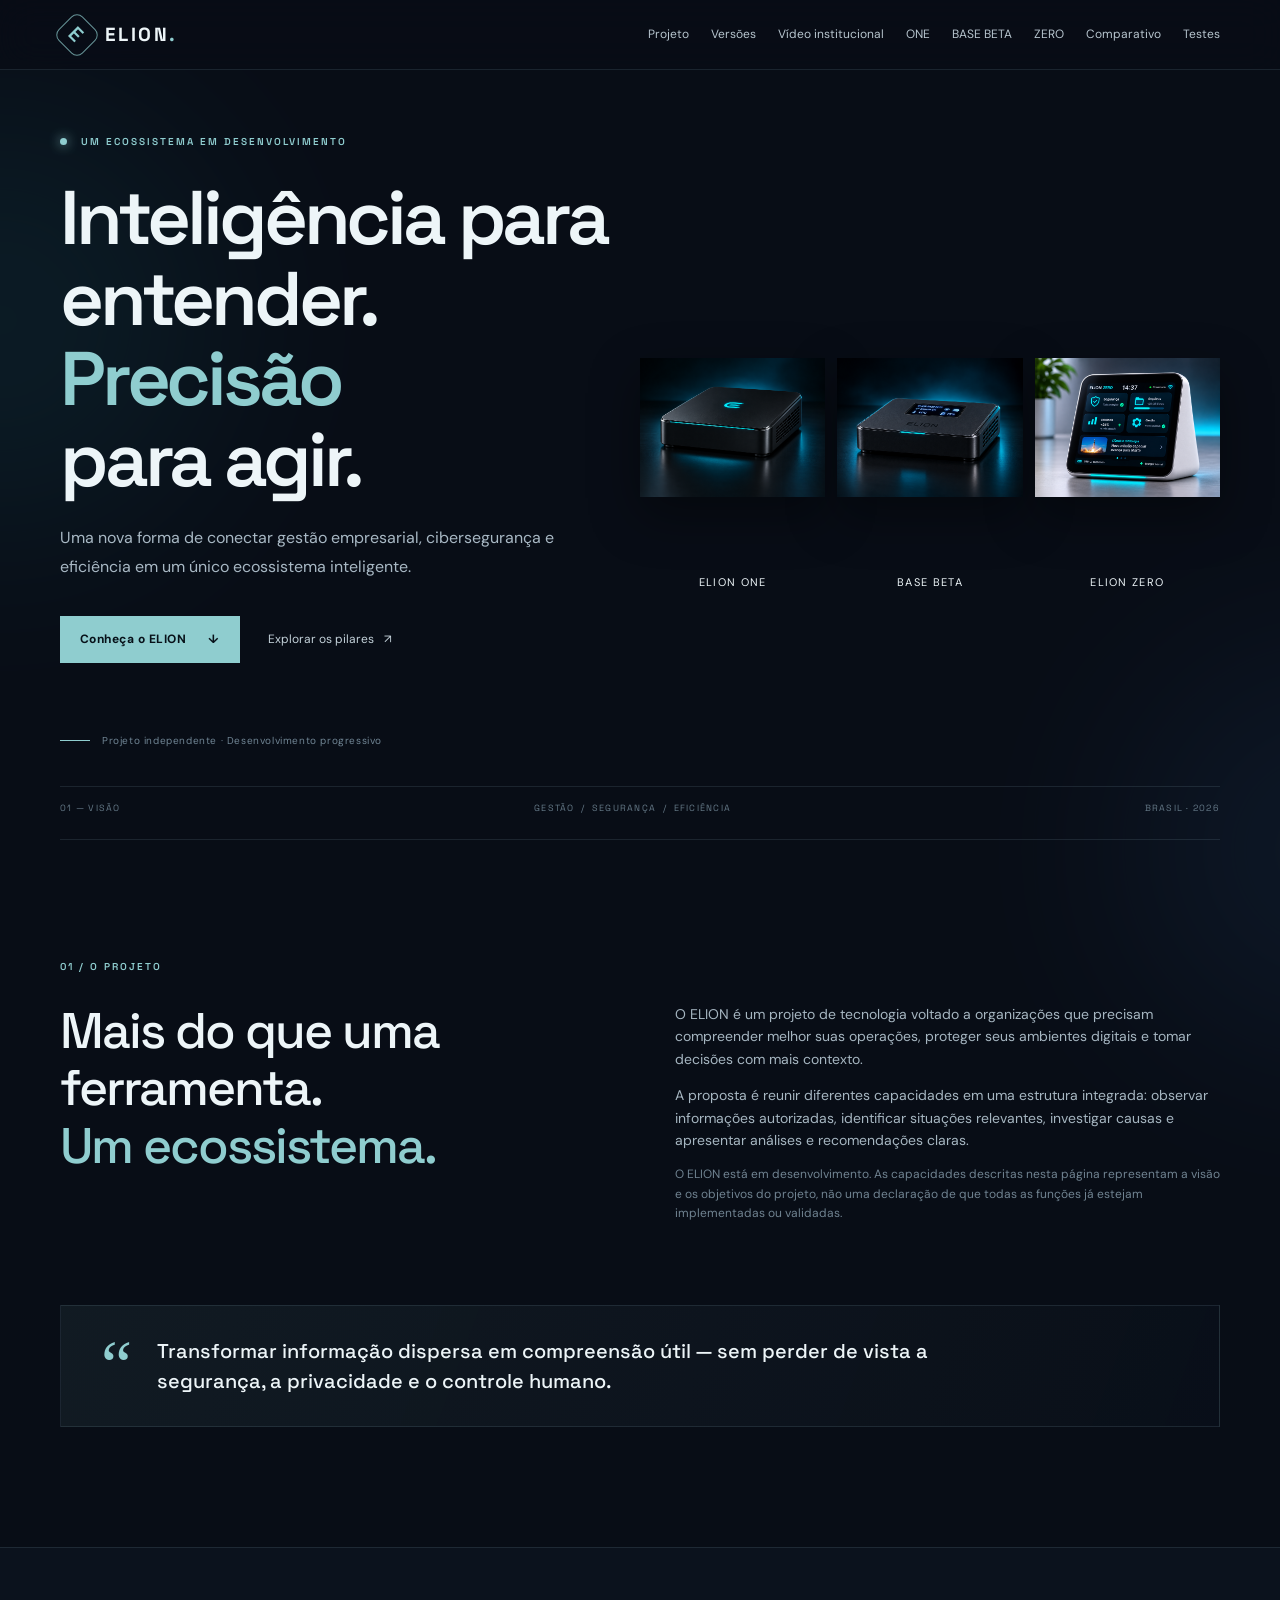
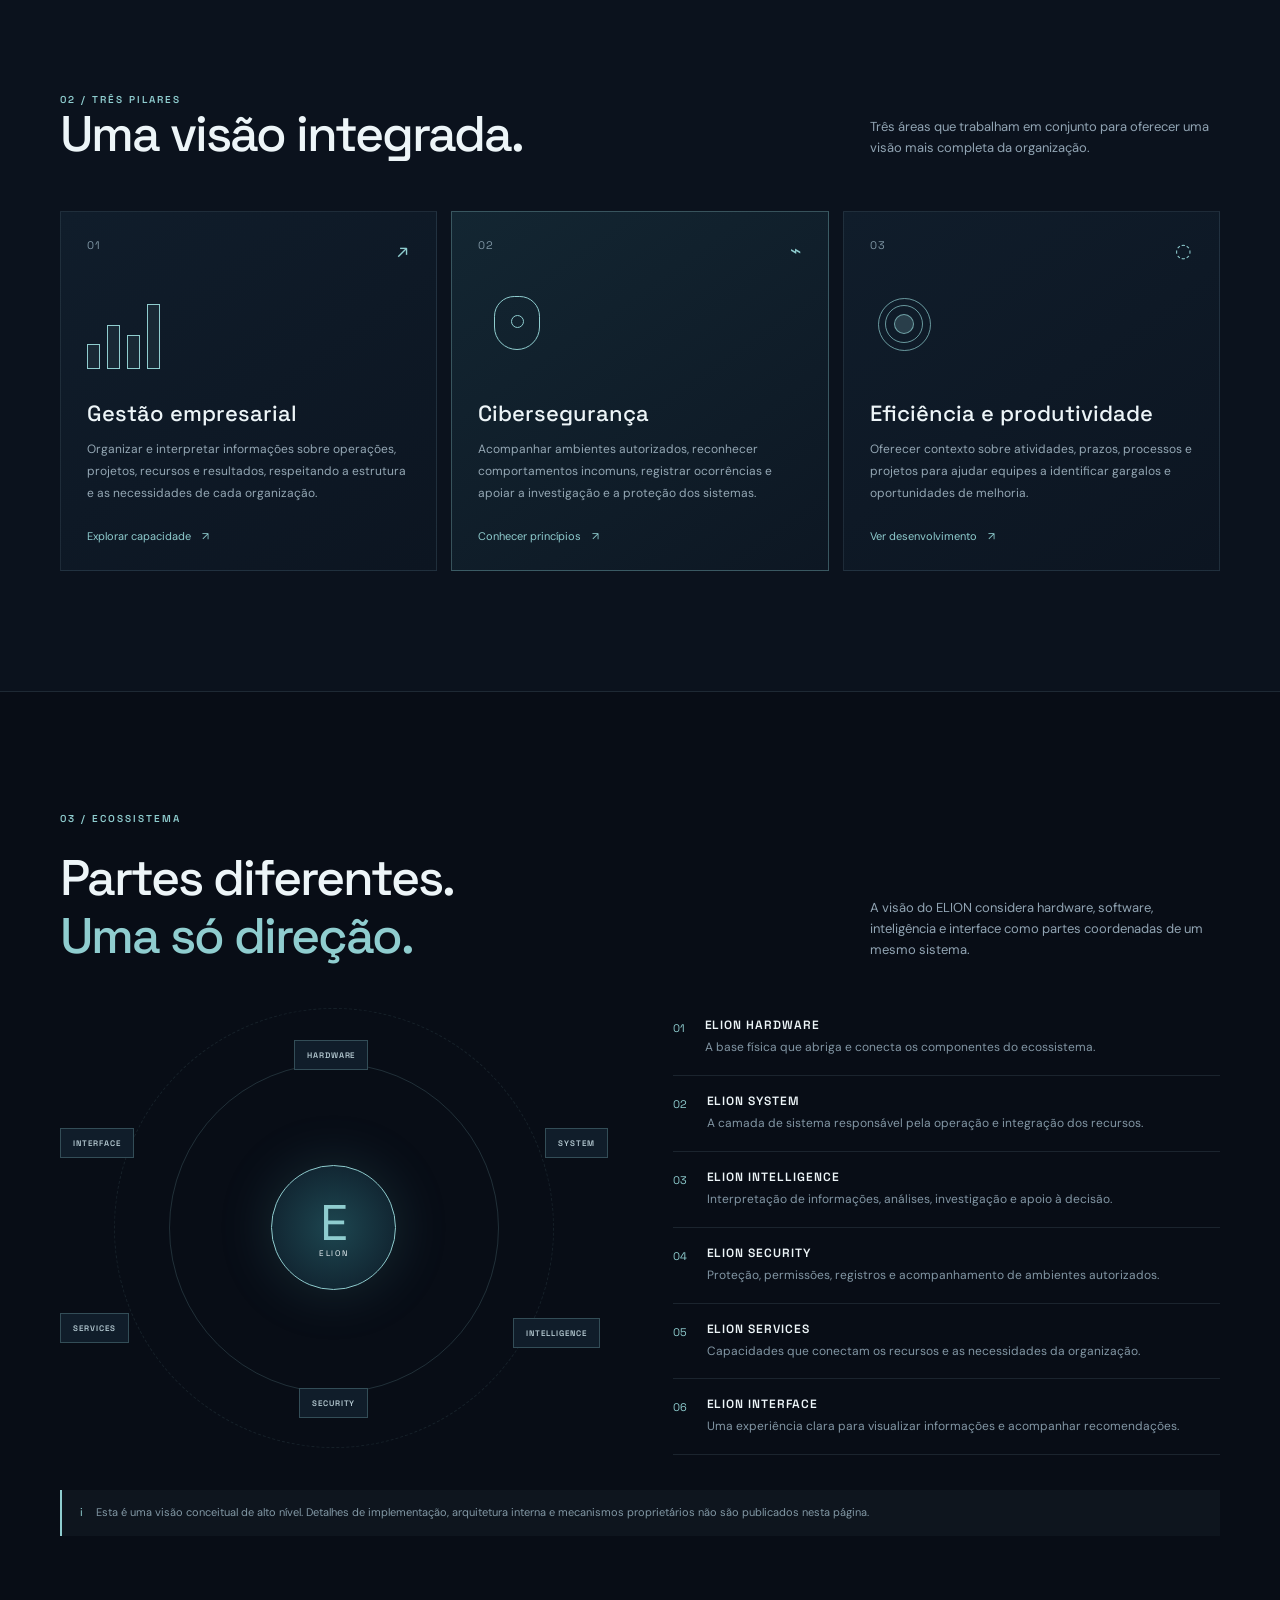
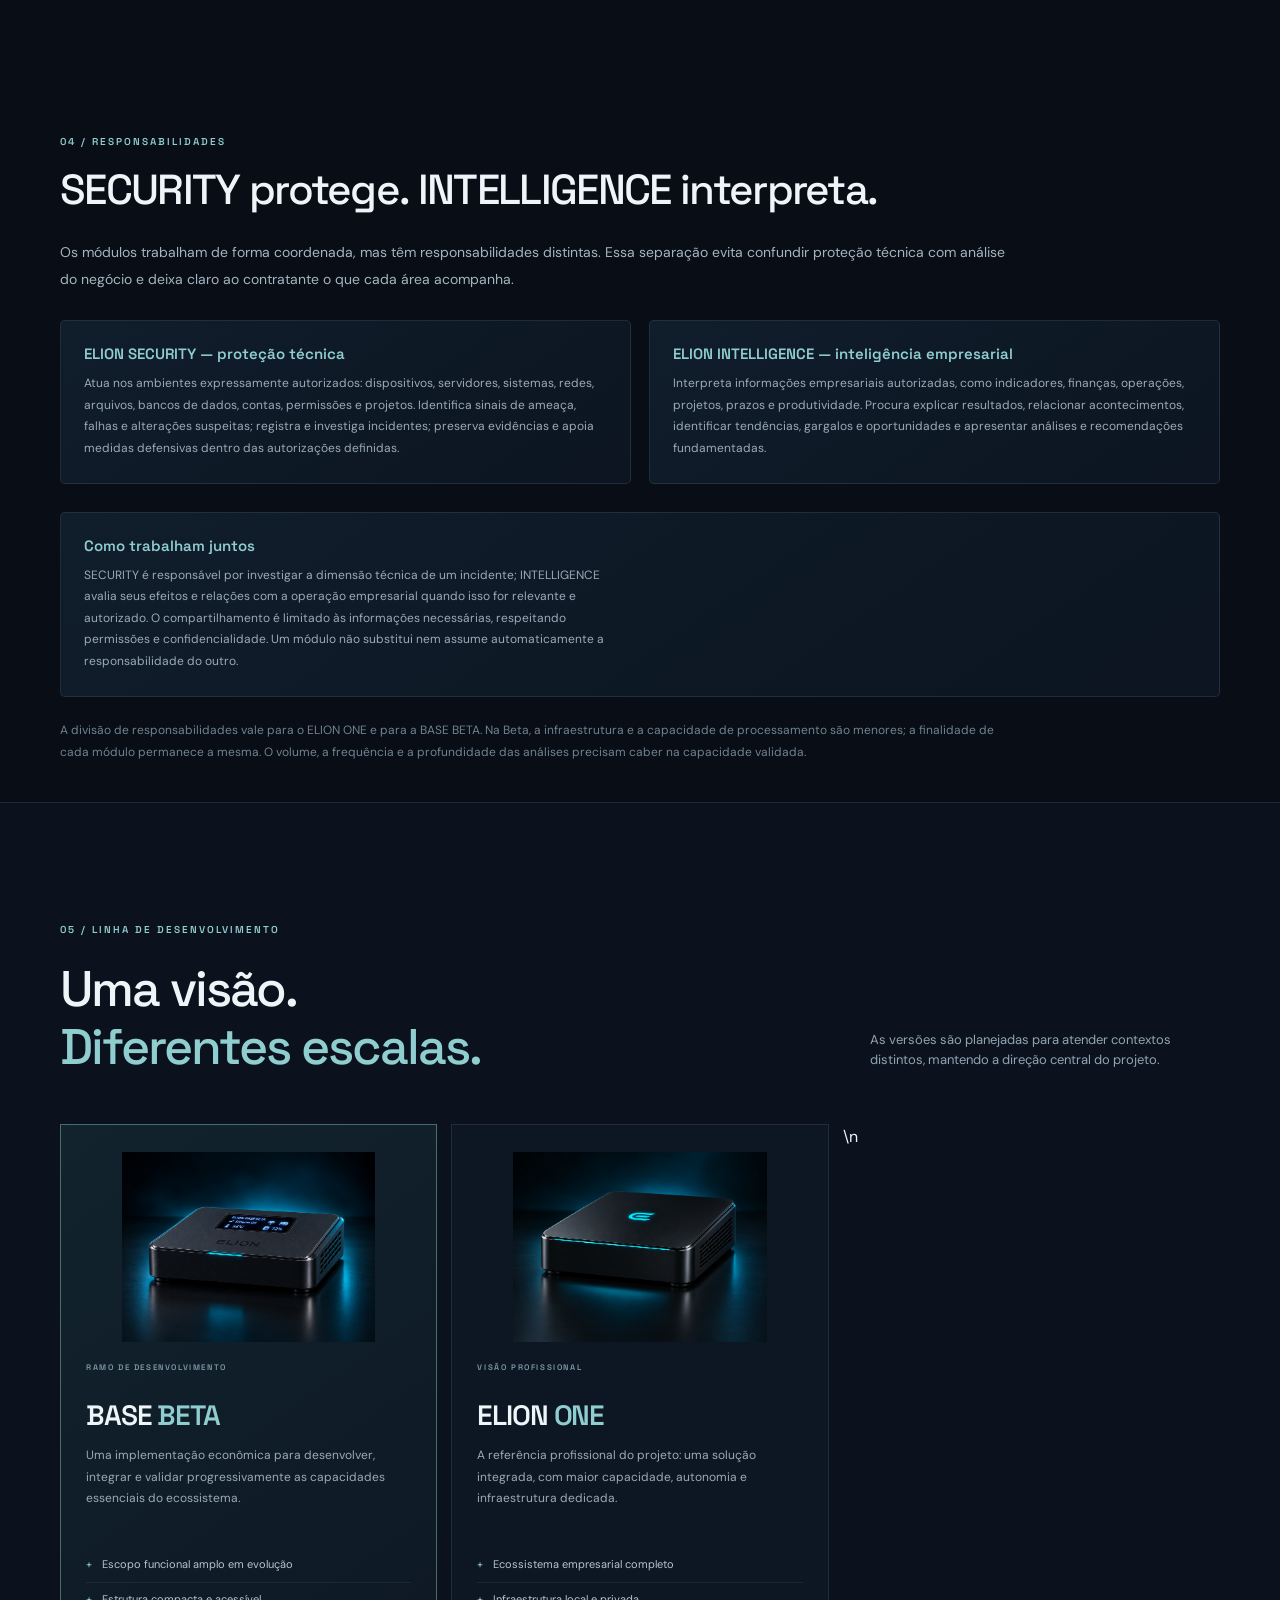
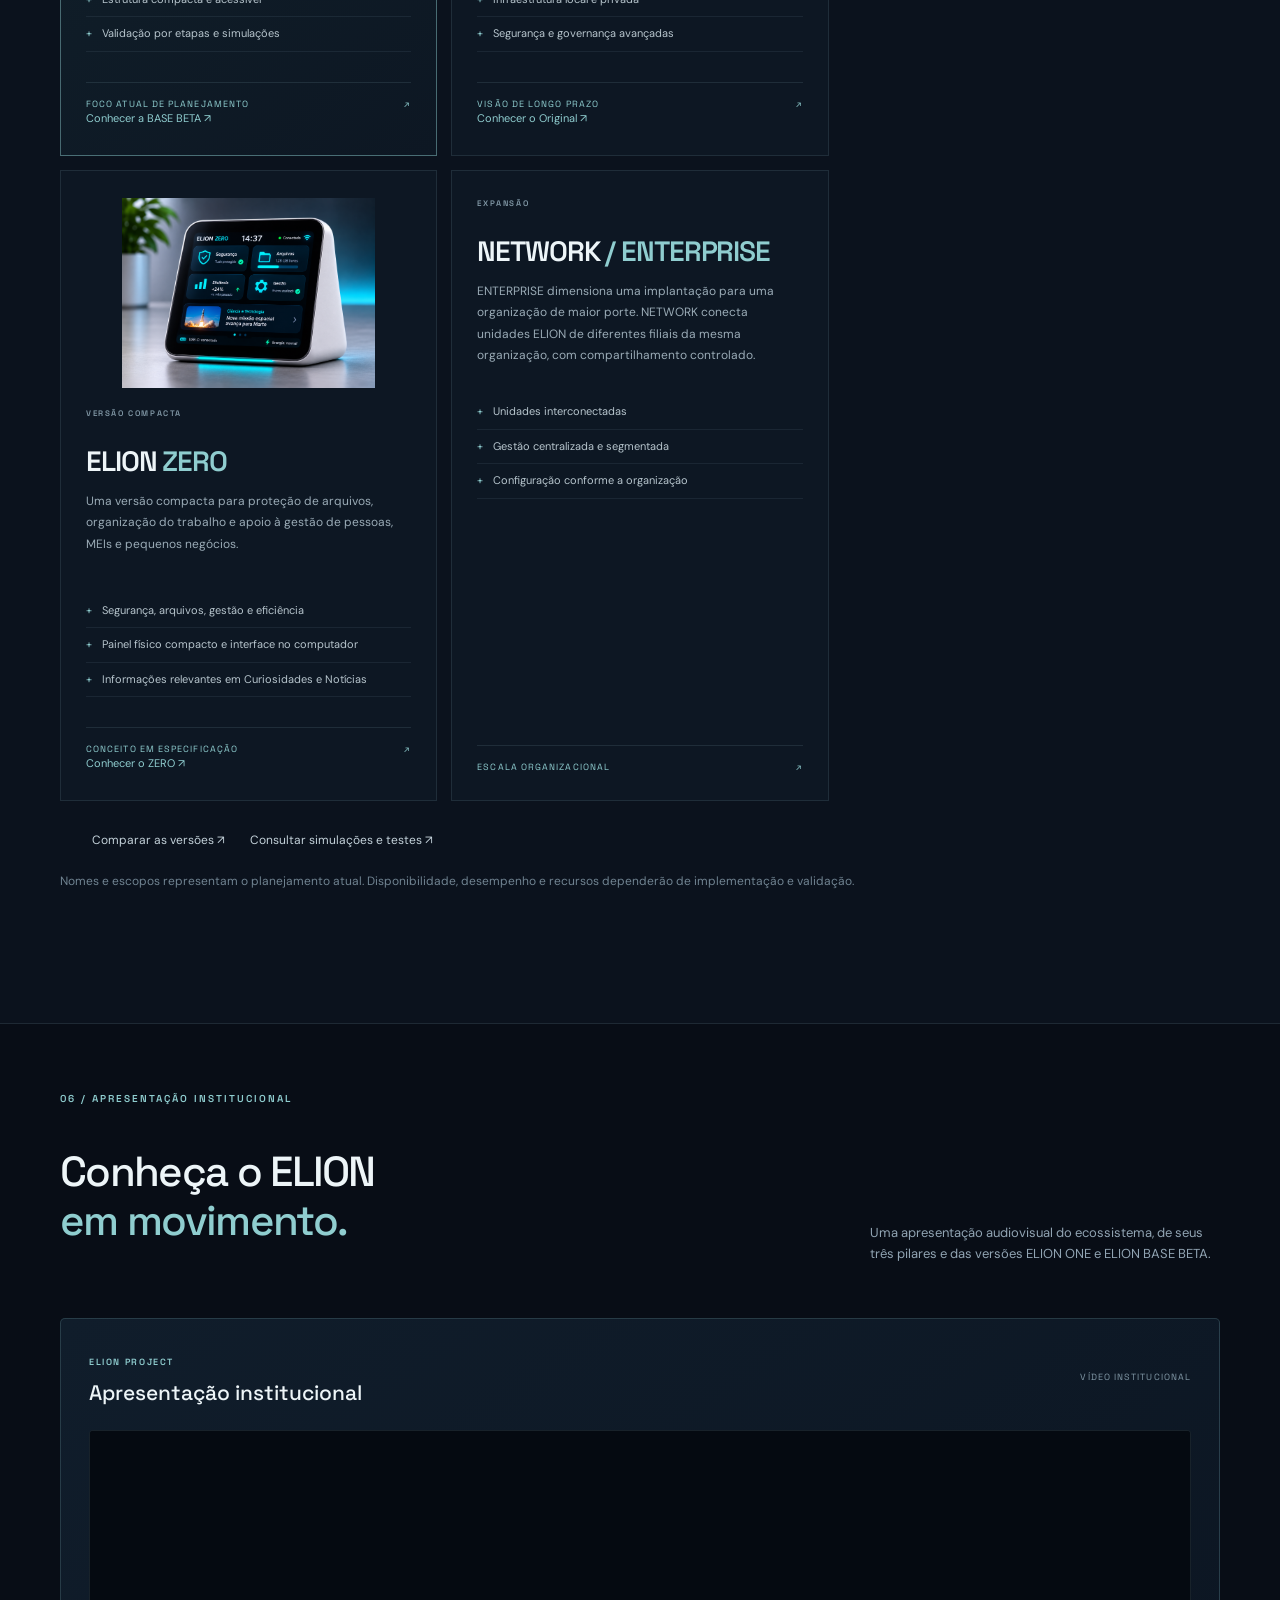
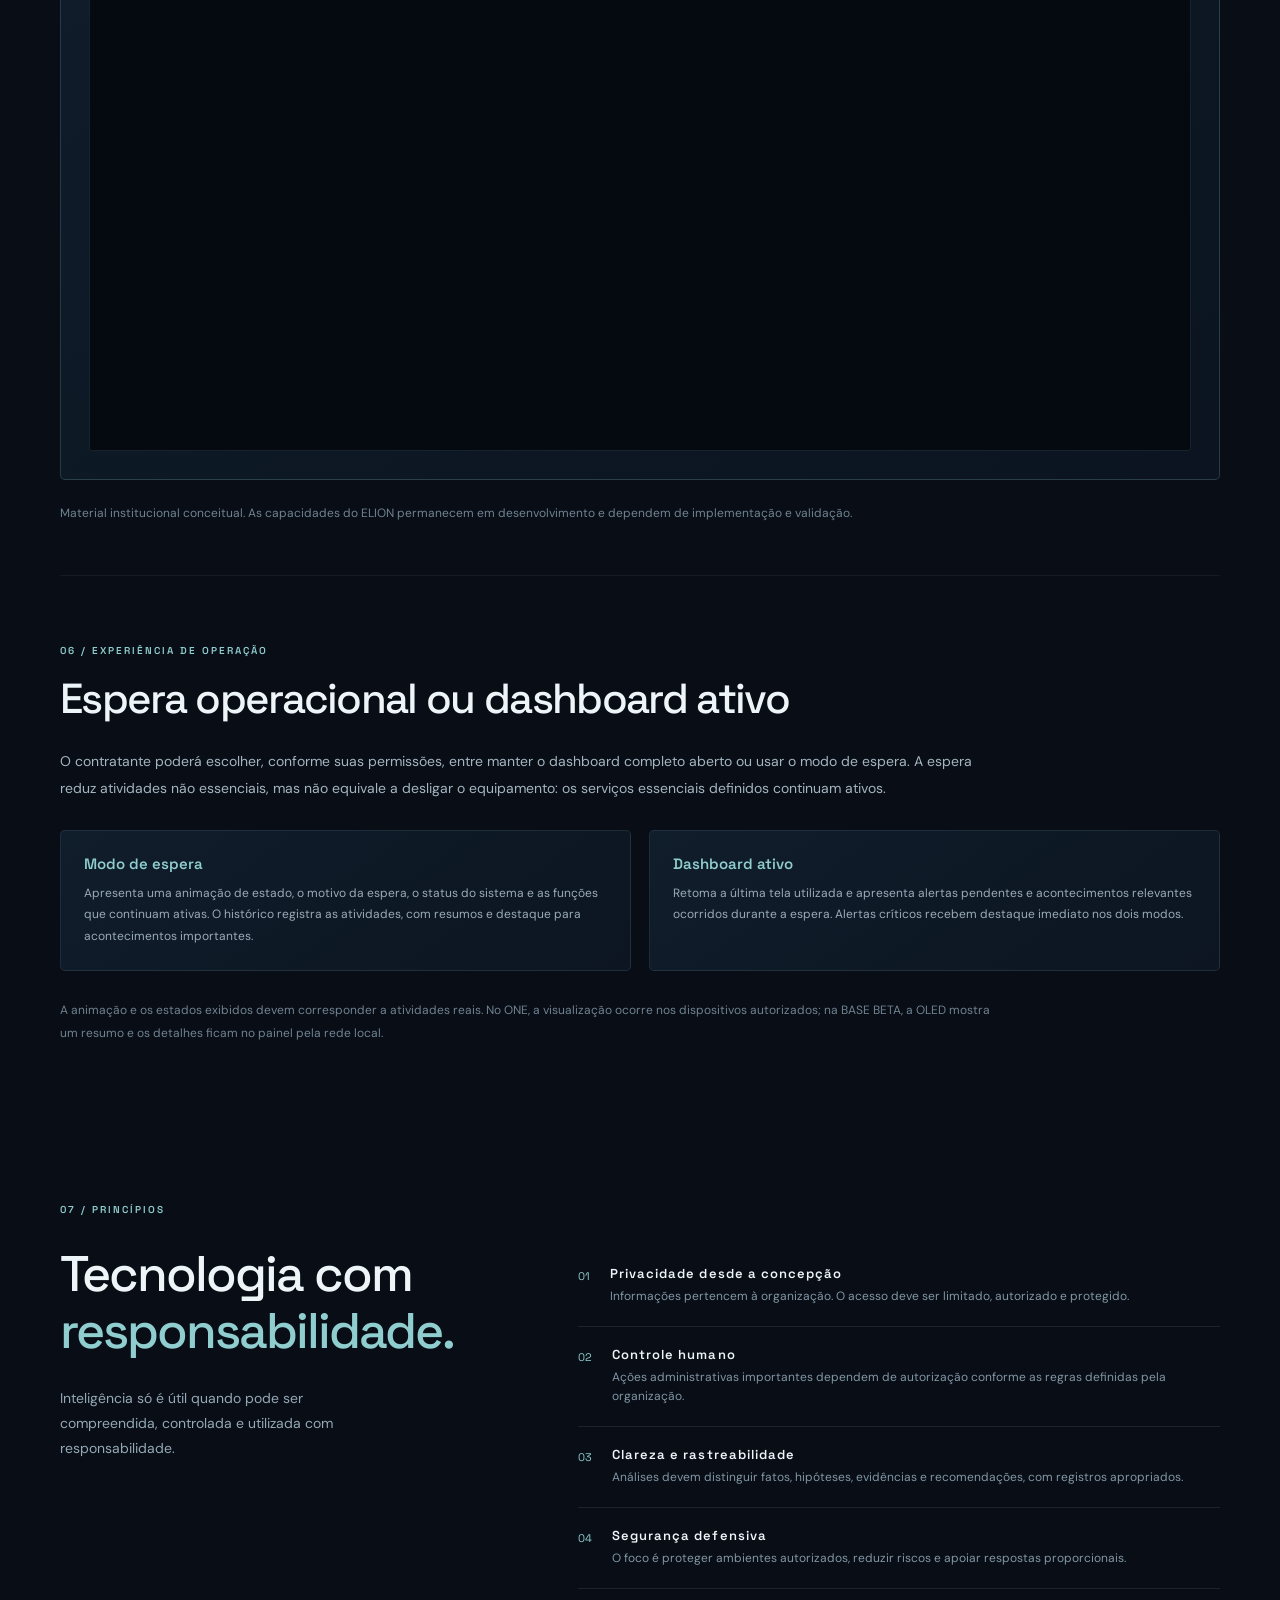
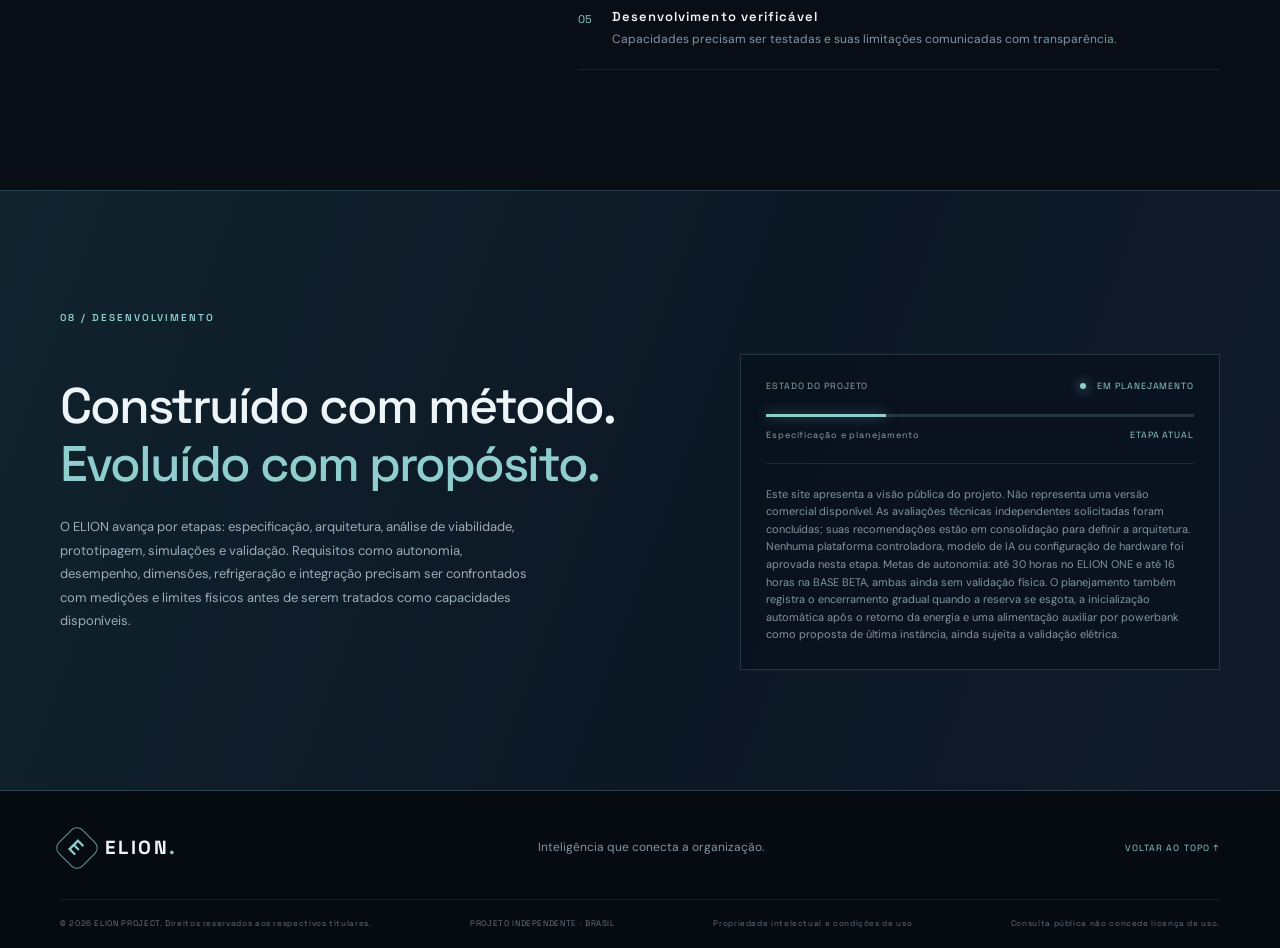
==== commit 93461d22: "Replace product mockups with official ELION renders" ====
--- a/index.html
+++ b/index.html
@@ -11,6 +11,18 @@
   <link href="https://fonts.googleapis.com/css2?family=DM+Sans:wght@400;500;600;700&family=Space+Grotesk:wght@400;500;600;700&display=swap" rel="stylesheet">
   <link rel="stylesheet" href="assets/css/style.css">
   <script src="assets/js/main.js" defer></script>
+<style>
+.product-triptych{display:grid!important;grid-template-columns:repeat(3,minmax(0,1fr));gap:12px;align-items:center}
+.product-triptych a{min-width:0;display:flex;flex-direction:column;align-items:center;gap:12px;text-decoration:none;color:var(--text,#edf5f8);font-size:11px;letter-spacing:.12em;text-align:center}
+.product-triptych img{display:block;width:100%;height:270px;object-fit:contain;filter:drop-shadow(0 18px 25px #0006);transition:transform .25s}
+.product-triptych a:hover img{transform:translateY(-6px)}
+.version-card .version-product-image{display:block;width:100%;height:190px;object-fit:contain;margin:0 auto 20px}
+.detail-product-visual{width:min(760px,100%);height:clamp(230px,42vw,440px);margin:36px auto 12px;padding:18px;border:1px solid rgba(143,205,207,.18);border-radius:18px;background:radial-gradient(ellipse,#19313e,#0b1420 68%);display:grid;place-items:center}
+.detail-product-visual img{width:100%;height:100%;object-fit:contain;filter:drop-shadow(0 18px 25px #0006)}
+.compare-product-images{display:grid;grid-template-columns:repeat(3,1fr);gap:18px;margin:32px auto;max-width:980px}
+.compare-product-images img{width:100%;height:220px;object-fit:contain;padding:12px;border:1px solid rgba(143,205,207,.18);border-radius:14px;background:#0b1420}
+@media(max-width:700px){.product-triptych img{height:190px}.product-triptych{gap:5px}.product-triptych a{font-size:9px}.compare-product-images{gap:8px}.compare-product-images img{height:140px;padding:5px}}
+</style>
 </head>
 <body>
   <div class="ambient ambient-one"></div><div class="ambient ambient-two"></div>
@@ -30,11 +42,10 @@
         <div class="hero-actions"><a class="button button-primary" href="#projeto">Conheça o ELION <span>↓</span></a><a class="text-link" href="#pilares">Explorar os pilares <span>↗</span></a></div>
         <div class="hero-note"><span class="line"></span> Projeto independente · Desenvolvimento progressivo</div>
       </div>
-      <div class="hero-visual" aria-label="Representação visual abstrata do ecossistema ELION">
-        <div class="orbit orbit-a"></div><div class="orbit orbit-b"></div><div class="orbit orbit-c"></div>
-        <div class="core-glow"></div><div class="core"><div class="core-symbol">E</div><div class="core-label">ELION <small>INTELLIGENCE SYSTEM</small></div></div>
-        <div class="orbit-tag tag-top"><i></i> INTELLIGENCE</div><div class="orbit-tag tag-right"><i></i> SECURITY</div><div class="orbit-tag tag-bottom"><i></i> MANAGEMENT</div>
-        <div class="visual-caption">CONNECTED BY INTELLIGENCE <span>01 / 03</span></div>
+      <div class="hero-visual product-triptych" aria-label="Imagens das três versões ELION">
+        <a href="original.html"><img src="comercial/assets/images/elion%20one.png" alt="ELION ONE"><span>ELION ONE</span></a>
+        <a href="beta.html"><img src="comercial/assets/images/elion%20base%20beta.png" alt="ELION BASE BETA"><span>BASE BETA</span></a>
+        <a href="zero.html"><img src="comercial/assets/images/elion%20zero.png" alt="ELION ZERO"><span>ELION ZERO</span></a>
       </div>
       <div class="hero-bottom"><span>01 — VISÃO</span><span>GESTÃO&nbsp; / &nbsp;SEGURANÇA&nbsp; / &nbsp;EFICIÊNCIA</span><span>BRASIL · 2026</span></div>
     </section>
@@ -69,8 +80,8 @@
     </section>
     <section class="versions section-pad" id="versoes"><div class="section-wrap">
       <div class="section-kicker">05 / LINHA DE DESENVOLVIMENTO</div><div class="section-heading"><div><h2>Uma visão.<br><span>Diferentes escalas.</span></h2></div><p>As versões são planejadas para atender contextos distintos, mantendo a direção central do projeto.</p></div>
-      <div class="version-grid"><article class="version-card beta"><div class="version-label">RAMO DE DESENVOLVIMENTO</div><div class="version-name">BASE <span>BETA</span></div><p>Uma implementação econômica para desenvolver, integrar e validar progressivamente as capacidades essenciais do ecossistema.</p><ul><li>Escopo funcional amplo em evolução</li><li>Estrutura compacta e acessível</li><li>Validação por etapas e simulações</li></ul><div class="version-foot">FOCO ATUAL DE PLANEJAMENTO <span>↗</span></div><a class="detail-card-link" href="beta.html">Conhecer a BASE BETA ↗</a></article>
-      <article class="version-card"><div class="version-label">VISÃO PROFISSIONAL</div><div class="version-name">ELION <span>ONE</span></div><p>A referência profissional do projeto: uma solução integrada, com maior capacidade, autonomia e infraestrutura dedicada.</p><ul><li>Ecossistema empresarial completo</li><li>Infraestrutura local e privada</li><li>Segurança e governança avançadas</li></ul><div class="version-foot">VISÃO DE LONGO PRAZO <span>↗</span></div><a class="detail-card-link" href="original.html">Conhecer o Original ↗</a></article>\n      <article class="version-card"><div class="version-label">VERSÃO COMPACTA</div><div class="version-name">ELION <span>ZERO</span></div><p>Uma versão compacta para proteção de arquivos, organização do trabalho e apoio à gestão de pessoas, MEIs e pequenos negócios.</p><ul><li>Segurança, arquivos, gestão e eficiência</li><li>Painel físico compacto e interface no computador</li><li>Informações relevantes em Curiosidades e Notícias</li></ul><div class="version-foot">CONCEITO EM ESPECIFICAÇÃO <span>↗</span></div><a class="detail-card-link" href="zero.html">Conhecer o ZERO ↗</a></article>
+      <div class="version-grid"><article class="version-card beta"><img class="version-product-image" src="comercial/assets/images/elion%20base%20beta.png" alt="ELION BASE BETA"><div class="version-label">RAMO DE DESENVOLVIMENTO</div><div class="version-name">BASE <span>BETA</span></div><p>Uma implementação econômica para desenvolver, integrar e validar progressivamente as capacidades essenciais do ecossistema.</p><ul><li>Escopo funcional amplo em evolução</li><li>Estrutura compacta e acessível</li><li>Validação por etapas e simulações</li></ul><div class="version-foot">FOCO ATUAL DE PLANEJAMENTO <span>↗</span></div><a class="detail-card-link" href="beta.html">Conhecer a BASE BETA ↗</a></article>
+      <article class="version-card"><img class="version-product-image" src="comercial/assets/images/elion%20one.png" alt="ELION ONE"><div class="version-label">VISÃO PROFISSIONAL</div><div class="version-name">ELION <span>ONE</span></div><p>A referência profissional do projeto: uma solução integrada, com maior capacidade, autonomia e infraestrutura dedicada.</p><ul><li>Ecossistema empresarial completo</li><li>Infraestrutura local e privada</li><li>Segurança e governança avançadas</li></ul><div class="version-foot">VISÃO DE LONGO PRAZO <span>↗</span></div><a class="detail-card-link" href="original.html">Conhecer o Original ↗</a></article>\n      <article class="version-card"><img class="version-product-image" src="comercial/assets/images/elion%20zero.png" alt="ELION ZERO"><div class="version-label">VERSÃO COMPACTA</div><div class="version-name">ELION <span>ZERO</span></div><p>Uma versão compacta para proteção de arquivos, organização do trabalho e apoio à gestão de pessoas, MEIs e pequenos negócios.</p><ul><li>Segurança, arquivos, gestão e eficiência</li><li>Painel físico compacto e interface no computador</li><li>Informações relevantes em Curiosidades e Notícias</li></ul><div class="version-foot">CONCEITO EM ESPECIFICAÇÃO <span>↗</span></div><a class="detail-card-link" href="zero.html">Conhecer o ZERO ↗</a></article>
       <article class="version-card"><div class="version-label">EXPANSÃO</div><div class="version-name">NETWORK <span>/ ENTERPRISE</span></div><p>ENTERPRISE dimensiona uma implantação para uma organização de maior porte. NETWORK conecta unidades ELION de diferentes filiais da mesma organização, com compartilhamento controlado.</p><ul><li>Unidades interconectadas</li><li>Gestão centralizada e segmentada</li><li>Configuração conforme a organização</li></ul><div class="version-foot">ESCALA ORGANIZACIONAL <span>↗</span></div></article></div><div class="detail-links section-wrap"><a class="text-link" href="comparativo.html">Comparar as versões ↗</a><a class="text-link" href="testes.html">Consultar simulações e testes ↗</a></div>
       <p class="muted version-disclaimer">Nomes e escopos representam o planejamento atual. Disponibilidade, desempenho e recursos dependerão de implementação e validação.</p>
     </div></section>
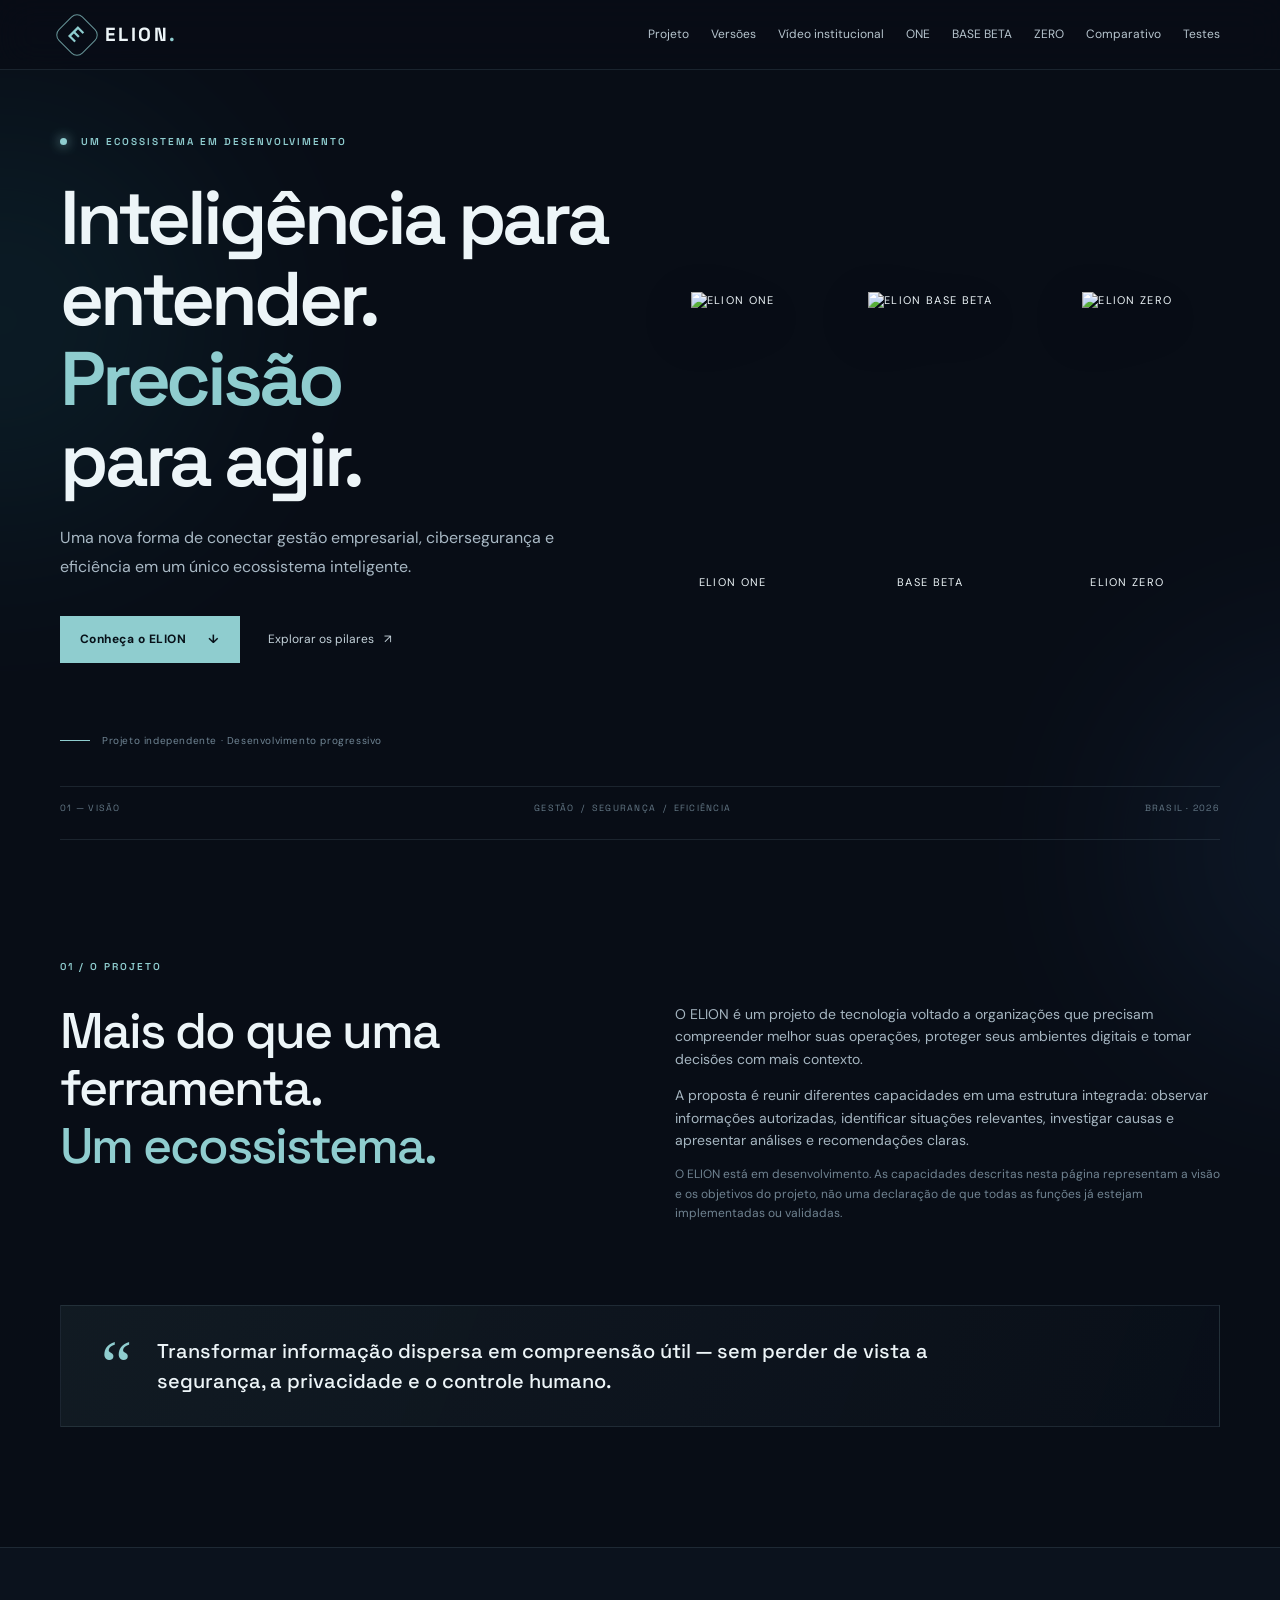
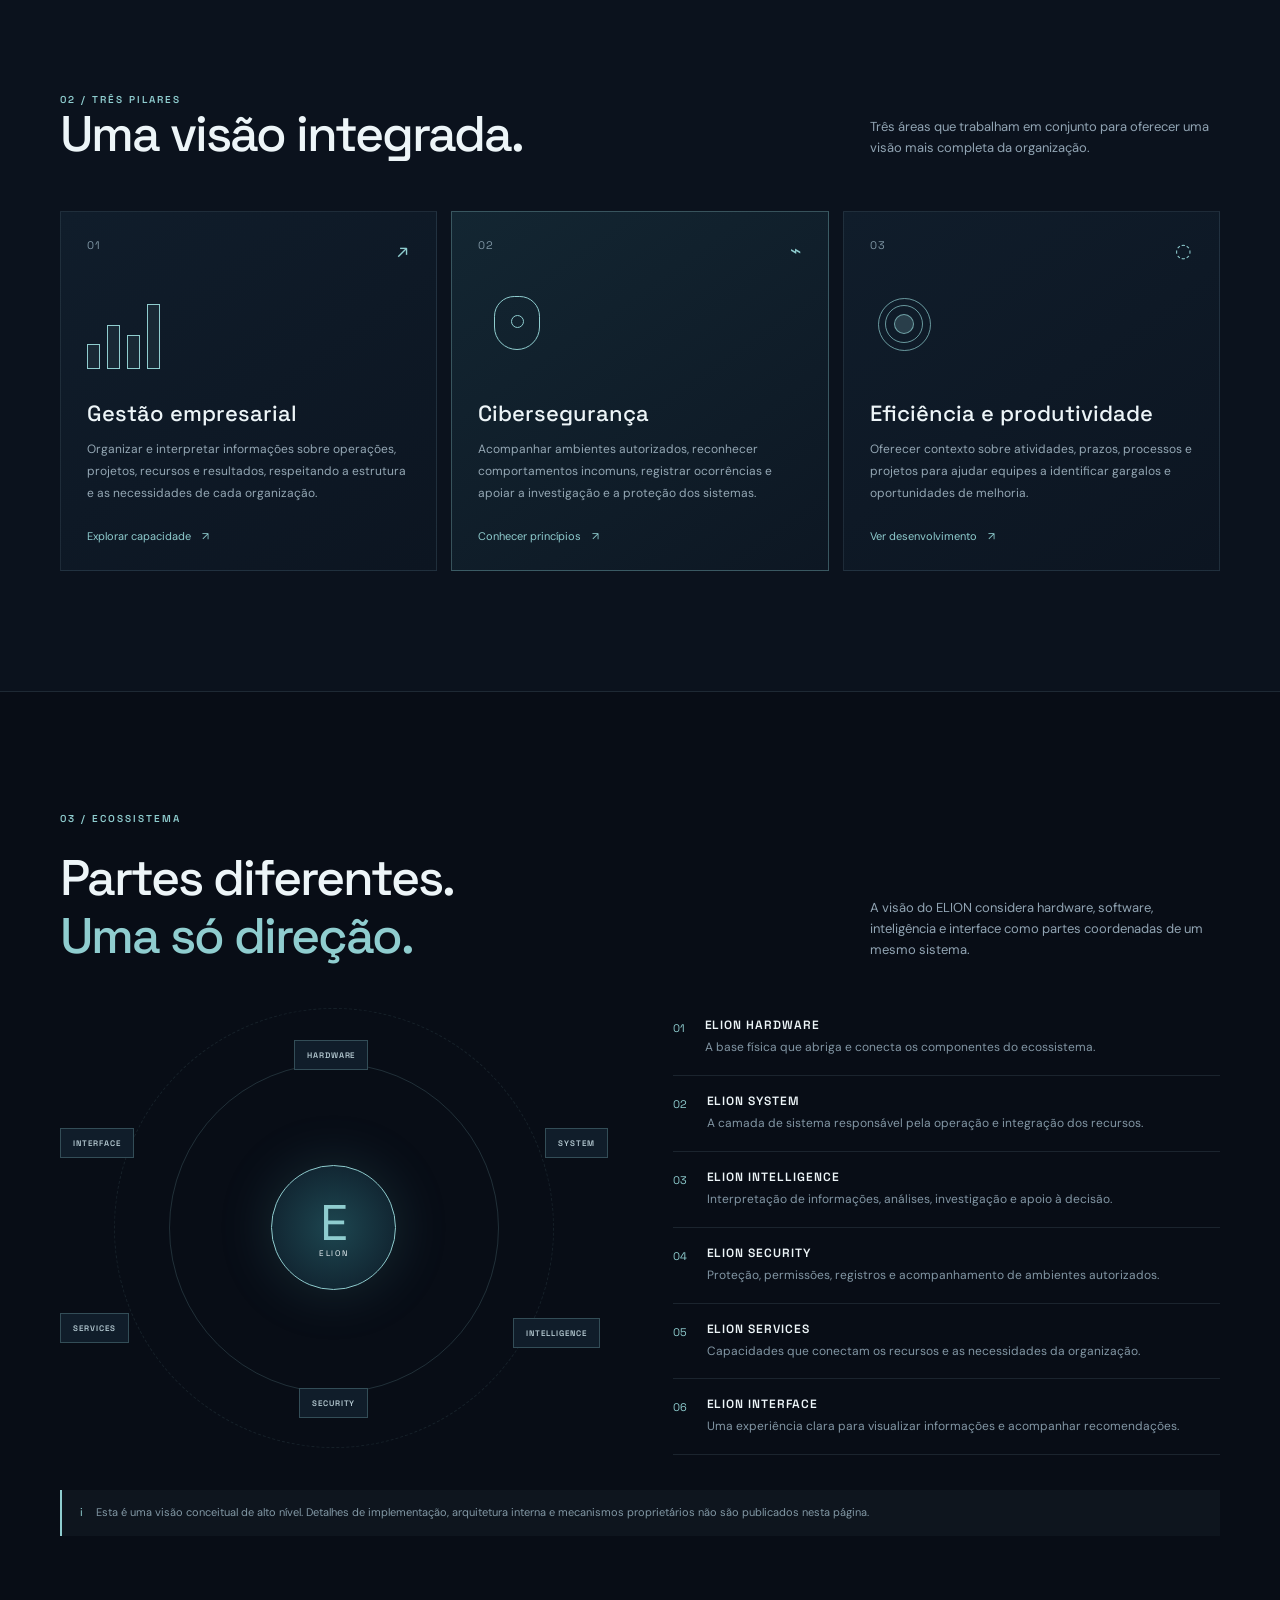
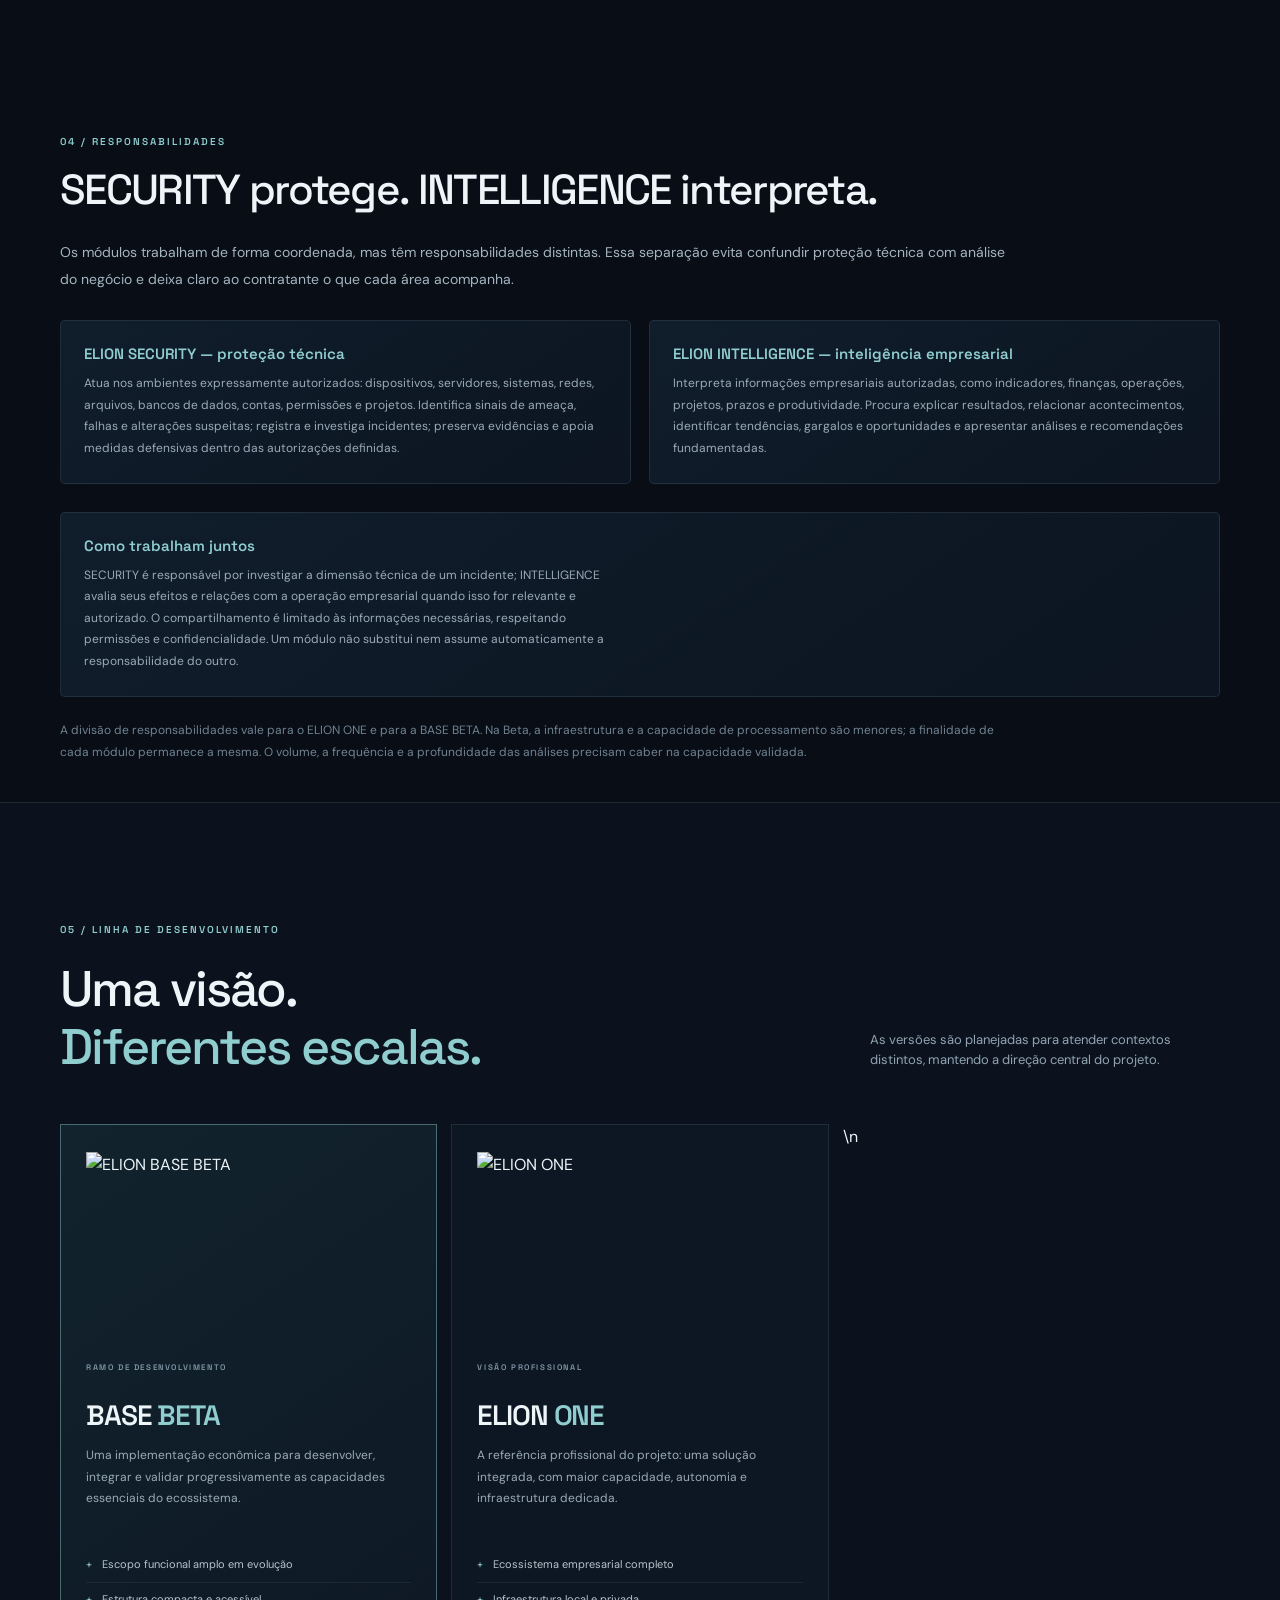
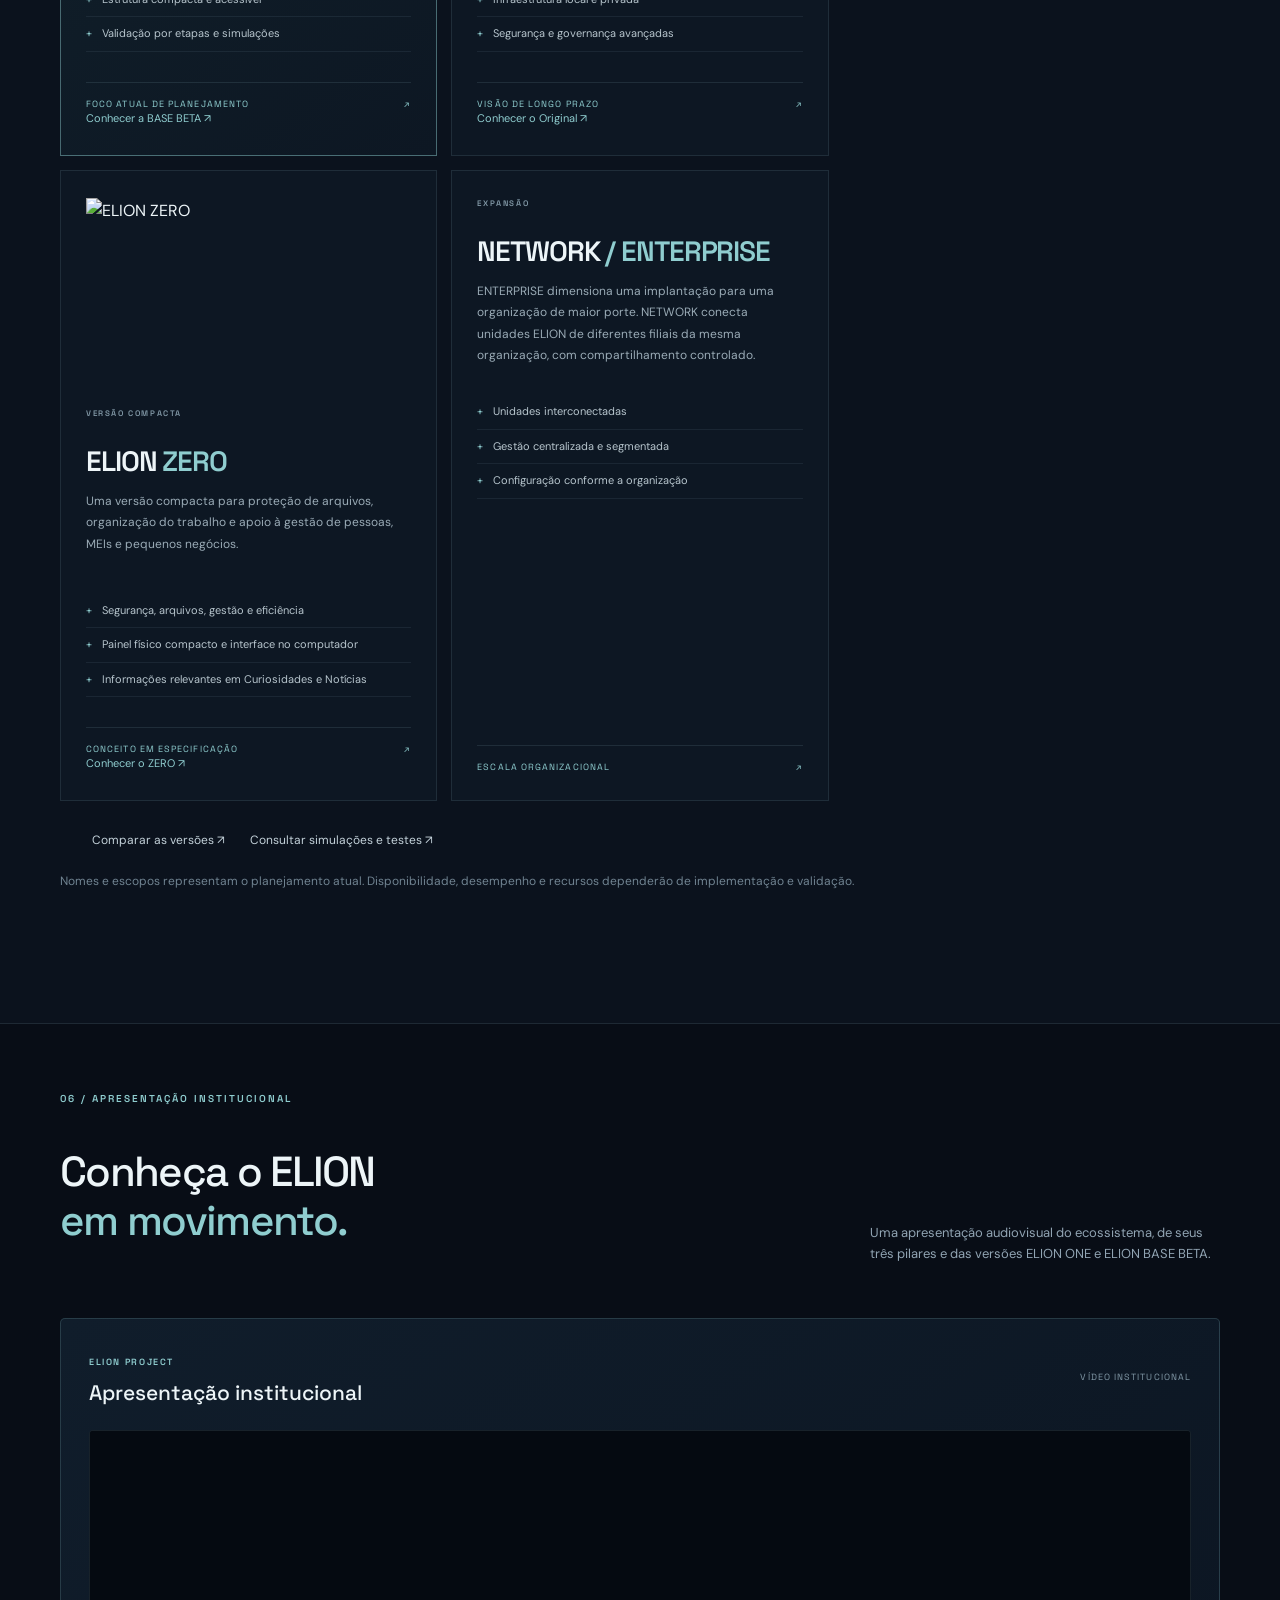
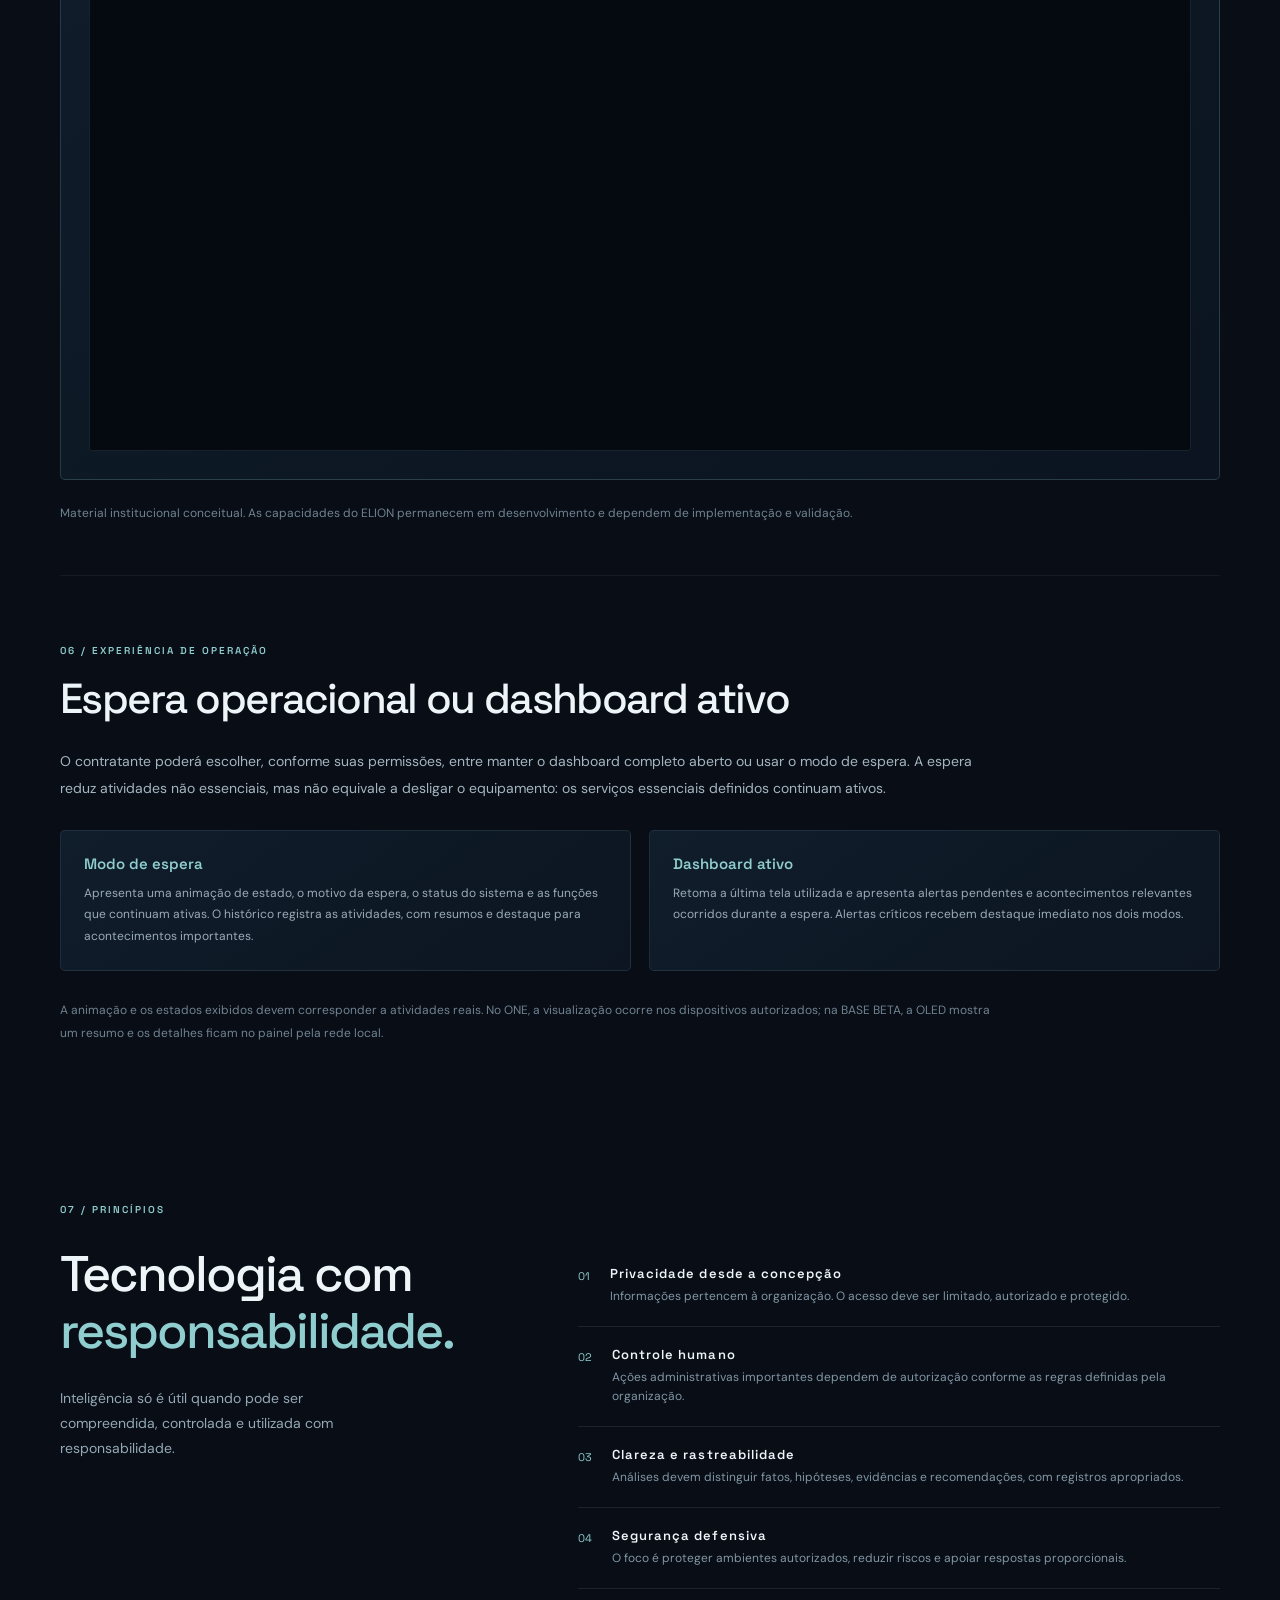
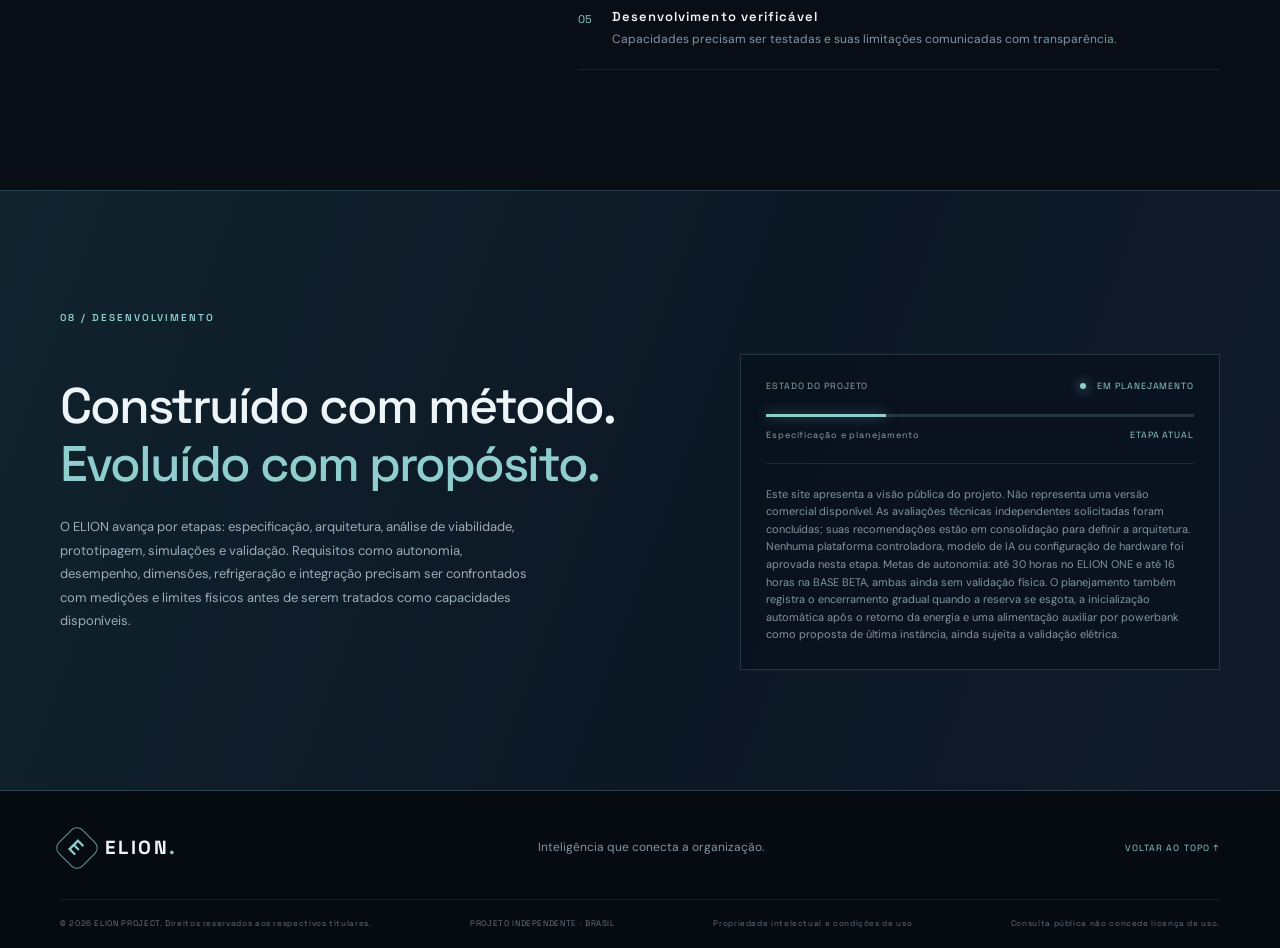
==== commit 42224e1f: "Use absolute GitHub Pages paths for product images" ====
--- a/index.html
+++ b/index.html
@@ -43,9 +43,9 @@
         <div class="hero-note"><span class="line"></span> Projeto independente · Desenvolvimento progressivo</div>
       </div>
       <div class="hero-visual product-triptych" aria-label="Imagens das três versões ELION">
-        <a href="original.html"><img src="comercial/assets/images/elion%20one.png" alt="ELION ONE"><span>ELION ONE</span></a>
-        <a href="beta.html"><img src="comercial/assets/images/elion%20base%20beta.png" alt="ELION BASE BETA"><span>BASE BETA</span></a>
-        <a href="zero.html"><img src="comercial/assets/images/elion%20zero.png" alt="ELION ZERO"><span>ELION ZERO</span></a>
+        <a href="original.html"><img src="/ELION-Project/comercial/assets/images/elion%20one.png" alt="ELION ONE"><span>ELION ONE</span></a>
+        <a href="beta.html"><img src="/ELION-Project/comercial/assets/images/elion%20base%20beta.png" alt="ELION BASE BETA"><span>BASE BETA</span></a>
+        <a href="zero.html"><img src="/ELION-Project/comercial/assets/images/elion%20zero.png" alt="ELION ZERO"><span>ELION ZERO</span></a>
       </div>
       <div class="hero-bottom"><span>01 — VISÃO</span><span>GESTÃO&nbsp; / &nbsp;SEGURANÇA&nbsp; / &nbsp;EFICIÊNCIA</span><span>BRASIL · 2026</span></div>
     </section>
@@ -80,8 +80,8 @@
     </section>
     <section class="versions section-pad" id="versoes"><div class="section-wrap">
       <div class="section-kicker">05 / LINHA DE DESENVOLVIMENTO</div><div class="section-heading"><div><h2>Uma visão.<br><span>Diferentes escalas.</span></h2></div><p>As versões são planejadas para atender contextos distintos, mantendo a direção central do projeto.</p></div>
-      <div class="version-grid"><article class="version-card beta"><img class="version-product-image" src="comercial/assets/images/elion%20base%20beta.png" alt="ELION BASE BETA"><div class="version-label">RAMO DE DESENVOLVIMENTO</div><div class="version-name">BASE <span>BETA</span></div><p>Uma implementação econômica para desenvolver, integrar e validar progressivamente as capacidades essenciais do ecossistema.</p><ul><li>Escopo funcional amplo em evolução</li><li>Estrutura compacta e acessível</li><li>Validação por etapas e simulações</li></ul><div class="version-foot">FOCO ATUAL DE PLANEJAMENTO <span>↗</span></div><a class="detail-card-link" href="beta.html">Conhecer a BASE BETA ↗</a></article>
-      <article class="version-card"><img class="version-product-image" src="comercial/assets/images/elion%20one.png" alt="ELION ONE"><div class="version-label">VISÃO PROFISSIONAL</div><div class="version-name">ELION <span>ONE</span></div><p>A referência profissional do projeto: uma solução integrada, com maior capacidade, autonomia e infraestrutura dedicada.</p><ul><li>Ecossistema empresarial completo</li><li>Infraestrutura local e privada</li><li>Segurança e governança avançadas</li></ul><div class="version-foot">VISÃO DE LONGO PRAZO <span>↗</span></div><a class="detail-card-link" href="original.html">Conhecer o Original ↗</a></article>\n      <article class="version-card"><img class="version-product-image" src="comercial/assets/images/elion%20zero.png" alt="ELION ZERO"><div class="version-label">VERSÃO COMPACTA</div><div class="version-name">ELION <span>ZERO</span></div><p>Uma versão compacta para proteção de arquivos, organização do trabalho e apoio à gestão de pessoas, MEIs e pequenos negócios.</p><ul><li>Segurança, arquivos, gestão e eficiência</li><li>Painel físico compacto e interface no computador</li><li>Informações relevantes em Curiosidades e Notícias</li></ul><div class="version-foot">CONCEITO EM ESPECIFICAÇÃO <span>↗</span></div><a class="detail-card-link" href="zero.html">Conhecer o ZERO ↗</a></article>
+      <div class="version-grid"><article class="version-card beta"><img class="version-product-image" src="/ELION-Project/comercial/assets/images/elion%20base%20beta.png" alt="ELION BASE BETA"><div class="version-label">RAMO DE DESENVOLVIMENTO</div><div class="version-name">BASE <span>BETA</span></div><p>Uma implementação econômica para desenvolver, integrar e validar progressivamente as capacidades essenciais do ecossistema.</p><ul><li>Escopo funcional amplo em evolução</li><li>Estrutura compacta e acessível</li><li>Validação por etapas e simulações</li></ul><div class="version-foot">FOCO ATUAL DE PLANEJAMENTO <span>↗</span></div><a class="detail-card-link" href="beta.html">Conhecer a BASE BETA ↗</a></article>
+      <article class="version-card"><img class="version-product-image" src="/ELION-Project/comercial/assets/images/elion%20one.png" alt="ELION ONE"><div class="version-label">VISÃO PROFISSIONAL</div><div class="version-name">ELION <span>ONE</span></div><p>A referência profissional do projeto: uma solução integrada, com maior capacidade, autonomia e infraestrutura dedicada.</p><ul><li>Ecossistema empresarial completo</li><li>Infraestrutura local e privada</li><li>Segurança e governança avançadas</li></ul><div class="version-foot">VISÃO DE LONGO PRAZO <span>↗</span></div><a class="detail-card-link" href="original.html">Conhecer o Original ↗</a></article>\n      <article class="version-card"><img class="version-product-image" src="/ELION-Project/comercial/assets/images/elion%20zero.png" alt="ELION ZERO"><div class="version-label">VERSÃO COMPACTA</div><div class="version-name">ELION <span>ZERO</span></div><p>Uma versão compacta para proteção de arquivos, organização do trabalho e apoio à gestão de pessoas, MEIs e pequenos negócios.</p><ul><li>Segurança, arquivos, gestão e eficiência</li><li>Painel físico compacto e interface no computador</li><li>Informações relevantes em Curiosidades e Notícias</li></ul><div class="version-foot">CONCEITO EM ESPECIFICAÇÃO <span>↗</span></div><a class="detail-card-link" href="zero.html">Conhecer o ZERO ↗</a></article>
       <article class="version-card"><div class="version-label">EXPANSÃO</div><div class="version-name">NETWORK <span>/ ENTERPRISE</span></div><p>ENTERPRISE dimensiona uma implantação para uma organização de maior porte. NETWORK conecta unidades ELION de diferentes filiais da mesma organização, com compartilhamento controlado.</p><ul><li>Unidades interconectadas</li><li>Gestão centralizada e segmentada</li><li>Configuração conforme a organização</li></ul><div class="version-foot">ESCALA ORGANIZACIONAL <span>↗</span></div></article></div><div class="detail-links section-wrap"><a class="text-link" href="comparativo.html">Comparar as versões ↗</a><a class="text-link" href="testes.html">Consultar simulações e testes ↗</a></div>
       <p class="muted version-disclaimer">Nomes e escopos representam o planejamento atual. Disponibilidade, desempenho e recursos dependerão de implementação e validação.</p>
     </div></section>
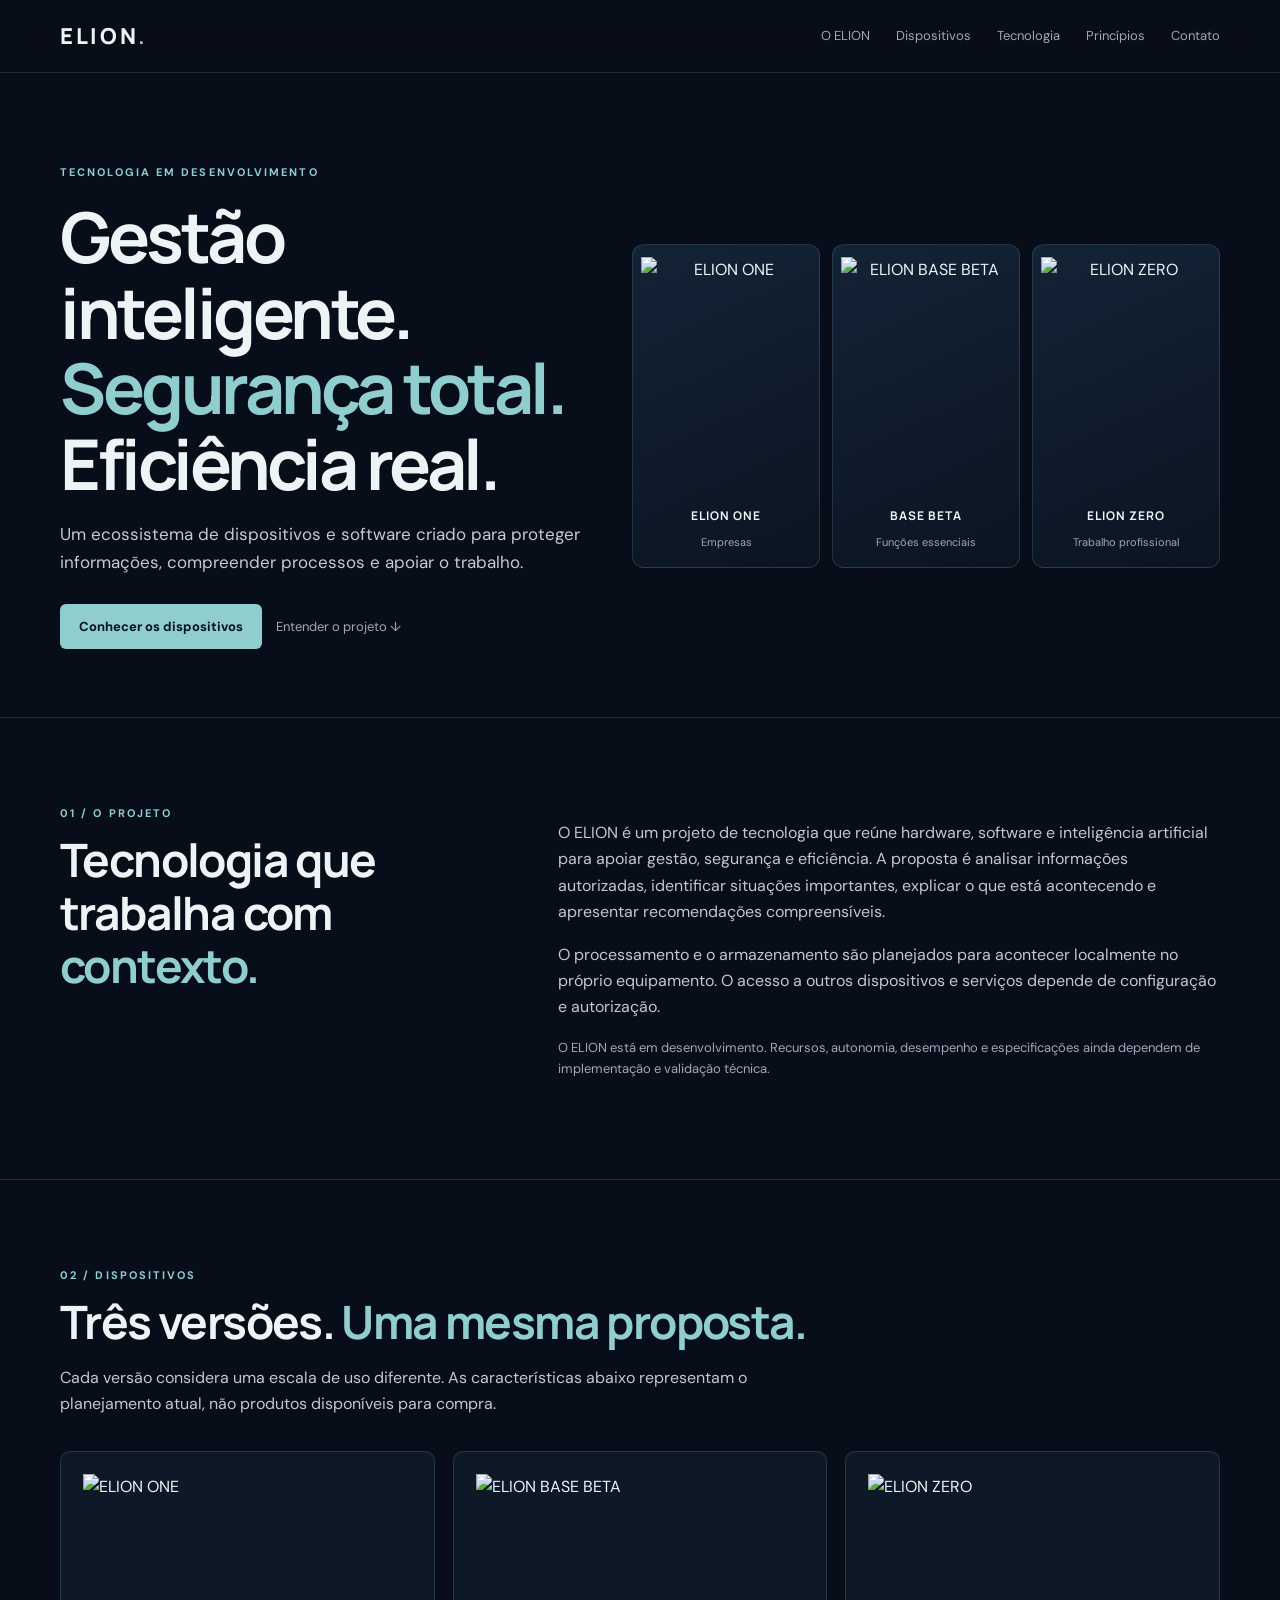
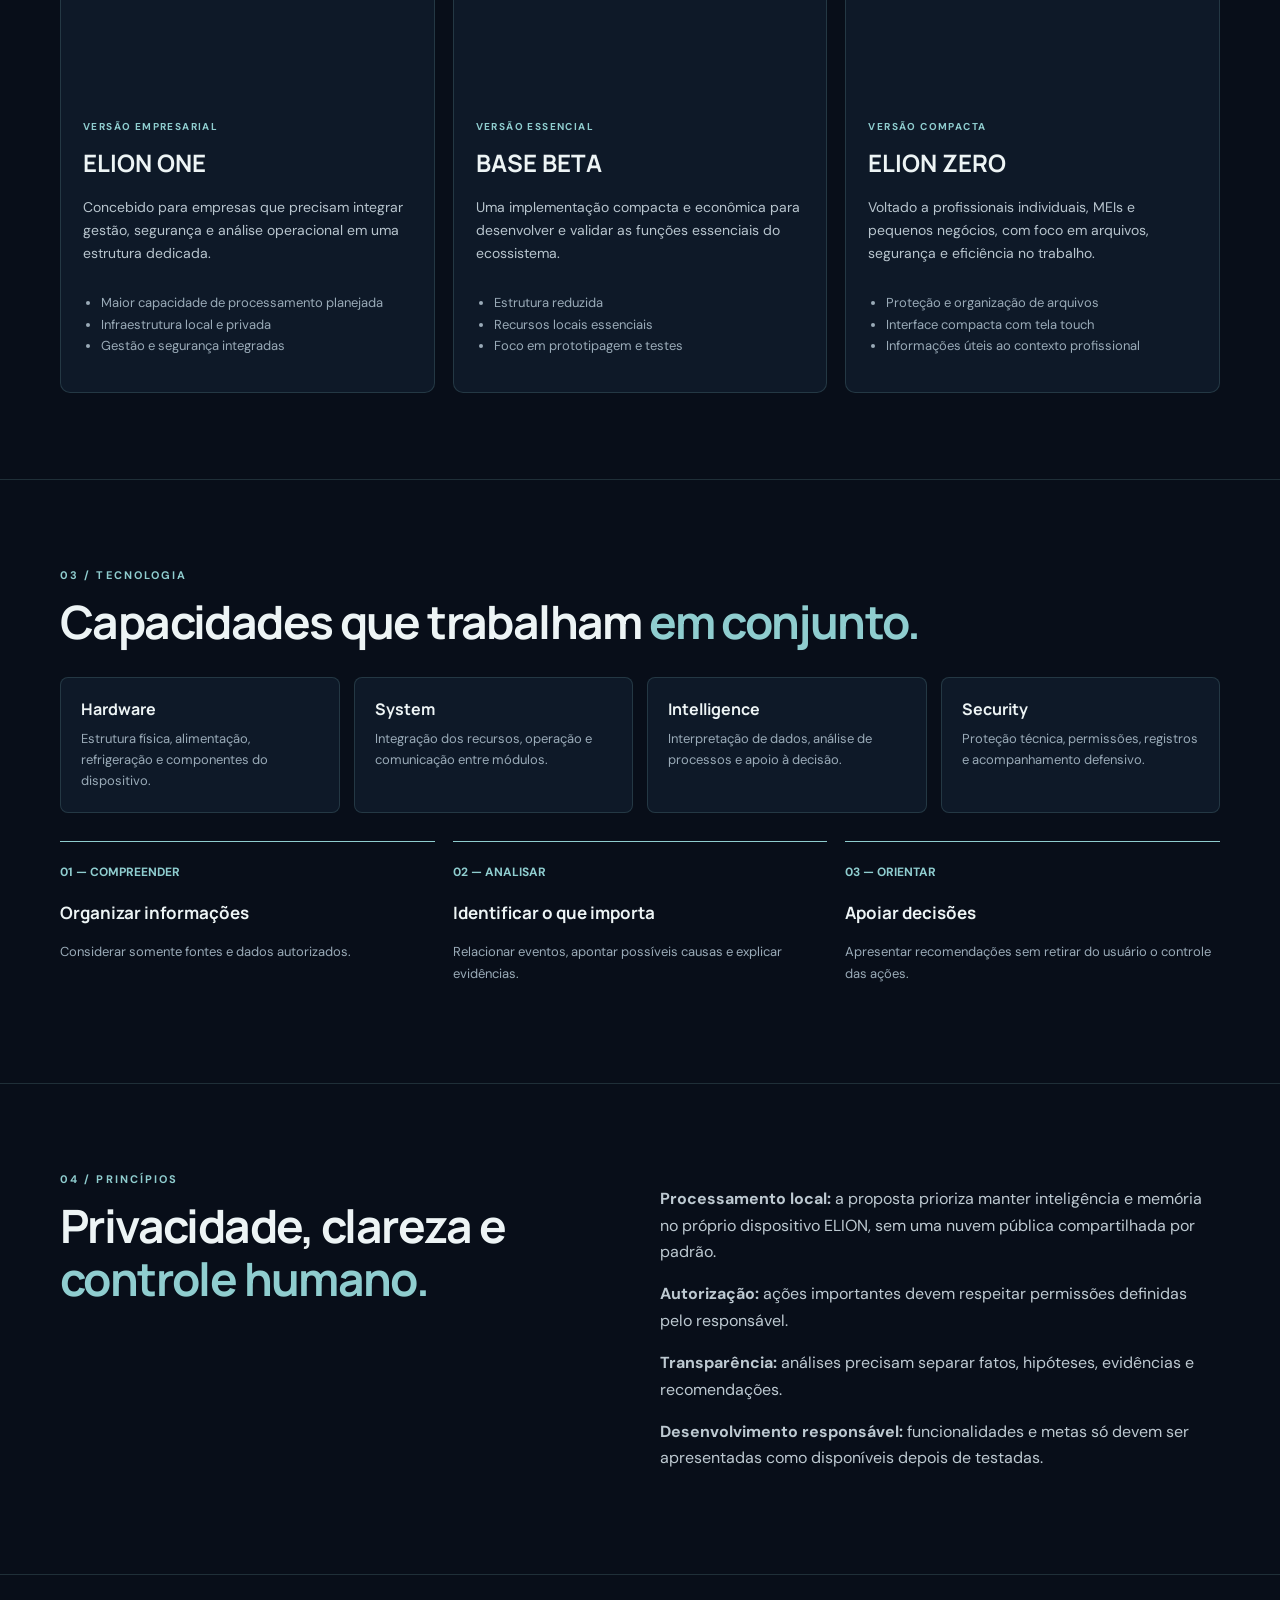
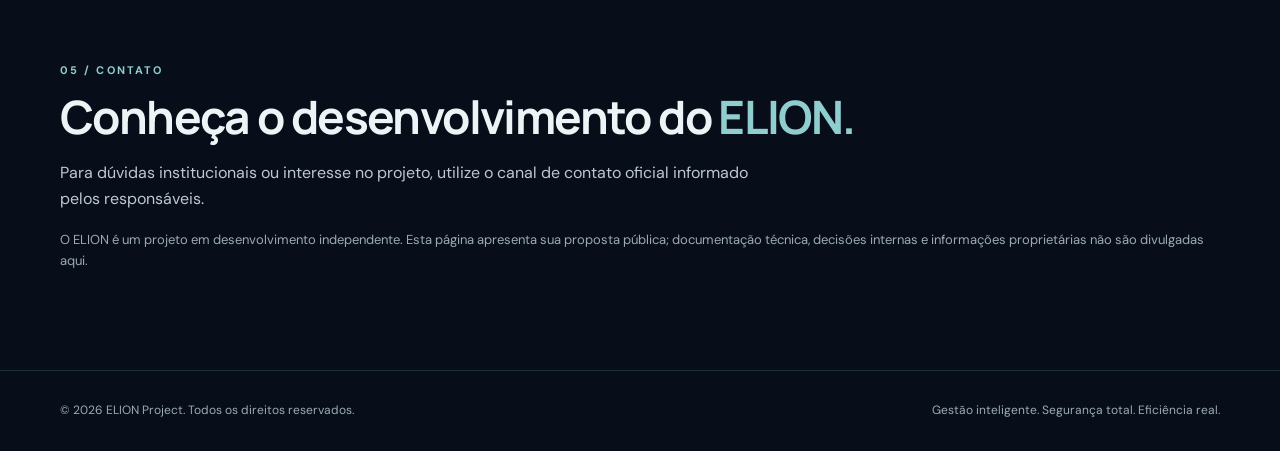
==== commit 30c4d77f: "Redesign official ELION website as a single clear product site" ====
--- a/index.html
+++ b/index.html
@@ -1,108 +1,35 @@
 <!DOCTYPE html>
 <html lang="pt-BR">
 <head>
-  <meta charset="UTF-8">
-  <meta name="viewport" content="width=device-width, initial-scale=1.0">
-  <meta name="theme-color" content="#080d16">
-  <meta name="description" content="ELION — ecossistema inteligente para gestão, segurança e eficiência empresarial.">
-  <title>ELION — Inteligência que conecta a organização</title>
-  <link rel="preconnect" href="https://fonts.googleapis.com">
-  <link rel="preconnect" href="https://fonts.gstatic.com" crossorigin>
-  <link href="https://fonts.googleapis.com/css2?family=DM+Sans:wght@400;500;600;700&family=Space+Grotesk:wght@400;500;600;700&display=swap" rel="stylesheet">
-  <link rel="stylesheet" href="assets/css/style.css">
-  <script src="assets/js/main.js" defer></script>
+<meta charset="UTF-8">
+<meta name="viewport" content="width=device-width, initial-scale=1">
+<meta name="theme-color" content="#080e19">
+<meta name="description" content="ELION — tecnologia para gestão, segurança e eficiência. Conheça ONE, BASE BETA e ZERO.">
+<title>ELION — Gestão inteligente. Segurança total. Eficiência real.</title>
+<link rel="preconnect" href="https://fonts.googleapis.com">
+<link rel="preconnect" href="https://fonts.gstatic.com" crossorigin>
+<link href="https://fonts.googleapis.com/css2?family=DM+Sans:wght@400;500;600;700&family=Manrope:wght@400;500;600;700;800&display=swap" rel="stylesheet">
 <style>
-.product-triptych{display:grid!important;grid-template-columns:repeat(3,minmax(0,1fr));gap:12px;align-items:center}
-.product-triptych a{min-width:0;display:flex;flex-direction:column;align-items:center;gap:12px;text-decoration:none;color:var(--text,#edf5f8);font-size:11px;letter-spacing:.12em;text-align:center}
-.product-triptych img{display:block;width:100%;height:270px;object-fit:contain;filter:drop-shadow(0 18px 25px #0006);transition:transform .25s}
-.product-triptych a:hover img{transform:translateY(-6px)}
-.version-card .version-product-image{display:block;width:100%;height:190px;object-fit:contain;margin:0 auto 20px}
-.detail-product-visual{width:min(760px,100%);height:clamp(230px,42vw,440px);margin:36px auto 12px;padding:18px;border:1px solid rgba(143,205,207,.18);border-radius:18px;background:radial-gradient(ellipse,#19313e,#0b1420 68%);display:grid;place-items:center}
-.detail-product-visual img{width:100%;height:100%;object-fit:contain;filter:drop-shadow(0 18px 25px #0006)}
-.compare-product-images{display:grid;grid-template-columns:repeat(3,1fr);gap:18px;margin:32px auto;max-width:980px}
-.compare-product-images img{width:100%;height:220px;object-fit:contain;padding:12px;border:1px solid rgba(143,205,207,.18);border-radius:14px;background:#0b1420}
-@media(max-width:700px){.product-triptych img{height:190px}.product-triptych{gap:5px}.product-triptych a{font-size:9px}.compare-product-images{gap:8px}.compare-product-images img{height:140px;padding:5px}}
+:root{--bg:#080e19;--panel:#0e1928;--panel2:#132135;--text:#edf4f5;--muted:#9aabb8;--cyan:#8fcdcf;--line:rgba(143,205,207,.17);--max:1160px}
+*{box-sizing:border-box}html{scroll-behavior:smooth}body{margin:0;background:var(--bg);color:var(--text);font-family:"DM Sans",sans-serif;line-height:1.65}a{color:inherit;text-decoration:none}.wrap{width:min(var(--max),calc(100% - 44px));margin:auto}.header{position:sticky;top:0;z-index:10;background:rgba(8,14,25,.88);backdrop-filter:blur(18px);border-bottom:1px solid var(--line)}.nav{height:72px;display:flex;align-items:center;justify-content:space-between;gap:24px}.brand{font:800 22px Manrope,sans-serif;letter-spacing:.12em}.brand b{color:var(--cyan)}.links{display:flex;gap:26px;color:var(--muted);font-size:13px}.links a:hover,.textlink:hover{color:var(--cyan)}.hero{padding:90px 0 68px;display:grid;grid-template-columns:1fr 1.1fr;gap:38px;align-items:center;min-height:600px}.eyebrow,.kicker{font-size:11px;letter-spacing:.19em;text-transform:uppercase;color:var(--cyan);font-weight:700}.hero h1{font:700 clamp(42px,5.5vw,70px)/1.08 Manrope,sans-serif;letter-spacing:-.05em;margin:18px 0}.hero h1 span,.section-title span{color:var(--cyan)}.lead{color:#c0ccd3;font-size:17px;max-width:520px}.actions{display:flex;gap:14px;align-items:center;margin-top:28px;flex-wrap:wrap}.btn{display:inline-flex;padding:12px 19px;border-radius:6px;background:var(--cyan);color:#08131c;font-weight:700;font-size:13px}.textlink{font-size:13px;color:var(--muted)}.visual{display:grid;grid-template-columns:repeat(3,1fr);gap:12px;align-items:end}.device{background:linear-gradient(155deg,#132337,#0b1421);border:1px solid var(--line);border-radius:12px;padding:12px 8px 16px;text-align:center;min-width:0}.device img{width:100%;height:245px;object-fit:contain;display:block}.device strong{font:700 12px Manrope;letter-spacing:.09em}.device small{display:block;color:var(--muted);font-size:11px;margin-top:4px}.section{padding:86px 0;border-top:1px solid var(--line)}.section-title{font:700 clamp(30px,4vw,46px)/1.15 Manrope;margin:12px 0 16px;letter-spacing:-.035em}.intro-grid{display:grid;grid-template-columns:.8fr 1.2fr;gap:56px}.copy{color:#bdc9d1;max-width:690px}.muted{color:var(--muted);font-size:13px}.products{display:grid;grid-template-columns:repeat(3,1fr);gap:18px;margin-top:34px}.product{background:var(--panel);border:1px solid var(--line);border-radius:10px;padding:22px;display:flex;flex-direction:column}.product img{width:100%;height:245px;object-fit:contain}.product h3{font:700 24px Manrope;margin:10px 0 3px}.product p{color:#b8c5ce;font-size:14px;min-height:68px}.tag{color:var(--cyan);font-size:10px;letter-spacing:.14em;text-transform:uppercase;font-weight:700}.product ul{padding-left:18px;color:var(--muted);font-size:13px}.product .textlink{margin-top:auto;padding-top:16px}.pillars{display:grid;grid-template-columns:repeat(4,1fr);gap:14px;margin-top:28px}.pillar{padding:20px;background:var(--panel);border:1px solid var(--line);border-radius:8px}.pillar h3{font:700 16px Manrope;margin:0 0 8px}.pillar p{font-size:13px;color:var(--muted);margin:0}.steps{display:grid;grid-template-columns:repeat(3,1fr);gap:18px;margin-top:28px}.step{border-top:1px solid var(--cyan);padding-top:16px}.step b{color:var(--cyan);font-size:12px}.step h3{font:700 17px Manrope}.step p{color:var(--muted);font-size:13px}.principles{display:grid;grid-template-columns:1fr 1fr;gap:40px}.footer{border-top:1px solid var(--line);padding:30px 0;color:var(--muted);font-size:12px}.footer-inner{display:flex;justify-content:space-between;gap:20px;flex-wrap:wrap}
+@media(max-width:800px){.links{gap:12px;font-size:11px}.hero{grid-template-columns:1fr;padding-top:62px}.visual{max-width:650px}.device img{height:200px}.intro-grid,.principles{grid-template-columns:1fr;gap:14px}.pillars{grid-template-columns:repeat(2,1fr)}.products{gap:10px}.product{padding:14px}.product img{height:180px}.product p{min-height:0}}
+@media(max-width:560px){.wrap{width:calc(100% - 30px)}.nav{height:auto;min-height:66px;align-items:flex-start;padding:18px 0;flex-direction:column;gap:10px}.links{width:100%;overflow-x:auto;padding-bottom:4px;white-space:nowrap}.hero{padding:54px 0 45px}.visual{gap:6px}.device{padding:7px 4px 12px}.device img{height:142px}.device strong{font-size:10px}.device small{font-size:9px}.section{padding:62px 0}.products{grid-template-columns:1fr}.product{padding:20px}.product img{height:230px}.product p{min-height:0}.pillars,.steps{grid-template-columns:1fr}.actions{align-items:flex-start;flex-direction:column}}
 </style>
 </head>
 <body>
-  <div class="ambient ambient-one"></div><div class="ambient ambient-two"></div>
-  <header class="site-header">
-    <a class="brand" href="#inicio" aria-label="ELION — início"><span class="brand-mark">E</span><span>ELION<span class="brand-dot">.</span></span></a>
-    <button class="menu-toggle" aria-label="Abrir menu" aria-expanded="false"><span></span><span></span></button>
-    <nav class="nav" aria-label="Navegação principal">
-      <a href="#projeto">Projeto</a><a href="#versoes">Versões</a><a href="#video">Vídeo institucional</a><a href="original.html">ONE</a><a href="beta.html">BASE BETA</a><a href="zero.html">ZERO</a><a href="comparativo.html">Comparativo</a><a href="testes.html">Testes</a>
-    </nav>
-  </header>
-  <main>
-    <section class="hero section-wrap" id="inicio">
-      <div class="hero-copy">
-        <div class="eyebrow"><span class="status-dot"></span> UM ECOSSISTEMA EM DESENVOLVIMENTO</div>
-        <h1>Inteligência para<br>entender. <span>Precisão</span><br>para agir.</h1>
-        <p class="hero-lead">Uma nova forma de conectar gestão empresarial, cibersegurança e eficiência em um único ecossistema inteligente.</p>
-        <div class="hero-actions"><a class="button button-primary" href="#projeto">Conheça o ELION <span>↓</span></a><a class="text-link" href="#pilares">Explorar os pilares <span>↗</span></a></div>
-        <div class="hero-note"><span class="line"></span> Projeto independente · Desenvolvimento progressivo</div>
-      </div>
-      <div class="hero-visual product-triptych" aria-label="Imagens das três versões ELION">
-        <a href="original.html"><img src="/ELION-Project/comercial/assets/images/elion%20one.png" alt="ELION ONE"><span>ELION ONE</span></a>
-        <a href="beta.html"><img src="/ELION-Project/comercial/assets/images/elion%20base%20beta.png" alt="ELION BASE BETA"><span>BASE BETA</span></a>
-        <a href="zero.html"><img src="/ELION-Project/comercial/assets/images/elion%20zero.png" alt="ELION ZERO"><span>ELION ZERO</span></a>
-      </div>
-      <div class="hero-bottom"><span>01 — VISÃO</span><span>GESTÃO&nbsp; / &nbsp;SEGURANÇA&nbsp; / &nbsp;EFICIÊNCIA</span><span>BRASIL · 2026</span></div>
-    </section>
-    <section class="intro section-wrap section-pad" id="projeto">
-      <div class="section-kicker">01 / O PROJETO</div>
-      <div class="intro-grid"><h2>Mais do que uma ferramenta.<br><span>Um ecossistema.</span></h2><div class="intro-text"><p>O ELION é um projeto de tecnologia voltado a organizações que precisam compreender melhor suas operações, proteger seus ambientes digitais e tomar decisões com mais contexto.</p><p>A proposta é reunir diferentes capacidades em uma estrutura integrada: observar informações autorizadas, identificar situações relevantes, investigar causas e apresentar análises e recomendações claras.</p><p class="muted">O ELION está em desenvolvimento. As capacidades descritas nesta página representam a visão e os objetivos do projeto, não uma declaração de que todas as funções já estejam implementadas ou validadas.</p></div></div>
-      <div class="statement"><span class="statement-mark">“</span><p>Transformar informação dispersa em compreensão útil — sem perder de vista a segurança, a privacidade e o controle humano.</p></div>
-    </section>
-    <section class="pillars section-pad" id="pilares"><div class="section-wrap">
-      <div class="section-heading"><div><div class="section-kicker">02 / TRÊS PILARES</div><h2>Uma visão integrada.</h2></div><p>Três áreas que trabalham em conjunto para oferecer uma visão mais completa da organização.</p></div>
-      <div class="pillar-grid">
-        <article class="pillar-card"><div class="card-top"><span>01</span><span class="card-icon">↗</span></div><div class="abstract-icon icon-management"><b></b><b></b><b></b><b></b></div><h3>Gestão empresarial</h3><p>Organizar e interpretar informações sobre operações, projetos, recursos e resultados, respeitando a estrutura e as necessidades de cada organização.</p><a href="#arquitetura">Explorar capacidade <span>↗</span></a></article>
-        <article class="pillar-card featured"><div class="card-top"><span>02</span><span class="card-icon">⌁</span></div><div class="abstract-icon icon-security"><span></span><i></i></div><h3>Cibersegurança</h3><p>Acompanhar ambientes autorizados, reconhecer comportamentos incomuns, registrar ocorrências e apoiar a investigação e a proteção dos sistemas.</p><a href="#principios">Conhecer princípios <span>↗</span></a></article>
-        <article class="pillar-card"><div class="card-top"><span>03</span><span class="card-icon">◌</span></div><div class="abstract-icon icon-efficiency"><i></i><i></i><i></i></div><h3>Eficiência e produtividade</h3><p>Oferecer contexto sobre atividades, prazos, processos e projetos para ajudar equipes a identificar gargalos e oportunidades de melhoria.</p><a href="#desenvolvimento">Ver desenvolvimento <span>↗</span></a></article>
-      </div>
-    </div></section>
-    <section class="ecosystem section-wrap section-pad" id="arquitetura">
-      <div class="section-kicker">03 / ECOSSISTEMA</div><div class="section-heading"><div><h2>Partes diferentes.<br><span>Uma só direção.</span></h2></div><p>A visão do ELION considera hardware, software, inteligência e interface como partes coordenadas de um mesmo sistema.</p></div>
-      <div class="system-layout"><div class="system-diagram"><div class="system-ring ring-one"></div><div class="system-ring ring-two"></div><div class="system-center"><span>E</span><small>ELION</small></div><div class="system-node node-a">HARDWARE</div><div class="system-node node-b">SYSTEM</div><div class="system-node node-c">INTELLIGENCE</div><div class="system-node node-d">SECURITY</div><div class="system-node node-e">SERVICES</div><div class="system-node node-f">INTERFACE</div></div>
-      <div class="system-list"><article><span>01</span><div><h3>ELION HARDWARE</h3><p>A base física que abriga e conecta os componentes do ecossistema.</p></div></article><article><span>02</span><div><h3>ELION SYSTEM</h3><p>A camada de sistema responsável pela operação e integração dos recursos.</p></div></article><article><span>03</span><div><h3>ELION INTELLIGENCE</h3><p>Interpretação de informações, análises, investigação e apoio à decisão.</p></div></article><article><span>04</span><div><h3>ELION SECURITY</h3><p>Proteção, permissões, registros e acompanhamento de ambientes autorizados.</p></div></article><article><span>05</span><div><h3>ELION SERVICES</h3><p>Capacidades que conectam os recursos e as necessidades da organização.</p></div></article><article><span>06</span><div><h3>ELION INTERFACE</h3><p>Uma experiência clara para visualizar informações e acompanhar recomendações.</p></div></article></div></div>
-      <p class="confidential-note"><span>i</span> Esta é uma visão conceitual de alto nível. Detalhes de implementação, arquitetura interna e mecanismos proprietários não são publicados nesta página.</p>
-    </section>
-    <section class="detail-section section-wrap" id="security-intelligence">
-      <div class="section-kicker">04 / RESPONSABILIDADES</div><h2>SECURITY protege. INTELLIGENCE interpreta.</h2>
-      <p class="detail-lead">Os módulos trabalham de forma coordenada, mas têm responsabilidades distintas. Essa separação evita confundir proteção técnica com análise do negócio e deixa claro ao contratante o que cada área acompanha.</p>
-      <div class="detail-grid">
-        <article class="detail-card"><h3>ELION SECURITY — proteção técnica</h3><p>Atua nos ambientes expressamente autorizados: dispositivos, servidores, sistemas, redes, arquivos, bancos de dados, contas, permissões e projetos. Identifica sinais de ameaça, falhas e alterações suspeitas; registra e investiga incidentes; preserva evidências e apoia medidas defensivas dentro das autorizações definidas.</p></article>
-        <article class="detail-card"><h3>ELION INTELLIGENCE — inteligência empresarial</h3><p>Interpreta informações empresariais autorizadas, como indicadores, finanças, operações, projetos, prazos e produtividade. Procura explicar resultados, relacionar acontecimentos, identificar tendências, gargalos e oportunidades e apresentar análises e recomendações fundamentadas.</p></article>
-      </div>
-      <div class="detail-card"><h3>Como trabalham juntos</h3><p>SECURITY é responsável por investigar a dimensão técnica de um incidente; INTELLIGENCE avalia seus efeitos e relações com a operação empresarial quando isso for relevante e autorizado. O compartilhamento é limitado às informações necessárias, respeitando permissões e confidencialidade. Um módulo não substitui nem assume automaticamente a responsabilidade do outro.</p></div>
-      <p class="muted">A divisão de responsabilidades vale para o ELION ONE e para a BASE BETA. Na Beta, a infraestrutura e a capacidade de processamento são menores; a finalidade de cada módulo permanece a mesma. O volume, a frequência e a profundidade das análises precisam caber na capacidade validada.</p>
-    </section>
-    <section class="versions section-pad" id="versoes"><div class="section-wrap">
-      <div class="section-kicker">05 / LINHA DE DESENVOLVIMENTO</div><div class="section-heading"><div><h2>Uma visão.<br><span>Diferentes escalas.</span></h2></div><p>As versões são planejadas para atender contextos distintos, mantendo a direção central do projeto.</p></div>
-      <div class="version-grid"><article class="version-card beta"><img class="version-product-image" src="/ELION-Project/comercial/assets/images/elion%20base%20beta.png" alt="ELION BASE BETA"><div class="version-label">RAMO DE DESENVOLVIMENTO</div><div class="version-name">BASE <span>BETA</span></div><p>Uma implementação econômica para desenvolver, integrar e validar progressivamente as capacidades essenciais do ecossistema.</p><ul><li>Escopo funcional amplo em evolução</li><li>Estrutura compacta e acessível</li><li>Validação por etapas e simulações</li></ul><div class="version-foot">FOCO ATUAL DE PLANEJAMENTO <span>↗</span></div><a class="detail-card-link" href="beta.html">Conhecer a BASE BETA ↗</a></article>
-      <article class="version-card"><img class="version-product-image" src="/ELION-Project/comercial/assets/images/elion%20one.png" alt="ELION ONE"><div class="version-label">VISÃO PROFISSIONAL</div><div class="version-name">ELION <span>ONE</span></div><p>A referência profissional do projeto: uma solução integrada, com maior capacidade, autonomia e infraestrutura dedicada.</p><ul><li>Ecossistema empresarial completo</li><li>Infraestrutura local e privada</li><li>Segurança e governança avançadas</li></ul><div class="version-foot">VISÃO DE LONGO PRAZO <span>↗</span></div><a class="detail-card-link" href="original.html">Conhecer o Original ↗</a></article>\n      <article class="version-card"><img class="version-product-image" src="/ELION-Project/comercial/assets/images/elion%20zero.png" alt="ELION ZERO"><div class="version-label">VERSÃO COMPACTA</div><div class="version-name">ELION <span>ZERO</span></div><p>Uma versão compacta para proteção de arquivos, organização do trabalho e apoio à gestão de pessoas, MEIs e pequenos negócios.</p><ul><li>Segurança, arquivos, gestão e eficiência</li><li>Painel físico compacto e interface no computador</li><li>Informações relevantes em Curiosidades e Notícias</li></ul><div class="version-foot">CONCEITO EM ESPECIFICAÇÃO <span>↗</span></div><a class="detail-card-link" href="zero.html">Conhecer o ZERO ↗</a></article>
-      <article class="version-card"><div class="version-label">EXPANSÃO</div><div class="version-name">NETWORK <span>/ ENTERPRISE</span></div><p>ENTERPRISE dimensiona uma implantação para uma organização de maior porte. NETWORK conecta unidades ELION de diferentes filiais da mesma organização, com compartilhamento controlado.</p><ul><li>Unidades interconectadas</li><li>Gestão centralizada e segmentada</li><li>Configuração conforme a organização</li></ul><div class="version-foot">ESCALA ORGANIZACIONAL <span>↗</span></div></article></div><div class="detail-links section-wrap"><a class="text-link" href="comparativo.html">Comparar as versões ↗</a><a class="text-link" href="testes.html">Consultar simulações e testes ↗</a></div>
-      <p class="muted version-disclaimer">Nomes e escopos representam o planejamento atual. Disponibilidade, desempenho e recursos dependerão de implementação e validação.</p>
-    </div></section>
-    <section class="detail-section section-wrap section-pad" id="video">
-      <div class="section-kicker">06 / APRESENTAÇÃO INSTITUCIONAL</div>
-      <div class="section-heading"><div><h2>Conheça o ELION<br><span>em movimento.</span></h2></div><p>Uma apresentação audiovisual do ecossistema, de seus três pilares e das versões ELION ONE e ELION BASE BETA.</p></div>
-      <div class="elion-video-card">
-        <div class="elion-video-heading"><div><span class="video-overline">ELION PROJECT</span><h3>Apresentação institucional</h3></div><span class="video-duration">VÍDEO INSTITUCIONAL</span></div>
-        <div class="elion-video-frame"><iframe src="https://www.youtube-nocookie.com/embed/U4wgoc1Rz0M" title="Vídeo institucional ELION" loading="lazy" allow="fullscreen" allowfullscreen></iframe></div>
-      </div>
-      <p class="muted video-caption">Material institucional conceitual. As capacidades do ELION permanecem em desenvolvimento e dependem de implementação e validação.</p>
-    </section>
-    <section class="detail-section section-wrap" id="experiencia">
-      <div class="section-kicker">06 / EXPERIÊNCIA DE OPERAÇÃO</div><h2>Espera operacional ou dashboard ativo</h2>
-      <p class="detail-lead">O contratante poderá escolher, conforme suas permissões, entre manter o dashboard completo aberto ou usar o modo de espera. A espera reduz atividades não essenciais, mas não equivale a desligar o equipamento: os serviços essenciais definidos continuam ativos.</p>
-      <div class="detail-grid"><article class="detail-card"><h3>Modo de espera</h3><p>Apresenta uma animação de estado, o motivo da espera, o status do sistema e as funções que continuam ativas. O histórico registra as atividades, com resumos e destaque para acontecimentos importantes.</p></article><article class="detail-card"><h3>Dashboard ativo</h3><p>Retoma a última tela utilizada e apresenta alertas pendentes e acontecimentos relevantes ocorridos durante a espera. Alertas críticos recebem destaque imediato nos dois modos.</p></article></div>
-      <p class="muted">A animação e os estados exibidos devem corresponder a atividades reais. No ONE, a visualização ocorre nos dispositivos autorizados; na BASE BETA, a OLED mostra um resumo e os detalhes ficam no painel pela rede local.</p>
-    </section>
-    <section class="principles section-wrap section-pad" id="principios"><div class="section-kicker">07 / PRINCÍPIOS</div><div class="principles-grid"><div><h2>Tecnologia com<br><span>responsabilidade.</span></h2><p class="principles-lead">Inteligência só é útil quando pode ser compreendida, controlada e utilizada com responsabilidade.</p></div><div class="principle-list"><article><span>01</span><div><h3>Privacidade desde a concepção</h3><p>Informações pertencem à organização. O acesso deve ser limitado, autorizado e protegido.</p></div></article><article><span>02</span><div><h3>Controle humano</h3><p>Ações administrativas importantes dependem de autorização conforme as regras definidas pela organização.</p></div></article><article><span>03</span><div><h3>Clareza e rastreabilidade</h3><p>Análises devem distinguir fatos, hipóteses, evidências e recomendações, com registros apropriados.</p></div></article><article><span>04</span><div><h3>Segurança defensiva</h3><p>O foco é proteger ambientes autorizados, reduzir riscos e apoiar respostas proporcionais.</p></div></article><article><span>05</span><div><h3>Desenvolvimento verificável</h3><p>Capacidades precisam ser testadas e suas limitações comunicadas com transparência.</p></div></article></div></div></section>
-    <section class="development section-pad" id="desenvolvimento"><div class="section-wrap development-inner"><div class="section-kicker">08 / DESENVOLVIMENTO</div><div class="development-content"><div><h2>Construído com método.<br><span>Evoluído com propósito.</span></h2><p>O ELION avança por etapas: especificação, arquitetura, análise de viabilidade, prototipagem, simulações e validação. Requisitos como autonomia, desempenho, dimensões, refrigeração e integração precisam ser confrontados com medições e limites físicos antes de serem tratados como capacidades disponíveis.</p></div><div class="progress-panel"><div class="progress-head"><span>ESTADO DO PROJETO</span><span class="progress-status"><i></i> EM PLANEJAMENTO</span></div><div class="progress-track"><span></span></div><div class="progress-foot"><span>Especificação e planejamento</span><span>ETAPA ATUAL</span></div><div class="progress-separator"></div><p>Este site apresenta a visão pública do projeto. Não representa uma versão comercial disponível. As avaliações técnicas independentes solicitadas foram concluídas; suas recomendações estão em consolidação para definir a arquitetura. Nenhuma plataforma controladora, modelo de IA ou configuração de hardware foi aprovada nesta etapa. Metas de autonomia: até 30 horas no ELION ONE e até 16 horas na BASE BETA, ambas ainda sem validação física. O planejamento também registra o encerramento gradual quando a reserva se esgota, a inicialização automática após o retorno da energia e uma alimentação auxiliar por powerbank como proposta de última instância, ainda sujeita a validação elétrica.</p></div></div></div></section>
-  </main>
-  <footer class="footer"><div class="section-wrap footer-top"><a class="brand" href="#inicio"><span class="brand-mark">E</span><span>ELION<span class="brand-dot">.</span></span></a><p>Inteligência que conecta a organização.</p><a class="back-top" href="#inicio">VOLTAR AO TOPO ↑</a></div><div class="section-wrap footer-bottom"><span>© 2026 ELION PROJECT. Direitos reservados aos respectivos titulares.</span><span>PROJETO INDEPENDENTE · BRASIL</span><span><a href="propriedade-intelectual.html">Propriedade intelectual e condições de uso</a></span><span>Consulta pública não concede licença de uso.</span></div></footer>
-</body>
-</html>+<header class="header"><div class="wrap nav"><a class="brand" href="#inicio">ELION<b>.</b></a><nav class="links" aria-label="Navegação"><a href="#sobre">O ELION</a><a href="#dispositivos">Dispositivos</a><a href="#tecnologia">Tecnologia</a><a href="#seguranca">Princípios</a><a href="#contato">Contato</a></nav></div></header>
+<main>
+<section class="wrap hero" id="inicio"><div><div class="eyebrow">Tecnologia em desenvolvimento</div><h1>Gestão inteligente.<br><span>Segurança total.</span><br>Eficiência real.</h1><p class="lead">Um ecossistema de dispositivos e software criado para proteger informações, compreender processos e apoiar o trabalho.</p><div class="actions"><a class="btn" href="#dispositivos">Conhecer os dispositivos</a><a class="textlink" href="#sobre">Entender o projeto ↓</a></div></div>
+<div class="visual" aria-label="As três versões do ELION"><a class="device" href="#one"><img src="/ELION-Project/comercial/assets/images/elion%20one.png" alt="ELION ONE"><strong>ELION ONE</strong><small>Empresas</small></a><a class="device" href="#base"><img src="/ELION-Project/comercial/assets/images/elion%20base%20beta.png" alt="ELION BASE BETA"><strong>BASE BETA</strong><small>Funções essenciais</small></a><a class="device" href="#zero"><img src="/ELION-Project/comercial/assets/images/elion%20zero.png" alt="ELION ZERO"><strong>ELION ZERO</strong><small>Trabalho profissional</small></a></div></section>
+<section class="section" id="sobre"><div class="wrap intro-grid"><div><div class="kicker">01 / O projeto</div><h2 class="section-title">Tecnologia que trabalha com <span>contexto.</span></h2></div><div class="copy"><p>O ELION é um projeto de tecnologia que reúne hardware, software e inteligência artificial para apoiar gestão, segurança e eficiência. A proposta é analisar informações autorizadas, identificar situações importantes, explicar o que está acontecendo e apresentar recomendações compreensíveis.</p><p>O processamento e o armazenamento são planejados para acontecer localmente no próprio equipamento. O acesso a outros dispositivos e serviços depende de configuração e autorização.</p><p class="muted">O ELION está em desenvolvimento. Recursos, autonomia, desempenho e especificações ainda dependem de implementação e validação técnica.</p></div></div></section>
+<section class="section" id="dispositivos"><div class="wrap"><div class="kicker">02 / Dispositivos</div><h2 class="section-title">Três versões. <span>Uma mesma proposta.</span></h2><p class="copy">Cada versão considera uma escala de uso diferente. As características abaixo representam o planejamento atual, não produtos disponíveis para compra.</p><div class="products">
+<article class="product" id="one"><img src="/ELION-Project/comercial/assets/images/elion%20one.png" alt="ELION ONE"><div class="tag">Versão empresarial</div><h3>ELION ONE</h3><p>Concebido para empresas que precisam integrar gestão, segurança e análise operacional em uma estrutura dedicada.</p><ul><li>Maior capacidade de processamento planejada</li><li>Infraestrutura local e privada</li><li>Gestão e segurança integradas</li></ul></article>
+<article class="product" id="base"><img src="/ELION-Project/comercial/assets/images/elion%20base%20beta.png" alt="ELION BASE BETA"><div class="tag">Versão essencial</div><h3>BASE BETA</h3><p>Uma implementação compacta e econômica para desenvolver e validar as funções essenciais do ecossistema.</p><ul><li>Estrutura reduzida</li><li>Recursos locais essenciais</li><li>Foco em prototipagem e testes</li></ul></article>
+<article class="product" id="zero"><img src="/ELION-Project/comercial/assets/images/elion%20zero.png" alt="ELION ZERO"><div class="tag">Versão compacta</div><h3>ELION ZERO</h3><p>Voltado a profissionais individuais, MEIs e pequenos negócios, com foco em arquivos, segurança e eficiência no trabalho.</p><ul><li>Proteção e organização de arquivos</li><li>Interface compacta com tela touch</li><li>Informações úteis ao contexto profissional</li></ul></article>
+</div></div></section>
+<section class="section" id="tecnologia"><div class="wrap"><div class="kicker">03 / Tecnologia</div><h2 class="section-title">Capacidades que trabalham <span>em conjunto.</span></h2><div class="pillars"><article class="pillar"><h3>Hardware</h3><p>Estrutura física, alimentação, refrigeração e componentes do dispositivo.</p></article><article class="pillar"><h3>System</h3><p>Integração dos recursos, operação e comunicação entre módulos.</p></article><article class="pillar"><h3>Intelligence</h3><p>Interpretação de dados, análise de processos e apoio à decisão.</p></article><article class="pillar"><h3>Security</h3><p>Proteção técnica, permissões, registros e acompanhamento defensivo.</p></article></div><div class="steps"><article class="step"><b>01 — COMPREENDER</b><h3>Organizar informações</h3><p>Considerar somente fontes e dados autorizados.</p></article><article class="step"><b>02 — ANALISAR</b><h3>Identificar o que importa</h3><p>Relacionar eventos, apontar possíveis causas e explicar evidências.</p></article><article class="step"><b>03 — ORIENTAR</b><h3>Apoiar decisões</h3><p>Apresentar recomendações sem retirar do usuário o controle das ações.</p></article></div></div></section>
+<section class="section" id="seguranca"><div class="wrap principles"><div><div class="kicker">04 / Princípios</div><h2 class="section-title">Privacidade, clareza e <span>controle humano.</span></h2></div><div class="copy"><p><b>Processamento local:</b> a proposta prioriza manter inteligência e memória no próprio dispositivo ELION, sem uma nuvem pública compartilhada por padrão.</p><p><b>Autorização:</b> ações importantes devem respeitar permissões definidas pelo responsável.</p><p><b>Transparência:</b> análises precisam separar fatos, hipóteses, evidências e recomendações.</p><p><b>Desenvolvimento responsável:</b> funcionalidades e metas só devem ser apresentadas como disponíveis depois de testadas.</p></div></div></section>
+<section class="section" id="contato"><div class="wrap"><div class="kicker">05 / Contato</div><h2 class="section-title">Conheça o desenvolvimento do <span>ELION.</span></h2><p class="copy">Para dúvidas institucionais ou interesse no projeto, utilize o canal de contato oficial informado pelos responsáveis.</p><p class="muted">O ELION é um projeto em desenvolvimento independente. Esta página apresenta sua proposta pública; documentação técnica, decisões internas e informações proprietárias não são divulgadas aqui.</p></div></section>
+</main>
+<footer class="footer"><div class="wrap footer-inner"><span>© 2026 ELION Project. Todos os direitos reservados.</span><span>Gestão inteligente. Segurança total. Eficiência real.</span></div></footer>
+</body></html>
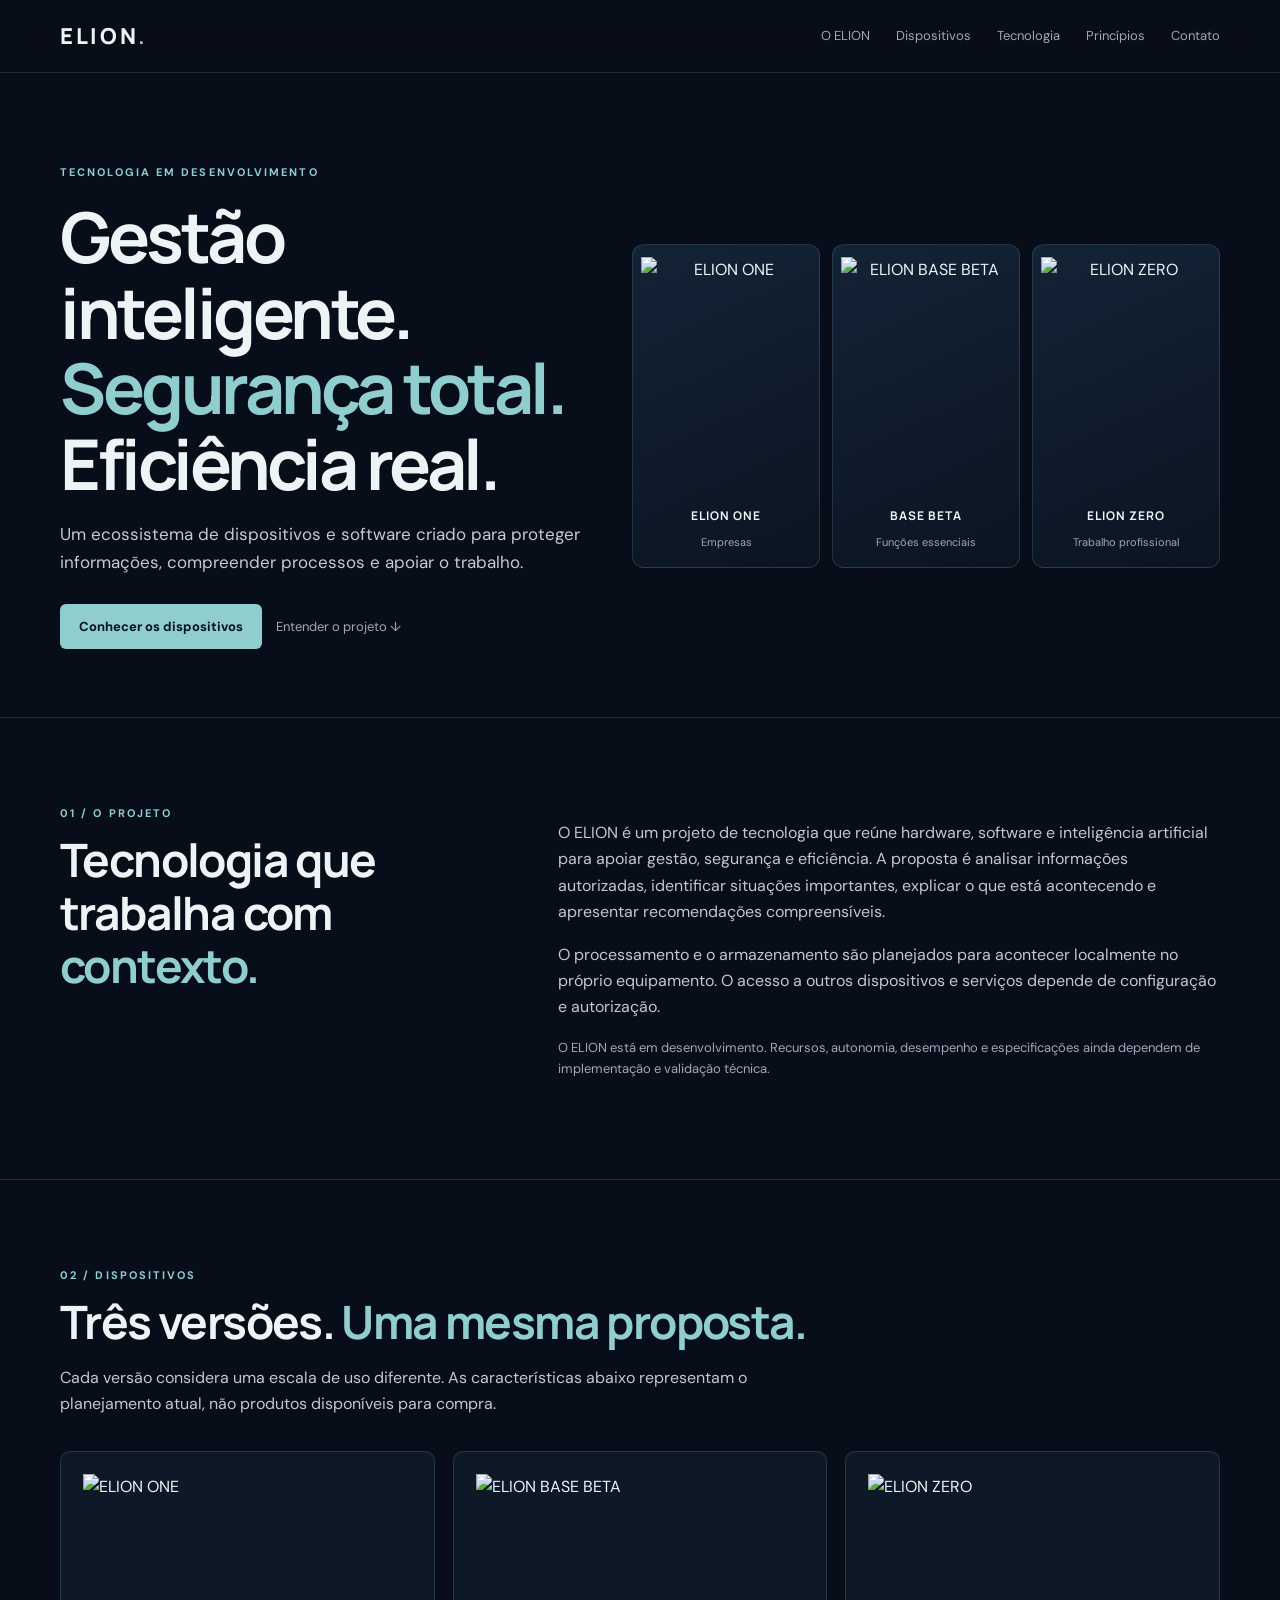
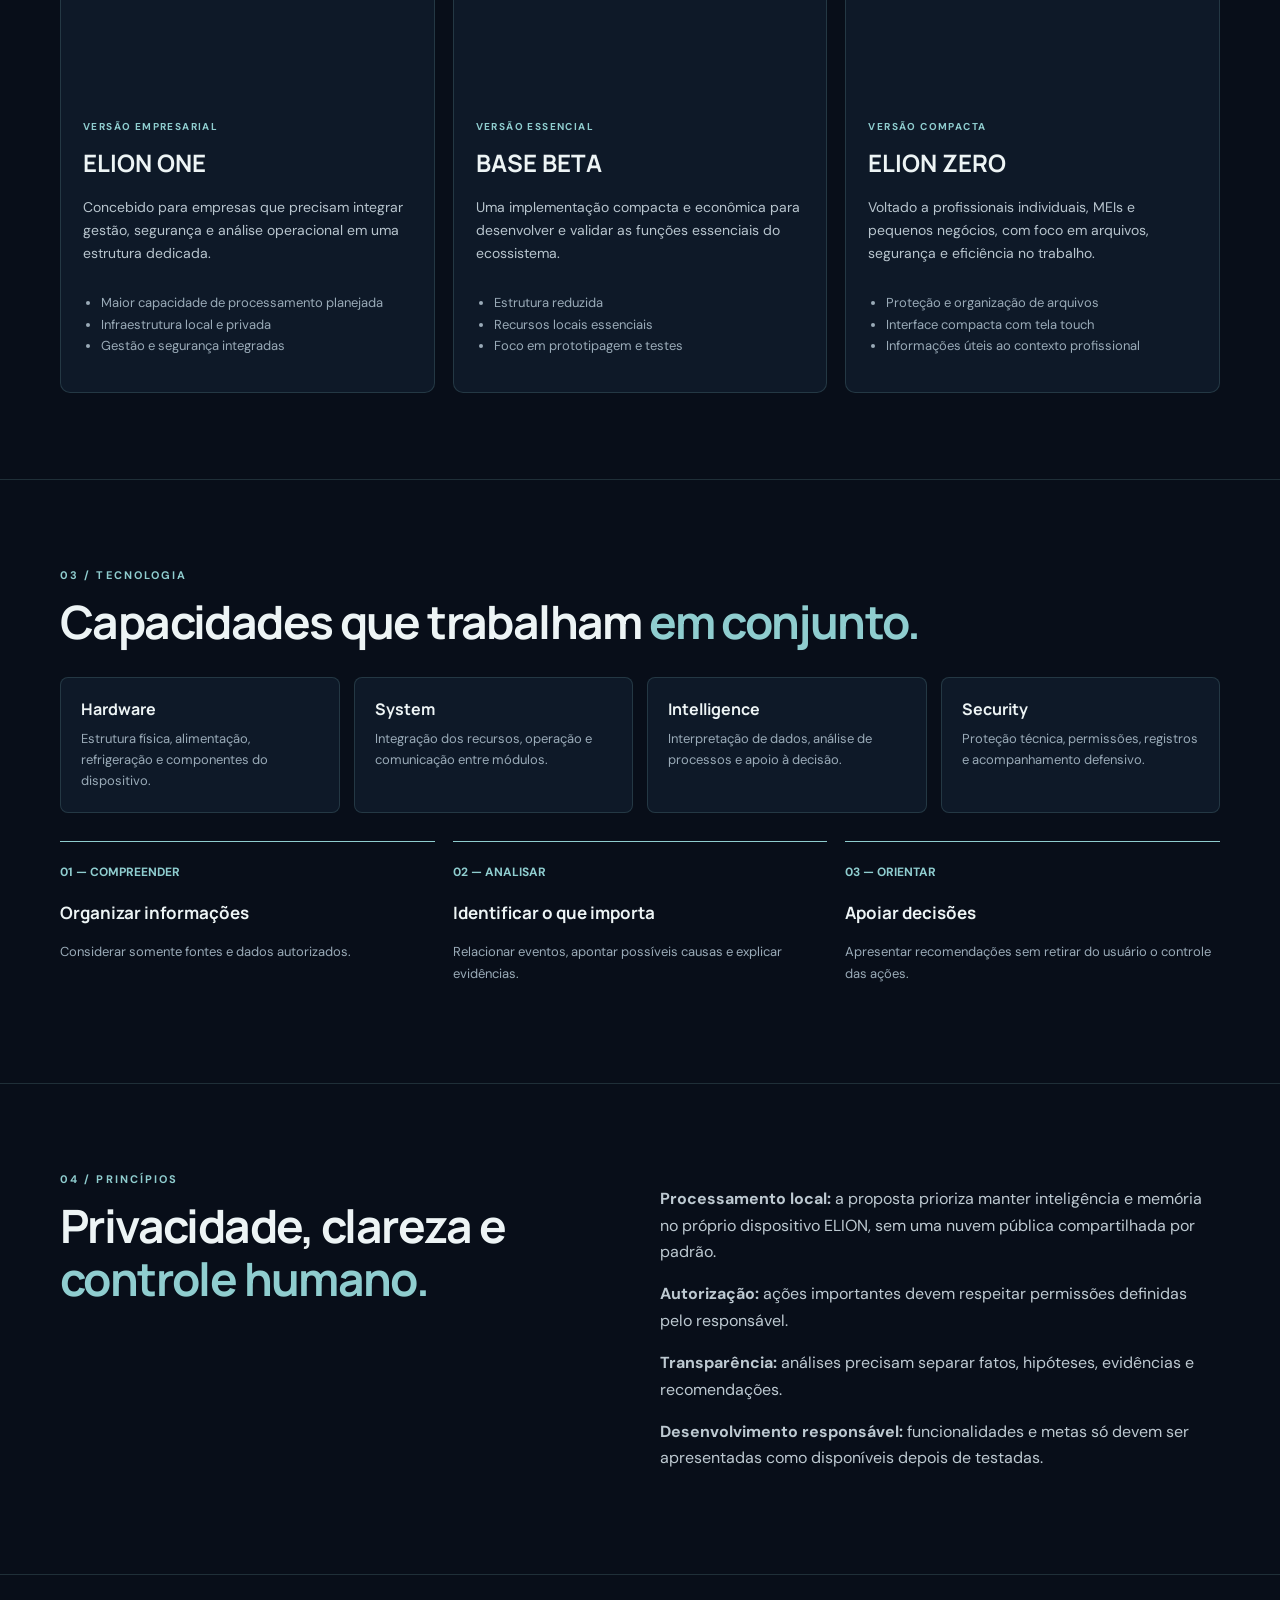
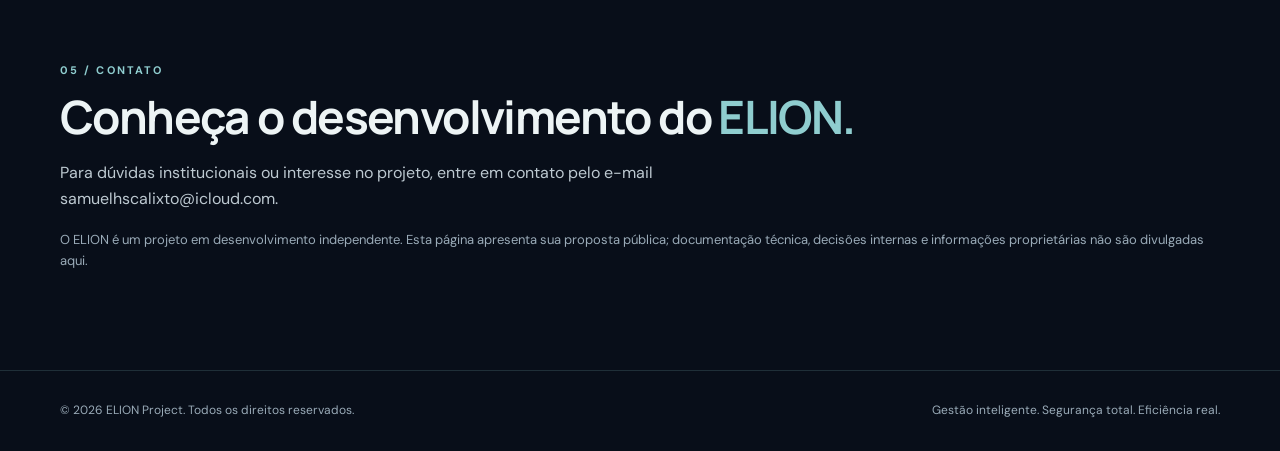
==== commit bb5be727: "Atualiza contato oficial do ELION para email" ====
--- a/index.html
+++ b/index.html
@@ -29,7 +29,7 @@
 </div></div></section>
 <section class="section" id="tecnologia"><div class="wrap"><div class="kicker">03 / Tecnologia</div><h2 class="section-title">Capacidades que trabalham <span>em conjunto.</span></h2><div class="pillars"><article class="pillar"><h3>Hardware</h3><p>Estrutura física, alimentação, refrigeração e componentes do dispositivo.</p></article><article class="pillar"><h3>System</h3><p>Integração dos recursos, operação e comunicação entre módulos.</p></article><article class="pillar"><h3>Intelligence</h3><p>Interpretação de dados, análise de processos e apoio à decisão.</p></article><article class="pillar"><h3>Security</h3><p>Proteção técnica, permissões, registros e acompanhamento defensivo.</p></article></div><div class="steps"><article class="step"><b>01 — COMPREENDER</b><h3>Organizar informações</h3><p>Considerar somente fontes e dados autorizados.</p></article><article class="step"><b>02 — ANALISAR</b><h3>Identificar o que importa</h3><p>Relacionar eventos, apontar possíveis causas e explicar evidências.</p></article><article class="step"><b>03 — ORIENTAR</b><h3>Apoiar decisões</h3><p>Apresentar recomendações sem retirar do usuário o controle das ações.</p></article></div></div></section>
 <section class="section" id="seguranca"><div class="wrap principles"><div><div class="kicker">04 / Princípios</div><h2 class="section-title">Privacidade, clareza e <span>controle humano.</span></h2></div><div class="copy"><p><b>Processamento local:</b> a proposta prioriza manter inteligência e memória no próprio dispositivo ELION, sem uma nuvem pública compartilhada por padrão.</p><p><b>Autorização:</b> ações importantes devem respeitar permissões definidas pelo responsável.</p><p><b>Transparência:</b> análises precisam separar fatos, hipóteses, evidências e recomendações.</p><p><b>Desenvolvimento responsável:</b> funcionalidades e metas só devem ser apresentadas como disponíveis depois de testadas.</p></div></div></section>
-<section class="section" id="contato"><div class="wrap"><div class="kicker">05 / Contato</div><h2 class="section-title">Conheça o desenvolvimento do <span>ELION.</span></h2><p class="copy">Para dúvidas institucionais ou interesse no projeto, utilize o canal de contato oficial informado pelos responsáveis.</p><p class="muted">O ELION é um projeto em desenvolvimento independente. Esta página apresenta sua proposta pública; documentação técnica, decisões internas e informações proprietárias não são divulgadas aqui.</p></div></section>
+<section class="section" id="contato"><div class="wrap"><div class="kicker">05 / Contato</div><h2 class="section-title">Conheça o desenvolvimento do <span>ELION.</span></h2><p class="copy">Para dúvidas institucionais ou interesse no projeto, entre em contato pelo e-mail <a href="mailto:samuelhscalixto@icloud.com">samuelhscalixto@icloud.com</a>.</p><p class="muted">O ELION é um projeto em desenvolvimento independente. Esta página apresenta sua proposta pública; documentação técnica, decisões internas e informações proprietárias não são divulgadas aqui.</p></div></section>
 </main>
 <footer class="footer"><div class="wrap footer-inner"><span>© 2026 ELION Project. Todos os direitos reservados.</span><span>Gestão inteligente. Segurança total. Eficiência real.</span></div></footer>
 </body></html>
